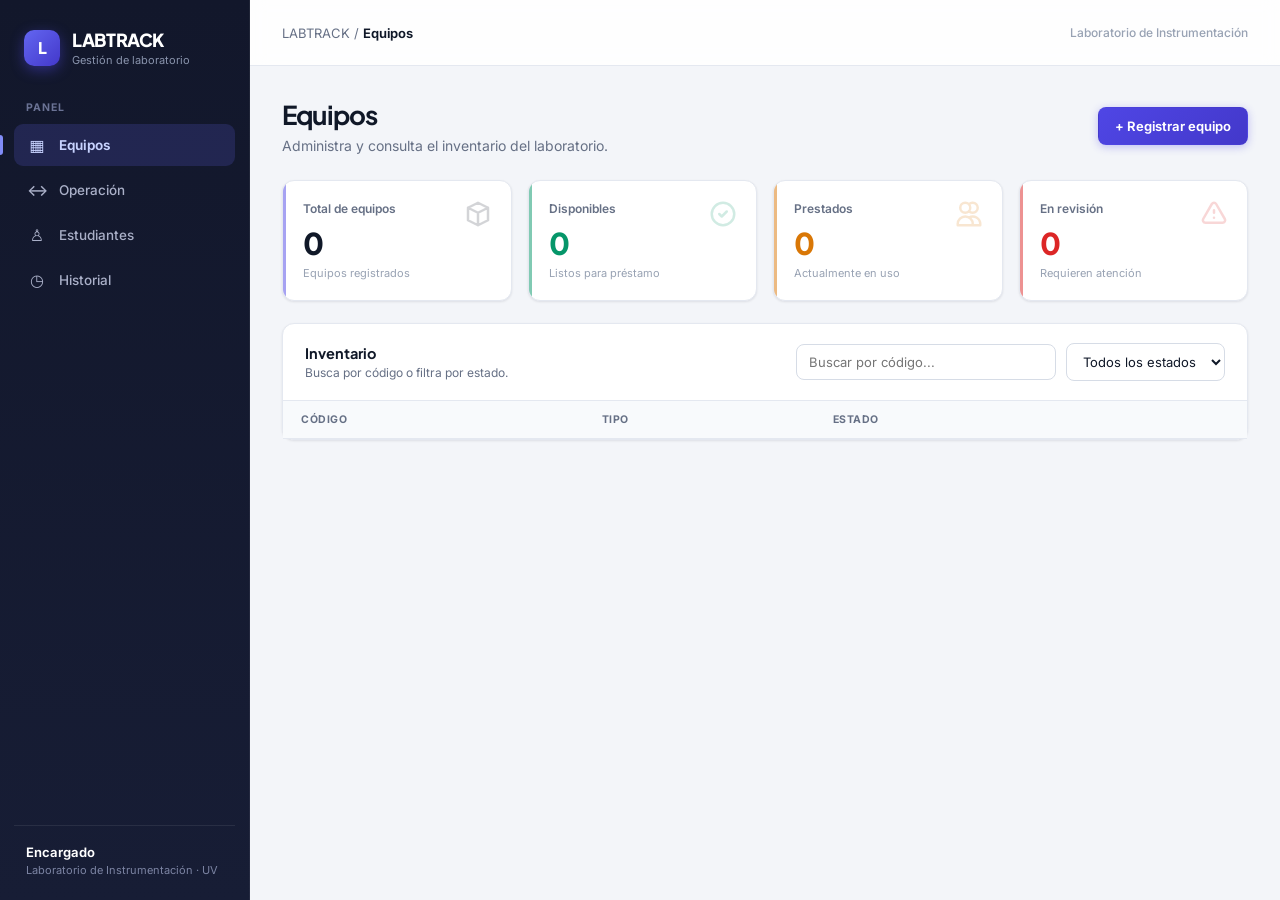
==== frontend/index.html @ 4d089dd2 "fix: completar flujo de devolucion y ajustes de interfaz-version-0.4" ====
<!DOCTYPE html>
<html lang="es">
<head>
  <meta charset="UTF-8">
  <meta name="viewport" content="width=device-width, initial-scale=1.0">
  <title>LABTRACK — Panel del encargado</title>

  
  <link rel="preconnect" href="https://fonts.googleapis.com">
  <link href="https://fonts.googleapis.com/css2?family=Plus+Jakarta+Sans:wght@500;600;700;800&family=Inter:wght@400;500;600;700&display=swap" rel="stylesheet">

  <link rel="stylesheet" href="css/styles.css">
</head>

<body>
<div class="app">

  <!-- ========================================================= -->
  <!-- SIDEBAR -->
  <!-- ========================================================= -->

  <aside class="sidebar">

    <div class="brand">
      <div class="brand-mark">L</div>

      <div class="brand-text">
        <div class="brand-name">LABTRACK</div>
        <span class="brand-subtitle">Gestión de laboratorio</span>
      </div>
    </div>

    <div class="nav-title">Panel</div>

    <nav class="nav">
      <button class="nav-button active" data-view="equipos">
        <span class="nav-icon">▦</span>
        <span class="nav-label">Equipos</span>
      </button>

      <button class="nav-button" data-view="operacion">
        <span class="nav-icon">↔</span>
        <span class="nav-label">Operación</span>
      </button>

      <button class="nav-button" data-view="estudiantes">
        <span class="nav-icon">♙</span>
        <span class="nav-label">Estudiantes</span>
      </button>

      <button class="nav-button" data-view="historial">
        <span class="nav-icon">◷</span>
        <span class="nav-label">Historial</span>
      </button>
    </nav>

    <div class="sidebar-footer">
      <div class="user-name">Encargado</div>
      <div class="user-role">Laboratorio de Instrumentación · UV</div>
    </div>

  </aside>

  <!-- ========================================================= -->
  <!-- MAIN -->
  <!-- ========================================================= -->

  <main class="main">

    <header class="topbar">
      <div class="breadcrumb">
        LABTRACK / <strong id="breadcrumb">Equipos</strong>
      </div>
      <div class="topbar-meta">
        Laboratorio de Instrumentación
      </div>
    </header>

    <div class="content">

      <!-- ===================================================== -->
      <!-- 01 EQUIPOS -->
      <!-- ===================================================== -->

      <section class="view active" id="view-equipos">

        <div class="page-header">
          <div>
            <h1>Equipos</h1>
            <p>Administra y consulta el inventario del laboratorio.</p>
          </div>
          <button class="button button-primary" onclick="openModal('equipo-modal')">
            + Registrar equipo
          </button>
        </div>

        <div class="stats">

          <div class="card stat-card">
            <svg class="stat-icon" fill="none" stroke="currentColor" viewBox="0 0 24 24" xmlns="http://www.w3.org/2000/svg"><path stroke-linecap="round" stroke-linejoin="round" stroke-width="2" d="M20 7l-8-4-8 4m16 0l-8 4m8-4v10l-8 4m0-10L4 7m8 4v10M4 7v10l8 4"></path></svg>
            <div class="stat-label">Total de equipos</div>
            <div class="stat-value">0</div>
            <div class="stat-description">Equipos registrados</div>
          </div>

          <div class="card stat-card">
            <svg class="stat-icon stat-icon-success" fill="none" stroke="currentColor" viewBox="0 0 24 24" xmlns="http://www.w3.org/2000/svg"><path stroke-linecap="round" stroke-linejoin="round" stroke-width="2" d="M9 12l2 2 4-4m6 2a9 9 0 11-18 0 9 9 0 0118 0z"></path></svg>
            <div class="stat-label">Disponibles</div>
            <div class="stat-value stat-value-success">0</div>
            <div class="stat-description">Listos para préstamo</div>
          </div>

          <div class="card stat-card">
            <svg class="stat-icon stat-icon-warning" fill="none" stroke="currentColor" viewBox="0 0 24 24" xmlns="http://www.w3.org/2000/svg"><path stroke-linecap="round" stroke-linejoin="round" stroke-width="2" d="M12 4.354a4 4 0 110 5.292M15 21H3v-1a6 6 0 0112 0v1zm0 0h6v-1a6 6 0 00-9-5.197M13 7a4 4 0 11-8 0 4 4 0 018 0z"></path></svg>
            <div class="stat-label">Prestados</div>
            <div class="stat-value stat-value-warning">0</div>
            <div class="stat-description">Actualmente en uso</div>
          </div>

          <div class="card stat-card">
            <svg class="stat-icon stat-icon-danger" fill="none" stroke="currentColor" viewBox="0 0 24 24" xmlns="http://www.w3.org/2000/svg"><path stroke-linecap="round" stroke-linejoin="round" stroke-width="2" d="M12 9v2m0 4h.01m-6.938 4h13.856c1.54 0 2.502-1.667 1.732-3L13.732 4c-.77-1.333-2.694-1.333-3.464 0L3.34 16c-.77 1.333.192 3 1.732 3z"></path></svg>
            <div class="stat-label">En revisión</div>
            <div class="stat-value stat-value-danger">0</div>
            <div class="stat-description">Requieren atención</div>
          </div>

        </div>

        <div class="card">
          <div class="card-header">
            <div>
              <h2 class="card-title">Inventario</h2>
              <p class="card-subtitle">Busca por código o filtra por estado.</p>
            </div>
            <div class="toolbar">
              <input class="input search-input" id="equipment-search" type="text" placeholder="Buscar por código..." oninput="filterEquipment()">
              <select class="select" id="equipment-status" onchange="filterEquipment()">
                <option value="">Todos los estados</option>
                <option value="Disponible">Disponible</option>
                <option value="Prestado">Prestado</option>
                <option value="En revisión">En revisión</option>
              </select>
            </div>
          </div>

          <div class="table-wrapper">
            <table>
              <thead>
                <tr>
                  <th>Código</th>
                  <th>Tipo</th>
                  <th>Estado</th>
                  <th></th>
                </tr>
              </thead>
              <tbody id="equipment-table">
                <!-- JavaScript -->
              </tbody>
            </table>
          </div>
        </div>

      </section>

      <!-- ===================================================== -->
      <!-- 02 OPERACIÓN MANUAL -->
      <!-- ===================================================== -->

      <section class="view" id="view-operacion">
        <div class="page-header">
          <div>
            <h1>Operación</h1>
            <p>Realiza préstamos y devoluciones manualmente.</p>
          </div>
        </div>

        <!-- PRÉSTAMO MANUAL -->
        <div class="card">
          <div class="card-header">
            <div>
              <h2 class="card-title">Préstamo manual</h2>
              <p class="card-subtitle">Registra un préstamo seleccionando la sesión y el equipo.</p>
            </div>
          </div>
          <div class="form-group">
            <label for="manual-prestamo-matricula">Matrícula del estudiante</label>
            <input id="manual-prestamo-matricula" class="input" type="text" placeholder="Ej. S23013959" autocomplete="off">
          </div>
          <div class="form-group">
            <label for="manual-prestamo-codigo">Código del equipo</label>
            <input id="manual-prestamo-codigo" class="input" type="text" placeholder="Ej. OSC-0307" autocomplete="off">
          </div>
          <div id="manual-prestamo-resultado" class="operacion-resultado"></div>
          <div class="modal-footer">
            <button class="button button-primary" onclick="prestarEquipoManual()">Registrar préstamo</button>
          </div>
        </div>

        <!-- DEVOLUCIÓN MANUAL -->
        <div class="card card-spaced">
          <div class="card-header">
            <div>
              <h2 class="card-title">Devolución manual</h2>
              <p class="card-subtitle">Inicia la devolución indicando el código del equipo.</p>
            </div>
          </div>
          <div class="form-group">
            <label for="manual-devolucion-codigo">Código del equipo</label>
            <input id="manual-devolucion-codigo" class="input" type="text" placeholder="Ej. OSC-0307" autocomplete="off">
          </div>
          <div id="manual-devolucion-resultado" class="operacion-resultado"></div>
          <div class="modal-footer">
            <button class="button button-primary" onclick="devolverEquipoManual()">Iniciar devolución</button>
          </div>
        </div>
      </section>

      <!-- ===================================================== -->
      <!-- 03 SESIÓN DE PRÉSTAMO -->
      <!-- ===================================================== -->

<section class="view" id="view-prestamo-rfid">

  <div class="page-header">
    <div>
      <h1>Sesión de préstamo</h1>
      <p id="rfid-flow-subtitle">Esperando identificación del estudiante.</p>
    </div>
    <div style="display: flex; gap: 10px;">
      <button class="button button-secondary" onclick="cancelarFlujoRFID()">Cancelar</button>
      <button id="btn-terminar-operacion" class="button button-primary" style="display: none;" onclick="terminarOperacion()">Terminar operación</button>
    </div>
  </div>

  <!-- BARRA DE PROGRESO DEL FLUJO -->
  <div class="rfid-progress">
    <div class="rfid-progress-step" id="rfid-step-1">
      <span class="rfid-progress-dot">1</span>
      <span class="rfid-progress-label">Identificar estudiante</span>
    </div>
    <div class="rfid-progress-line"></div>
    <div class="rfid-progress-step" id="rfid-step-2">
      <span class="rfid-progress-dot">2</span>
      <span class="rfid-progress-label">Escanear equipos</span>
    </div>
    <div class="rfid-progress-line"></div>
    <div class="rfid-progress-step" id="rfid-step-3">
      <span class="rfid-progress-dot">3</span>
      <span class="rfid-progress-label">Terminar sesión</span>
    </div>
  </div>

  <!-- ESTADO -->
  <div class="card">
    <div class="card-header">
      <div>
        <h2 class="card-title">Estado de la sesión</h2>
        <p class="card-subtitle" id="rfid-flow-status">Esperando identificación del estudiante...</p>
      </div>
      <span class="status status-available" id="rfid-flow-badge">
        <span class="status-dot"></span> Esperando estudiante
      </span>
    </div>
  </div>

  <!-- ESTUDIANTE -->
  <div class="card card-spaced rfid-student-card" id="rfid-flow-estudiante" hidden>
    <div class="card-header">
      <div>
        <h2 class="card-title">Estudiante identificado</h2>
        <p class="card-subtitle">La sesión quedó vinculada correctamente.</p>
      </div>
      <span class="rfid-check-icon">✓</span>
    </div>
    <div class="info-list">
      <div>
        <div class="info-item-label">Estudiante</div>
        <div class="info-item-value" id="rfid-flow-nombre"></div>
      </div>
      <div>
        <div class="info-item-label">Matrícula</div>
        <div class="info-item-value" id="rfid-flow-matricula"></div>
      </div>
      <div>
        <div class="info-item-label">Sesión</div>
        <div class="info-item-value" id="rfid-flow-sesion"></div>
      </div>
    </div>
  </div>

  <!-- ESPERANDO QR -->
  <div class="card card-spaced" id="rfid-flow-esperando-qr" hidden>
    <div class="operation-step">
      <div class="operation-step-icon operation-step-icon-scan">▣</div>
      <div class="operation-step-content">
        <h3>Listo para prestar equipos</h3>
        <p>Escanea el código QR del equipo para agregarlo a esta sesión. El registro se hace automáticamente.</p>
        <div class="waiting-indicator">
          <span class="waiting-dot"></span> Esperando el siguiente equipo…
        </div>
      </div>
    </div>
  </div>

  <!-- EQUIPOS ESCANEADOS -->
  <div class="card card-spaced" id="rfid-flow-equipos" hidden>
    <div class="card-header">
      <div>
        <h2 class="card-title">Equipos de esta sesión</h2>
        <p class="card-subtitle">Lo que se va a prestar en esta sesión.</p>
      </div>
    </div>
    <div id="rfid-flow-equipo-list">
      <!-- JavaScript -->
    </div>
  </div>

  <!-- RESULTADO -->
  <div id="rfid-flow-resultado" class="operacion-resultado card-spaced"></div>
</section>
      <!-- ===================================================== -->
      <!-- 04 ESTUDIANTES -->
      <!-- ===================================================== -->

      <section class="view" id="view-estudiantes">
        <div class="page-header">
          <div>
            <h1>Estudiantes</h1>
            <p>Registra estudiantes y administra su identificación.</p>
          </div>
          <button class="button button-primary" onclick="abrirModalNuevoEstudiante()">
            + Registrar estudiante
          </button>
        </div>

        <div class="card">
          <div class="card-header">
            <div>
              <h2 class="card-title">Estudiantes registrados</h2>
              <p class="card-subtitle">Busca por matrícula o nombre.</p>
            </div>
            <input class="input search-input" placeholder="Buscar estudiante..." oninput="filterStudents()" id="student-search">
          </div>
          <div class="table-wrapper">
            <table>
              <thead>
                <tr>
                  <th>Estudiante</th>
                  <th>Matrícula</th>
                  <th>Identificación</th>
                  <th>Sesión</th>
                  <th></th>
                </tr>
              </thead>
              <tbody id="student-table">
                <!-- JavaScript -->
              </tbody>
            </table>
          </div>
        </div>
      </section>

      <!-- ===================================================== -->
      <!-- 05 HISTORIAL -->
      <!-- ===================================================== -->

      <section class="view" id="view-historial">
        <div class="page-header">
          <div>
            <h1>Historial</h1>
            <p>Consulta las operaciones realizadas en el laboratorio.</p>
          </div>
        </div>

        <div class="card">
          <div class="card-header">
            <h2 class="card-title">Actividad reciente</h2>
          </div>
          <div class="card-body">
            <div class="history-list" id="history-list">
              <!-- JavaScript -->
            </div>
          </div>
        </div>
      </section>

    </div>
  </main>
</div>

<!-- ============================================================= -->
<!-- MODALES -->
<!-- ============================================================= -->

<!-- ============================================================= -->
<!-- REGISTRAR EQUIPO -->
<!-- ============================================================= -->
<div id="equipo-modal" class="modal-backdrop">
  <div class="modal">
    <div class="modal-header">
      <h2>Registrar equipo</h2>
      <button class="modal-close" onclick="closeModal('equipo-modal')">&times;</button>
    </div>
    <div class="modal-body">
      <div class="form-group">
        <label>Código del equipo</label>
        <input type="text" id="input-equipo-codigo" class="input" placeholder="Ej. OSC-0307">
      </div>
      <div class="form-group">
        <label>Tipo de equipo</label>
        <input type="text" id="input-equipo-tipo" class="input" placeholder="Escribe el tipo de equipo">
      </div>
    </div>
    <div class="modal-footer">
      <button class="button button-secondary" onclick="closeModal('equipo-modal')">Cancelar</button>
      <button class="button button-primary" onclick="guardarEquipo()">Guardar equipo</button>
    </div>
  </div>
</div>

<!-- ============================================================= -->
<!-- DETALLE DEL EQUIPO -->
<!-- ============================================================= -->
<div id="detalle-equipo-modal" class="modal-backdrop">
  <div class="modal modal-large">
    <div class="modal-header">
      <div>
        <h2>Detalles del equipo</h2>
        <p class="card-subtitle">Información del equipo y su historial actual.</p>
      </div>
      <button class="modal-close" onclick="closeModal('detalle-equipo-modal')">&times;</button>
    </div>
    <div class="modal-body">
      <div class="info-list">
        <div>
          <div class="info-item-label">Código</div>
          <div class="info-item-value" id="detalle-codigo"></div>
        </div>
        <div>
          <div class="info-item-label">Tipo</div>
          <div class="info-item-value" id="detalle-tipo"></div>
        </div>
        <div>
          <div class="info-item-label">Estado</div>
          <div class="info-item-value" id="detalle-estado"></div>
        </div>
      </div>
      <div class="detail-section">
        <h3>Código QR</h3>
        <div class="qr-container" id="detalle-qr-container">
          <p class="card-subtitle">Cargando código QR...</p>
        </div>
      </div>
      <div class="detail-section">
        <h3>Fallas registradas</h3>
        <div id="detalle-fallas">
          <p class="card-subtitle">Cargando fallas...</p>
        </div>
      </div>
      <div class="detail-section">
        <h3>Información del préstamo actual</h3>
        <div id="detalle-prestamo">
          <p class="card-subtitle">Cargando información...</p>
        </div>
      </div>
    </div>
    <div class="modal-footer">
      <button class="button button-secondary" onclick="closeModal('detalle-equipo-modal')">Cerrar</button>
    </div>
  </div>
</div>

<!-- ============================================================= -->
<!-- REGISTRAR ESTUDIANTE -->
<!-- ============================================================= -->
<div id="student-modal" class="modal-backdrop">
  <div class="modal">
    <div class="modal-header">
      <h2>Registrar estudiante</h2>
      <button class="modal-close" onclick="closeModal('student-modal')">&times;</button>
    </div>
    <div class="modal-body">
      <div class="form-group">
        <label>Nombre completo</label>
        <input type="text" id="input-estudiante-nombre" class="input" placeholder="Ej. Alberto Hernández Landa">
      </div>
      <div class="form-group">
        <label>Matrícula</label>
        <input type="text" id="input-estudiante-matricula" class="input" placeholder="Ej. S23013959">
      </div>
    </div>
    <div class="modal-footer">
      <button class="button button-secondary" onclick="closeModal('student-modal')">Cancelar</button>
      <button class="button button-primary" onclick="guardarEstudiante()">Guardar estudiante</button>
    </div>
  </div>
</div>

<!-- ============================================================= -->
<!-- DETALLE DEL ESTUDIANTE -->
<!-- ============================================================= -->
<div id="detalle-estudiante-modal" class="modal-backdrop">
  <div class="modal modal-large">
    <div class="modal-header">
      <div>
        <h2>Detalles del estudiante</h2>
        <p class="card-subtitle">Información e historial relacionado con el estudiante.</p>
      </div>
      <button class="modal-close" onclick="closeModal('detalle-estudiante-modal')">&times;</button>
    </div>
    <div class="modal-body">
      <div class="info-list">
        <div>
          <div class="info-item-label">Nombre</div>
          <div class="info-item-value" id="detalle-estudiante-nombre"></div>
        </div>
        <div>
          <div class="info-item-label">Matrícula</div>
          <div class="info-item-value" id="detalle-estudiante-matricula"></div>
        </div>
        <div>
          <div class="info-item-label">Identificación</div>
          <div class="info-item-value" id="detalle-estudiante-rfid"></div>
        </div>
        <div>
          <div class="info-item-label">Sesión</div>
          <div class="info-item-value" id="detalle-estudiante-sesion"></div>
        </div>
      </div>
      <div class="detail-section">
        <h3>Equipos asociados</h3>
        <div id="detalle-estudiante-equipos">
          <p class="card-subtitle">Cargando equipos...</p>
        </div>
      </div>
      <div class="detail-section">
        <h3>Historial</h3>
        <div id="detalle-estudiante-historial">
          <p class="card-subtitle">Cargando historial...</p>
        </div>
      </div>
    </div>
    <div class="modal-footer">
      <button class="button button-secondary" onclick="closeModal('detalle-estudiante-modal')">Cerrar</button>
      <button class="button button-danger" onclick="eliminarEstudianteDesdeDetalle()">Eliminar</button>
      <button class="button button-primary" onclick="abrirModalEditarEstudiante()">Editar</button>
    </div>
  </div>
</div>

<!-- ============================================================= -->
<!-- IDENTIFICACIÓN — REGISTRO MANUAL -->
<!-- ============================================================= -->
<div id="rfid-modal" class="modal-backdrop">
  <div class="modal">
    <div class="modal-header">
      <h2>Registrar identificación</h2>
      <button class="modal-close" onclick="closeModal('rfid-modal')">&times;</button>
    </div>
    <div class="modal-body">
      <p class="modal-help-text">
        Ingresa el identificador de la credencial del estudiante para iniciar la sesión.
      </p>
      <div class="form-group">
        <input type="text" id="input-rfid-simulado" class="input" placeholder="Ej. A1B2C3D4" autocomplete="off">
      </div>
    </div>
    <div class="modal-footer">
      <button class="button button-secondary" onclick="closeModal('rfid-modal')">Cancelar</button>
      <button class="button button-primary" onclick="procesarRFID()">Registrar identificación</button>
    </div>
  </div>
</div>

<!-- ============================================================= -->
<!-- VINCULAR CREDENCIAL (credencial no registrada) -->
<!-- ============================================================= -->
<div id="enrolar-rfid-modal" class="modal-backdrop">
  <div class="modal">
    <div class="modal-header">
      <div>
        <h2>Vincular credencial</h2>
        <p class="card-subtitle">Esta credencial no está registrada. Vincúlala a un estudiante para continuar.</p>
      </div>
      <button class="modal-close" onclick="closeModal('enrolar-rfid-modal')">&times;</button>
    </div>
    <div class="modal-body">
      <div class="form-group">
        <label>Identificador detectado</label>
        <input type="text" id="enrolar-rfid-uid" class="input" readonly>
      </div>
      <div class="form-group">
        <label>Matrícula del estudiante</label>
        <input type="text" id="input-enrolar-matricula" class="input" placeholder="Ej. S23013959" autocomplete="off">
      </div>
      <div id="enrolar-rfid-resultado" class="operacion-resultado"></div>
    </div>
    <div class="modal-footer">
      <button class="button button-secondary" onclick="closeModal('enrolar-rfid-modal')">Cancelar</button>
      <button class="button button-primary" onclick="confirmarEnrolamientoRFID()">Vincular credencial</button>
    </div>
  </div>
</div>

<!-- ============================================================= -->
<!-- DEVOLUCIÓN DE EQUIPO -->
<!-- ============================================================= -->
<div id="devolucion-modal" class="modal-backdrop">
  <div class="modal">
    <div class="modal-header">
      <h2>Recibir equipo</h2>
      <button class="modal-close" onclick="cancelarDevolucion()">&times;</button>
    </div>
    <div class="modal-body">
      <p class="modal-message">¿En qué estado se devuelve el equipo <strong id="devolucion-codigo-label"></strong>?</p>
      <input type="hidden" id="input-devolucion-codigo">

      <div class="form-group" id="grupo-devolucion-accesorios" hidden>
        <label>Accesorios a devolver</label>
        <div id="devolucion-accesorios-lista" class="accesorios-list"></div>
      </div>

      <div class="form-group">
        <label>Estado de entrega</label>
        <select class="select" id="input-devolucion-estado" onchange="toggleFallaDevolucion()">
          <option value="Disponible">Completo y funcional (Disponible)</option>
          <option value="En revisión">Presenta fallas o faltantes (En revisión)</option>
        </select>
      </div>

      <div class="form-group" id="grupo-devolucion-falla" style="display: none;">
        <label>Descripción de la falla / incidencia</label>
        <input type="text" id="input-devolucion-falla" class="input" placeholder="Ej. Perilla rota o falta cable de poder...">
      </div>

      <div id="devolucion-modal-resultado" class="operacion-resultado"></div>
    </div>
    <div class="modal-footer">
      <button class="button button-secondary" onclick="cancelarDevolucion()">Cancelar</button>
      <button class="button button-primary" onclick="confirmarDevolucion()">Confirmar recepción</button>
    </div>
  </div>
</div>

<!-- ============================================================= -->
<!-- CONFIRMACIÓN GENÉRICA (reemplaza confirm() nativo) -->
<!-- ============================================================= -->
<div id="confirm-modal" class="modal-backdrop">
  <div class="modal">
    <div class="modal-header">
      <h2 id="confirm-modal-titulo">Confirmar acción</h2>
      <button class="modal-close" onclick="responderConfirmacion(false)">&times;</button>
    </div>
    <div class="modal-body">
      <p id="confirm-modal-mensaje" class="confirm-message"></p>
    </div>
    <div class="modal-footer">
      <button
        class="button button-secondary"
        id="confirm-modal-cancelar"
        onclick="responderConfirmacion(false)"
      >
        Cancelar
      </button>
      <button
        class="button button-primary"
        id="confirm-modal-aceptar"
        onclick="responderConfirmacion(true)"
      >
        Confirmar
      </button>
    </div>
  </div>
</div>

<!-- ============================================================= -->
<!-- SELECCIÓN DE ESTUDIANTE (reemplaza prompt() con lista) -->
<!-- ============================================================= -->
<div id="seleccionar-estudiante-modal" class="modal-backdrop">
  <div class="modal">
    <div class="modal-header">
      <div>
        <h2>Selecciona el estudiante</h2>
        <p class="card-subtitle">
          Hay varias sesiones activas para este equipo.
        </p>
      </div>
      <button class="modal-close" onclick="cerrarSeleccionEstudiante()">&times;</button>
    </div>
    <div class="modal-body">
      <div id="seleccionar-estudiante-lista" class="select-list"></div>
    </div>
    <div class="modal-footer">
      <button class="button button-secondary" onclick="cerrarSeleccionEstudiante()">
        Cancelar
      </button>
    </div>
  </div>
</div>

<!-- ============================================================= -->
<!-- RESOLVER PROBLEMA MODAL -->
<!-- ============================================================= -->
<div id="resolver-problema-modal" class="modal-backdrop">
  <div class="modal">
    <div class="modal-header">
      <h2>Resolver Problema</h2>
      <button class="modal-close" onclick="closeModal('resolver-problema-modal')">&times;</button>
    </div>
    <div class="modal-body">
      <p class="modal-message">Describe cómo se resolvió la falla del equipo <strong id="resolver-codigo-label"></strong>:</p>

      <input type="hidden" id="input-resolver-codigo">
      <input type="hidden" id="input-resolver-falla-id">

      <div class="form-group">
        <input type="text" id="input-resolver-detalle" class="input" placeholder="Ej. Se reemplazó el cable de poder..." autocomplete="off">
      </div>
    </div>
    <div class="modal-footer">
      <button class="button button-secondary" onclick="closeModal('resolver-problema-modal')">Cancelar</button>
      <button class="button button-primary" onclick="confirmarResolucionProblema()">Confirmar resolución</button>
    </div>
  </div>
</div>

<!-- ============================================================= -->
<!-- ELIMINAR EQUIPO -->
<!-- ============================================================= -->
<div id="eliminar-equipo-modal" class="modal-backdrop">
  <div class="modal">
    <div class="modal-header">
      <h2>Eliminar equipo</h2>
      <button class="modal-close" onclick="closeModal('eliminar-equipo-modal')">&times;</button>
    </div>
    <div class="modal-body">
      <p class="modal-message">¿Estás seguro de que deseas eliminar el equipo <strong id="eliminar-codigo-label"></strong>? Esta acción lo dará de baja del inventario.</p>
      <input type="hidden" id="input-eliminar-codigo">
    </div>
    <div class="modal-footer">
      <button class="button button-secondary" onclick="closeModal('eliminar-equipo-modal')">Cancelar</button>
      <button class="button button-danger-solid" onclick="confirmarEliminarEquipo()">Sí, eliminar</button>
    </div>
  </div>
</div>

<!-- ============================================================= -->
<!-- SCRIPTS -->
<!-- ============================================================= -->

<script src="js/api.js"></script>
<script src="js/app.js"></script>
<script src="js/equipos.js"></script>
<script src="js/estudiantes.js"></script>
<script src="js/operacion.js"></script>
<script src="js/historial.js"></script>

</body>
</html>
---- frontend/css/styles.css ----
:root {
  --bg: #f3f5f9;
  --surface: #ffffff;
  --surface-soft: #f8fafc;
  --surface-alt: #eef1f7;
  --border: #e4e8f0;
  --border-strong: #d6dce6;
  --text: #101828;
  --muted: #667085;
  --muted-soft: #98a2b3;

  --primary: #4f46e5;
  --primary-dark: #4338ca;
  --primary-darker: #3730a3;
  --primary-soft: #eef2ff;
  --primary-ring: rgba(79, 70, 229, 0.16);

  --success: #059669;
  --success-dark: #047857;
  --success-soft: #ecfdf5;

  --warning: #d97706;
  --warning-dark: #b45309;
  --warning-soft: #fffbeb;

  --danger: #dc2626;
  --danger-dark: #b91c1c;
  --danger-soft: #fef2f2;

  --radius-sm: 8px;
  --radius: 12px;
  --radius-lg: 16px;

  --shadow-xs: 0 1px 2px rgba(16, 24, 40, 0.04);
  --shadow-sm: 0 1px 3px rgba(16, 24, 40, 0.06), 0 1px 2px rgba(16, 24, 40, 0.04);
  --shadow-md: 0 4px 12px rgba(16, 24, 40, 0.08);
  --shadow-lg: 0 12px 32px rgba(16, 24, 40, 0.14);

  --ease: cubic-bezier(0.4, 0, 0.2, 1);
  --ease-bounce: cubic-bezier(0.34, 1.56, 0.64, 1);
  --font-display: "Plus Jakarta Sans", Inter, system-ui, sans-serif;
}

* {
  box-sizing: border-box;
}

html, body {
  margin: 0;
  padding: 0;
  min-height: 100%;
}

body {
  background: var(--bg);
  color: var(--text);
  font-family: Inter, system-ui, -apple-system, BlinkMacSystemFont, "Segoe UI", sans-serif;
  -webkit-font-smoothing: antialiased;
}

button, input, select {
  font: inherit;
}

button {
  cursor: pointer;
  font-family: inherit;
}

::-webkit-scrollbar { width: 10px; height: 10px; }
::-webkit-scrollbar-track { background: transparent; }
::-webkit-scrollbar-thumb { background: #cbd2e0; border-radius: 999px; border: 2px solid var(--bg); }
::-webkit-scrollbar-thumb:hover { background: #adb6c8; }

:focus-visible {
  outline: 2px solid var(--primary);
  outline-offset: 2px;
}

/* =========================================================
   APP
   ========================================================= */

.app {
  min-height: 100vh;
  display: flex;
}

/* =========================================================
   SIDEBAR
   ========================================================= */

.sidebar {
  width: 250px;
  background: linear-gradient(180deg, #12172b 0%, #171d35 100%);
  border-right: 1px solid rgba(255, 255, 255, 0.06);
  display: flex;
  flex-direction: column;
  padding: 22px 14px;
  position: fixed;
  inset: 0 auto 0 0;
  z-index: 10;
}

.brand {
  display: flex;
  align-items: center;
  gap: 12px;
  padding: 6px 10px 30px;
}

.brand-mark {
  width: 36px;
  height: 36px;
  border-radius: 10px;
  background: linear-gradient(135deg, #6366f1, #4338ca);
  color: white;
  display: grid;
  place-items: center;
  font-weight: 800;
  font-size: 16px;
  font-family: var(--font-display);
  box-shadow: 0 4px 14px rgba(79, 70, 229, 0.45);
}

.brand-name {
  font-size: 18px;
  font-weight: 800;
  letter-spacing: -0.02em;
  font-family: var(--font-display);
  color: #fff;
}

.brand-subtitle {
  display: block;
  color: #8993ac;
  font-size: 11px;
  margin-top: 2px;
}

.nav-title {
  color: #6b7395;
  font-size: 10.5px;
  font-weight: 700;
  text-transform: uppercase;
  letter-spacing: 0.09em;
  padding: 4px 12px 10px;
}

.nav {
  display: flex;
  flex-direction: column;
  gap: 3px;
}

.nav-button {
  width: 100%;
  border: 0;
  background: transparent;
  color: #aab0c8;
  display: flex;
  align-items: center;
  gap: 12px;
  padding: 11px 13px;
  border-radius: 9px;
  text-align: left;
  font-size: 13.5px;
  font-weight: 500;
  position: relative;
  transition: background-color 0.18s var(--ease), color 0.18s var(--ease), transform 0.18s var(--ease);
}

.nav-button::before {
  content: "";
  position: absolute;
  left: -14px;
  top: 50%;
  transform: translateY(-50%);
  width: 3px;
  height: 0;
  border-radius: 0 3px 3px 0;
  background: #818cf8;
  transition: height 0.2s var(--ease);
}

.nav-button:hover {
  background: rgba(255, 255, 255, 0.06);
  color: #fff;
  transform: translateX(2px);
}

.nav-button.active {
  background: rgba(99, 102, 241, 0.18);
  color: #c7d2fe;
  font-weight: 650;
}

.nav-button.active::before {
  height: 20px;
}

.nav-icon {
  width: 20px;
  text-align: center;
  font-size: 16px;
}

.sidebar-footer {
  margin-top: auto;
  border-top: 1px solid rgba(255, 255, 255, 0.08);
  padding: 18px 12px 0;
}

.user-name {
  font-size: 13px;
  font-weight: 650;
  color: #fff;
}

.user-role {
  color: #7c84a3;
  font-size: 11px;
  margin-top: 3px;
  line-height: 1.4;
}

/* =========================================================
   MAIN
   ========================================================= */

.main {
  margin-left: 250px;
  width: calc(100% - 250px);
  min-height: 100vh;
}

.topbar {
  height: 66px;
  background: rgba(255, 255, 255, 0.85);
  backdrop-filter: blur(8px);
  border-bottom: 1px solid var(--border);
  display: flex;
  align-items: center;
  justify-content: space-between;
  padding: 0 32px;
  position: sticky;
  top: 0;
  z-index: 5;
}

.breadcrumb {
  color: var(--muted);
  font-size: 13px;
}

.breadcrumb strong {
  color: var(--text);
  font-weight: 650;
}

.topbar-meta {
  color: var(--muted-soft);
  font-size: 12px;
  font-weight: 500;
}

.content {
  max-width: 1250px;
  margin: 0 auto;
  padding: 32px;
}

.view {
  display: none;
}

.view.active {
  display: block;
  animation: viewIn 0.32s var(--ease);
}

@keyframes viewIn {
  from { opacity: 0; transform: translateY(6px); }
  to { opacity: 1; transform: translateY(0); }
}

.page-header {
  display: flex;
  justify-content: space-between;
  align-items: center;
  flex-wrap: wrap;
  gap: 20px;
  margin-bottom: 26px;
}

.page-header h1 {
  margin: 0;
  font-size: 26px;
  letter-spacing: -0.03em;
  font-family: var(--font-display);
  font-weight: 700;
}

.page-header p {
  margin: 6px 0 0;
  color: var(--muted);
  font-size: 14px;
}

/* =========================================================
   BUTTONS
   ========================================================= */

.button {
  border: 1px solid transparent;
  border-radius: var(--radius-sm);
  padding: 10px 16px;
  font-size: 13px;
  font-weight: 650;
  display: inline-flex;
  align-items: center;
  justify-content: center;
  gap: 7px;
  transition: transform 0.15s var(--ease), box-shadow 0.15s var(--ease), background-color 0.15s var(--ease), border-color 0.15s var(--ease);
  position: relative;
}

.button:active {
  transform: scale(0.97);
}

.button-primary {
  background: linear-gradient(135deg, var(--primary), var(--primary-dark));
  color: white;
  box-shadow: 0 2px 8px rgba(79, 70, 229, 0.32);
}

.button-primary:hover {
  background: linear-gradient(135deg, var(--primary-dark), var(--primary-darker));
  box-shadow: 0 6px 16px rgba(79, 70, 229, 0.4);
  transform: translateY(-1px);
}

.button-secondary {
  background: white;
  color: var(--text);
  border-color: var(--border-strong);
  box-shadow: var(--shadow-xs);
}

.button-secondary:hover {
  background: var(--surface-soft);
  border-color: var(--muted-soft);
  transform: translateY(-1px);
}

.button-danger {
  background: var(--danger-soft);
  color: var(--danger);
  border-color: #fecdca;
}

.button-danger:hover {
  background: #fde0de;
  border-color: #f6a5a1;
  transform: translateY(-1px);
}

.button-danger-solid {
  background: linear-gradient(135deg, #ef4444, var(--danger-dark));
  color: #fff;
  border: none;
  box-shadow: 0 2px 8px rgba(220, 38, 38, 0.32);
}

.button-danger-solid:hover {
  background: linear-gradient(135deg, var(--danger-dark), #991b1b);
  box-shadow: 0 6px 16px rgba(220, 38, 38, 0.4);
  transform: translateY(-1px);
}

.button-small {
  padding: 7px 12px;
  font-size: 12px;
}

.btn-icon {
  display: inline-flex;
  align-items: center;
  justify-content: center;
  width: 32px;
  height: 32px;
  padding: 0;
  border-radius: var(--radius-sm);
  background-color: var(--surface-soft);
  color: var(--muted);
  border: 1px solid var(--border);
  transition: all 0.18s var(--ease);
}

.btn-icon:hover {
  background-color: var(--primary-soft);
  color: var(--primary);
  border-color: #c7d2fe;
  transform: translateY(-1px) scale(1.03);
}

/* =========================================================
   CARDS
   ========================================================= */

.card {
  background: var(--surface);
  border: 1px solid var(--border);
  border-radius: var(--radius);
  box-shadow: var(--shadow-sm);
  transition: box-shadow 0.2s var(--ease);
}

.card-spaced {
  margin-top: 20px;
}

.card-header {
  padding: 19px 22px;
  border-bottom: 1px solid var(--border);
  display: flex;
  justify-content: space-between;
  align-items: center;
  gap: 16px;
  flex-wrap: wrap;
}

.card-header > div:first-child {
  flex: 1;
}

.card-title {
  font-size: 14.5px;
  font-weight: 700;
  margin: 0;
  font-family: var(--font-display);
}

.card-subtitle {
  color: var(--muted);
  font-size: 12px;
  margin: 3px 0 0;
}

.card-body {
  padding: 20px 22px;
}

/* =========================================================
   DASHBOARD STATS
   ========================================================= */

.stats {
  display: grid;
  grid-template-columns: repeat(4, 1fr);
  gap: 16px;
  margin-bottom: 22px;
}

.stat-card {
  padding: 20px;
  position: relative;
  overflow: hidden;
  transition: box-shadow 0.2s var(--ease), transform 0.2s var(--ease);
}

.stat-card::before {
  content: "";
  position: absolute;
  left: 0;
  top: 0;
  bottom: 0;
  width: 3px;
  background: var(--primary);
  opacity: 0.5;
}

.stat-card:hover {
  box-shadow: var(--shadow-md);
  transform: translateY(-2px);
}

.stat-icon {
  position: absolute;
  top: 18px;
  right: 18px;
  width: 30px;
  height: 30px;
  opacity: 0.18;
  color: currentColor;
}

.stat-icon-success { color: var(--success); }
.stat-icon-warning { color: var(--warning); }
.stat-icon-danger { color: var(--danger); }

.stat-card:has(.stat-icon-success)::before { background: var(--success); }
.stat-card:has(.stat-icon-warning)::before { background: var(--warning); }
.stat-card:has(.stat-icon-danger)::before { background: var(--danger); }

.stat-label {
  color: var(--muted);
  font-size: 12px;
  font-weight: 600;
}

.stat-value {
  font-size: 30px;
  font-weight: 800;
  margin-top: 8px;
  letter-spacing: -0.04em;
  font-family: var(--font-display);
}

.stat-value-success { color: var(--success); }
.stat-value-warning { color: var(--warning); }
.stat-value-danger { color: var(--danger); }

.stat-description {
  color: var(--muted-soft);
  font-size: 11px;
  margin-top: 4px;
}

/* =========================================================
   SEARCH / INPUTS
   ========================================================= */

.toolbar {
  display: flex;
  gap: 10px;
  align-items: center;
  flex-wrap: wrap;
}

.input,
.select {
  border: 1px solid var(--border-strong);
  background: white;
  border-radius: var(--radius-sm);
  padding: 9px 12px;
  color: var(--text);
  outline: none;
  font-size: 13px;
  transition: border-color 0.15s var(--ease), box-shadow 0.15s var(--ease);
}

.input:hover,
.select:hover {
  border-color: var(--muted-soft);
}

.input:focus,
.select:focus {
  border-color: var(--primary);
  box-shadow: 0 0 0 4px var(--primary-ring);
}

.search-input {
  width: 260px;
}

/* =========================================================
   TABLE
   ========================================================= */

.table-wrapper {
  overflow-x: auto;
}

table {
  width: 100%;
  border-collapse: collapse;
}

th {
  background: var(--surface-soft);
  color: var(--muted);
  font-size: 10.5px;
  font-weight: 700;
  text-transform: uppercase;
  letter-spacing: 0.05em;
  text-align: left;
  padding: 12px 18px;
  border-bottom: 1px solid var(--border);
}

td {
  padding: 14px 18px;
  font-size: 13px;
  border-bottom: 1px solid var(--border);
}

tbody tr:last-child td {
  border-bottom: 0;
}

tbody tr {
  transition: background-color 0.15s var(--ease);
}

tbody tr:hover {
  background: var(--primary-soft);
}

#equipment-table td:nth-child(1),
#equipment-table td:nth-child(2) {
  text-transform: capitalize;
}

.code {
  font-family: "SFMono-Regular", Consolas, monospace;
  font-weight: 700;
  font-size: 12px;
  color: var(--primary-darker);
  background: var(--primary-soft);
  padding: 2px 7px;
  border-radius: 5px;
}

/* =========================================================
   STATUS BADGES
   ========================================================= */

.status {
  display: inline-flex;
  align-items: center;
  gap: 6px;
  border-radius: 999px;
  padding: 5px 10px;
  font-size: 11px;
  font-weight: 700;
}

.status-dot {
  width: 6px;
  height: 6px;
  border-radius: 50%;
}

.status-available {
  background: var(--success-soft);
  color: var(--success-dark);
}

.status-available .status-dot {
  background: var(--success);
}

.status-loaned {
  background: var(--warning-soft);
  color: var(--warning-dark);
}

.status-loaned .status-dot {
  background: var(--warning);
  animation: pulseDot 1.6s ease-in-out infinite;
}

.status-review {
  background: var(--danger-soft);
  color: var(--danger-dark);
}

.status-review .status-dot {
  background: var(--danger);
}

@keyframes pulseDot {
  0%, 100% { box-shadow: 0 0 0 0 rgba(217, 119, 6, 0.4); }
  50% { box-shadow: 0 0 0 4px rgba(217, 119, 6, 0); }
}

/* =========================================================
   DETAIL & INFO LISTS
   ========================================================= */

.detail-grid {
  display: grid;
  grid-template-columns: 1fr 1.5fr;
  gap: 18px;
}

.info-list {
  display: grid;
  grid-template-columns: repeat(auto-fit, minmax(200px, 1fr));
  gap: 20px;
  margin: 0 22px 20px;
  padding: 18px 24px;
  background: var(--surface-soft);
  border: 1px solid var(--border);
  border-radius: var(--radius-sm);
}

.info-item-label {
  color: var(--muted-soft);
  font-size: 10.5px;
  font-weight: 700;
  text-transform: uppercase;
  letter-spacing: 0.06em;
  margin-bottom: 6px;
}

.info-item-value {
  font-size: 15px;
  font-weight: 650;
  color: var(--text);
}

.history-list {
  display: flex;
  flex-direction: column;
}

.history-item {
  display: grid;
  grid-template-columns: 80px 1fr auto;
  gap: 15px;
  padding: 15px 4px;
  border-bottom: 1px solid var(--border);
  align-items: center;
  transition: background-color 0.15s var(--ease);
  border-radius: 6px;
}

.history-item:hover {
  background: var(--surface-soft);
}

.history-item:last-child {
  border-bottom: 0;
}

.history-date {
  color: var(--muted-soft);
  font-size: 11px;
  font-weight: 600;
}

.history-main {
  font-size: 13px;
}

.history-secondary {
  color: var(--muted);
  font-size: 11px;
  margin-top: 2px;
}

/* =========================================================
   OPERATION FLOW & RESULTS
   ========================================================= */

.operation-grid {
  display: grid;
  grid-template-columns: 1fr 1fr;
  gap: 18px;
}

.operation-option {
  border: 1px solid var(--border);
  border-radius: var(--radius);
  padding: 24px;
  background: white;
  transition: all 0.2s var(--ease);
}

.operation-option:hover {
  border-color: #c7d2fe;
  background: #fbfbff;
  box-shadow: var(--shadow-md);
  transform: translateY(-2px);
}

.operation-icon {
  width: 44px;
  height: 44px;
  display: grid;
  place-items: center;
  border-radius: 11px;
  background: var(--primary-soft);
  color: var(--primary);
  font-size: 20px;
  margin-bottom: 14px;
}

.operacion-resultado {
  margin-top: 24px !important;
  padding: 18px 20px !important;
  border-radius: var(--radius-sm);
  background: var(--surface-soft) !important;
  border: 1px solid var(--border) !important;
  border-left: 4px solid var(--primary) !important;
  font-size: 14px;
  color: var(--text);
  box-shadow: var(--shadow-xs);
  animation: resultIn 0.25s var(--ease);
}

@keyframes resultIn {
  from { opacity: 0; transform: translateY(-4px); }
  to { opacity: 1; transform: translateY(0); }
}

.operacion-resultado:empty {
  display: none;
}

.operacion-resultado .stat-card {
  border: none !important;
  box-shadow: none !important;
  padding: 0 !important;
  background: transparent !important;
}

.sesion-activa-panel {
  display: flex;
  align-items: center;
  gap: 12px;
  padding: 14px 16px;
  margin-bottom: 18px;
  border-radius: var(--radius-sm);
  border: 1px solid var(--primary);
  background: var(--primary-soft);
}

.sesion-activa-panel p {
  margin: 0;
  font-size: 13px;
}

.sesion-activa-badge {
  flex-shrink: 0;
  padding: 4px 11px;
  border-radius: 999px;
  background: linear-gradient(135deg, var(--primary), var(--primary-dark));
  color: white;
  font-size: 10.5px;
  font-weight: 700;
  text-transform: uppercase;
  letter-spacing: 0.04em;
}

.operation-option h3 {
  margin: 0;
  font-size: 16px;
  font-family: var(--font-display);
}

.operation-option p {
  color: var(--muted);
  font-size: 12px;
  line-height: 1.5;
  margin: 6px 0 18px;
}

.operation-flow {
  margin-top: 22px;
  display: grid;
  grid-template-columns: repeat(4, 1fr);
  gap: 10px;
}

.flow-step {
  padding: 15px;
  border: 1px solid var(--border);
  border-radius: var(--radius-sm);
  background: white;
  text-align: center;
  transition: transform 0.18s var(--ease), box-shadow 0.18s var(--ease);
}

.flow-step:hover {
  transform: translateY(-2px);
  box-shadow: var(--shadow-sm);
}

.flow-number {
  color: var(--primary);
  font-size: 11px;
  font-weight: 800;
}

.flow-text {
  margin-top: 5px;
  font-size: 12px;
  font-weight: 650;
}

/* =========================================================
   STUDENTS
   ========================================================= */

.student-card {
  display: flex;
  align-items: center;
  gap: 14px;
}

.avatar {
  width: 38px;
  height: 38px;
  border-radius: 50%;
  background: linear-gradient(135deg, var(--primary-soft), #e0e7ff);
  color: var(--primary-darker);
  display: grid;
  place-items: center;
  font-size: 13px;
  font-weight: 700;
}

.student-name {
  font-size: 13px;
  font-weight: 650;
}

.student-id {
  color: var(--muted);
  font-size: 11px;
  margin-top: 2px;
  font-family: monospace;
}

.rfid-badge {
  font-size: 11px;
  padding: 4px 9px;
  border-radius: 6px;
  background: var(--success-soft);
  color: var(--success-dark);
  font-weight: 700;
}

.rfid-missing {
  background: var(--warning-soft);
  color: var(--warning-dark);
}

/* =========================================================
   MODALS
   ========================================================= */

.modal-backdrop {
  display: none;
  position: fixed;
  inset: 0;
  background: rgba(15, 20, 40, 0.5);
  backdrop-filter: blur(3px);
  z-index: 50;
  align-items: center;
  justify-content: center;
  padding: 20px;
  animation: backdropIn 0.2s var(--ease);
}

.modal-backdrop.open {
  display: flex;
}

@keyframes backdropIn {
  from { opacity: 0; }
  to { opacity: 1; }
}

.modal {
  background: white;
  width: 100%;
  max-width: 500px;
  border-radius: var(--radius-lg);
  box-shadow: var(--shadow-lg);
  animation: modalIn 0.22s var(--ease-bounce);
}

@keyframes modalIn {
  from { opacity: 0; transform: translateY(12px) scale(0.97); }
  to { opacity: 1; transform: translateY(0) scale(1); }
}

.modal-header {
  padding: 19px 22px;
  border-bottom: 1px solid var(--border);
  display: flex;
  justify-content: space-between;
}

.modal-header h2 {
  margin: 0;
  font-size: 16.5px;
  font-family: var(--font-display);
  font-weight: 700;
}

.modal-close {
  border: 0;
  background: transparent;
  color: var(--muted);
  font-size: 20px;
  border-radius: 6px;
  width: 30px;
  height: 30px;
  transition: background-color 0.15s var(--ease), color 0.15s var(--ease);
}

.modal-close:hover {
  background: var(--surface-soft);
  color: var(--danger);
}

.modal-body {
  padding: 20px 22px;
}

.modal-help-text {
  color: var(--muted);
  font-size: 13px;
  margin-bottom: 15px;
}

.modal-message {
  margin-bottom: 15px;
}

.confirm-message {
  white-space: pre-line;
  font-size: 14px;
  color: var(--text);
  margin: 0;
}

.form-group {
  margin-bottom: 16px;
}

.form-group label {
  display: block;
  color: #475569;
  font-size: 12px;
  font-weight: 650;
  margin-bottom: 6px;
}

.form-group .input,
.form-group .select {
  width: 100%;
}

.modal-footer {
  padding: 16px 22px;
  border-top: 1px solid var(--border);
  display: flex;
  justify-content: flex-end;
  gap: 8px;
}

.modal-large {
  max-width: 640px;
  max-height: 90vh;
  display: flex;
  flex-direction: column;
}

.modal-large .modal-body {
  overflow-y: auto;
  flex: 1;
}

/* =========================================================
   DETAIL — SECCIONES DENTRO DEL MODAL
   ========================================================= */

.detail-section {
  margin-top: 22px;
  padding-top: 18px;
  border-top: 1px solid var(--border);
}

.detail-section h3 {
  margin: 0 0 12px;
  font-size: 11.5px;
  font-weight: 700;
  text-transform: uppercase;
  letter-spacing: 0.05em;
  color: var(--muted);
}

/* =========================================================
   PASO DE OPERACIÓN / FLUJO DE SESIÓN
   ========================================================= */

.operation-step {
  display: flex;
  gap: 24px;
  align-items: center;
  padding: 24px;
}

.operation-step-icon {
  width: 54px;
  height: 54px;
  flex-shrink: 0;
  display: grid;
  place-items: center;
  border-radius: 15px;
  background: linear-gradient(135deg, var(--primary-soft), #e0e7ff);
  color: var(--primary);
  font-size: 24px;
  box-shadow: 0 0 0 4px var(--surface), 0 0 0 6px var(--primary-soft);
}

.operation-step-content h3 {
  margin: 0 0 6px;
  font-size: 16px;
  font-weight: 700;
  color: var(--text);
  font-family: var(--font-display);
}

.operation-step-content p {
  margin: 0 0 16px;
  color: var(--muted);
  font-size: 13px;
  line-height: 1.6;
}

.waiting-indicator {
  display: inline-flex;
  align-items: center;
  gap: 8px;
  font-size: 12px;
  font-weight: 650;
  color: var(--primary);
}

.waiting-dot {
  width: 7px;
  height: 7px;
  border-radius: 50%;
  background: var(--primary);
  animation: waiting-pulse 1.2s ease-in-out infinite;
}

@keyframes waiting-pulse {
  0%, 100% { opacity: 0.35; transform: scale(0.85); }
  50% { opacity: 1; transform: scale(1); }
}

/* =========================================================
   AJUSTES ESPECÍFICOS DE LA VISTA DE SESIÓN
   ========================================================= */

#view-prestamo-rfid .card {
  margin-top: 16px !important;
}

#view-prestamo-rfid .page-header {
  align-items: center;
  padding-bottom: 16px;
  border-bottom: 1px solid var(--border);
  margin-bottom: 24px;
}

/* =========================================================
   SELECCIÓN DE ESTUDIANTE
   ========================================================= */

.select-list {
  display: grid;
  gap: 8px;
}

.student-option {
  display: flex;
  justify-content: space-between;
  align-items: center;
  width: 100%;
  padding: 12px 14px;
  border: 1px solid var(--border);
  border-radius: var(--radius-sm);
  background: white;
  text-align: left;
  font-size: 13px;
  transition: all 0.15s var(--ease);
}

.student-option:hover {
  border-color: var(--primary);
  background: var(--primary-soft);
  transform: translateX(2px);
}

.student-option .code {
  color: var(--muted);
  background: transparent;
  padding: 0;
}

/* =========================================================
   ACCESORIOS EN DEVOLUCIÓN
   ========================================================= */

.accesorios-list {
  display: grid;
  gap: 10px;
}

.accesorio-row {
  display: flex;
  align-items: center;
  justify-content: space-between;
  gap: 12px;
  padding: 10px 12px;
  border: 1px solid var(--border);
  border-radius: var(--radius-sm);
  background: white;
}

.accesorio-row .accesorio-nombre {
  font-size: 13px;
  font-weight: 650;
}

.accesorio-row .accesorio-meta {
  font-size: 11px;
  color: var(--muted);
}

.accesorio-row input[type="number"] {
  width: 70px;
  text-align: center;
}

/* =========================================================
   LISTA DE EQUIPOS DE LA SESIÓN
   ========================================================= */

.equipo-operacion-row {
  display: grid;
  grid-template-columns: 1fr 1fr auto;
  align-items: center;
  gap: 12px;
  padding: 12px 14px;
  border: 1px solid var(--border);
  border-radius: var(--radius-sm);
  background: white;
  margin-bottom: 10px;
  transition: box-shadow 0.15s var(--ease);
}

.equipo-operacion-row:hover {
  box-shadow: var(--shadow-xs);
}

.equipo-operacion-row:last-child {
  margin-bottom: 0;
}

/* =========================================================
   RESPONSIVE
   ========================================================= */

@media (max-width: 1000px) {
  .stats {
    grid-template-columns: repeat(2, 1fr);
  }

  .detail-grid,
  .operation-grid {
    grid-template-columns: 1fr;
  }

  .operation-flow {
    grid-template-columns: repeat(2, 1fr);
  }
}

@media (max-width: 760px) {
  .sidebar {
    width: 72px;
    padding: 16px 8px;
  }

  .brand {
    justify-content: center;
    padding: 4px 0 24px;
  }

  .brand-text,
  .nav-title,
  .nav-label,
  .sidebar-footer {
    display: none;
  }

  .nav-button {
    justify-content: center;
    padding: 12px;
  }

  .nav-button::before {
    left: -8px;
  }

  .nav-icon {
    width: auto;
  }

  .main {
    margin-left: 72px;
    width: calc(100% - 72px);
  }

  .content {
    padding: 22px 16px;
  }

  .topbar {
    padding: 0 18px;
  }

  .stats {
    grid-template-columns: 1fr;
  }

  .page-header {
    flex-direction: column;
    align-items: flex-start;
  }

  .search-input {
    width: 100%;
  }
}

/* =========================================================
   BARRA DE PROGRESO — SESIÓN DE PRÉSTAMO
   ========================================================= */

.rfid-progress {
  display: flex;
  align-items: center;
  margin-bottom: 22px;
  padding: 4px 6px;
}

.rfid-progress-step {
  display: flex;
  align-items: center;
  gap: 10px;
  flex-shrink: 0;
}

.rfid-progress-dot {
  width: 28px;
  height: 28px;
  border-radius: 50%;
  display: grid;
  place-items: center;
  background: var(--surface-soft);
  border: 2px solid var(--border-strong);
  color: var(--muted-soft);
  font-size: 12px;
  font-weight: 700;
  transition: all 0.25s var(--ease);
}

.rfid-progress-label {
  font-size: 12.5px;
  font-weight: 600;
  color: var(--muted-soft);
  white-space: nowrap;
  transition: color 0.25s var(--ease);
}

.rfid-progress-line {
  flex: 1;
  height: 2px;
  background: var(--border-strong);
  margin: 0 12px;
  border-radius: 2px;
  transition: background-color 0.25s var(--ease);
}

.rfid-progress-step.done .rfid-progress-dot {
  background: var(--success);
  border-color: var(--success);
  color: white;
}

.rfid-progress-step.done .rfid-progress-label {
  color: var(--success-dark);
}

.rfid-progress-step.active .rfid-progress-dot {
  background: var(--primary);
  border-color: var(--primary);
  color: white;
  box-shadow: 0 0 0 5px var(--primary-ring);
}

.rfid-progress-step.active .rfid-progress-label {
  color: var(--primary-darker);
}

/* =========================================================
   TARJETA DE ESTUDIANTE IDENTIFICADO
   ========================================================= */

.rfid-student-card {
  border-color: #bbf7d0 !important;
  background: linear-gradient(180deg, #f0fdf4 0%, #ffffff 60%);
  animation: resultIn 0.3s var(--ease);
}

.rfid-check-icon {
  width: 30px;
  height: 30px;
  flex-shrink: 0;
  border-radius: 50%;
  background: var(--success);
  color: white;
  display: grid;
  place-items: center;
  font-size: 14px;
  font-weight: 800;
  box-shadow: 0 0 0 5px var(--success-soft);
}

/* =========================================================
   ICONO DE ESCANEO ANIMADO
   ========================================================= */

.operation-step-icon-scan {
  animation: scanPulse 1.8s ease-in-out infinite;
}

@keyframes scanPulse {
  0%, 100% { box-shadow: 0 0 0 4px var(--surface), 0 0 0 6px var(--primary-soft); }
  50% { box-shadow: 0 0 0 4px var(--surface), 0 0 0 10px var(--primary-ring); }
}
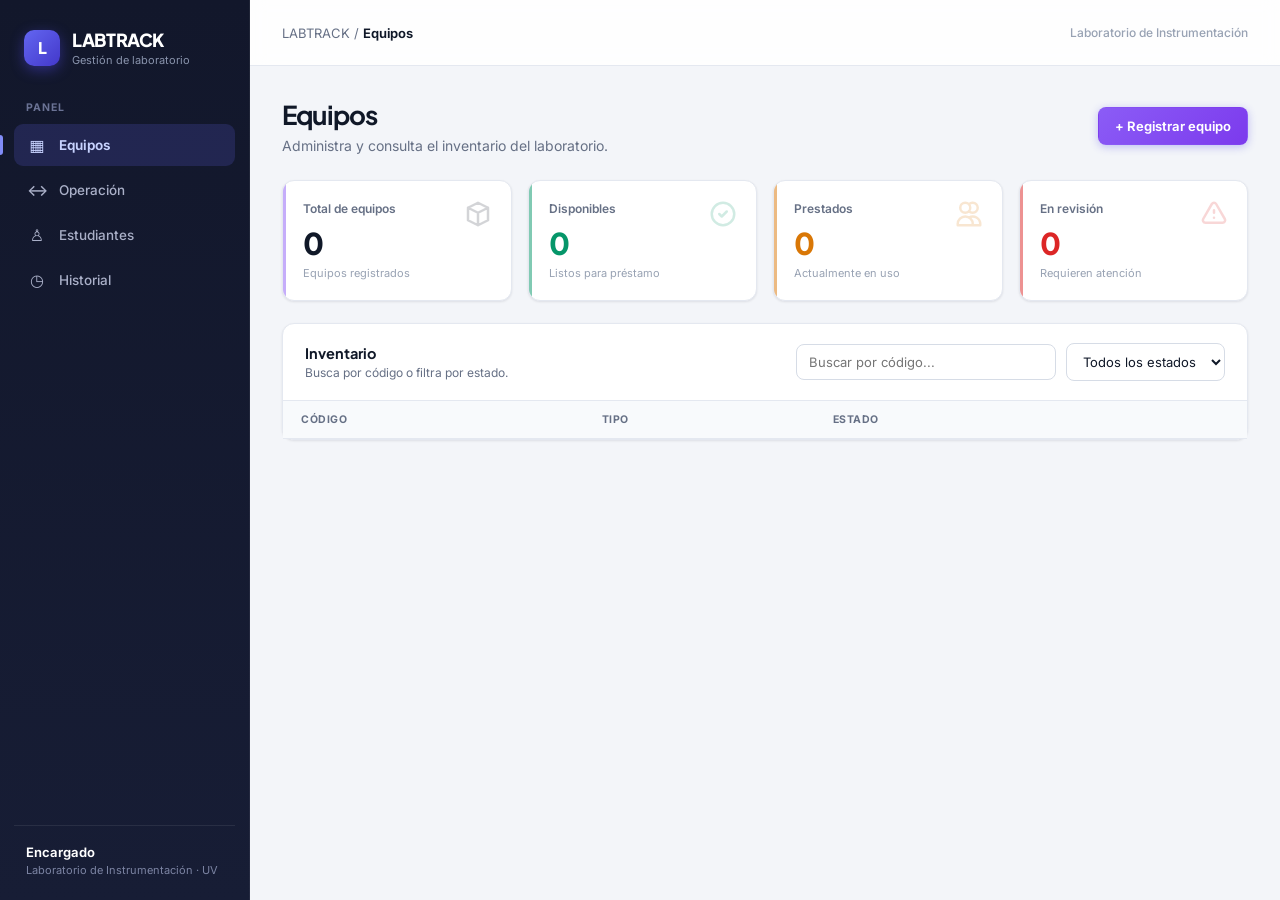
==== commit 722ff816: "fix: cierre de sesiones, préstamo manual y mejoras visuales" ====
--- a/frontend/index.html
+++ b/frontend/index.html
@@ -166,55 +166,72 @@
       <!-- 02 OPERACIÓN MANUAL -->
       <!-- ===================================================== -->
 
-      <section class="view" id="view-operacion">
-        <div class="page-header">
-          <div>
-            <h1>Operación</h1>
-            <p>Realiza préstamos y devoluciones manualmente.</p>
-          </div>
-        </div>
-
-        <!-- PRÉSTAMO MANUAL -->
-        <div class="card">
-          <div class="card-header">
-            <div>
-              <h2 class="card-title">Préstamo manual</h2>
-              <p class="card-subtitle">Registra un préstamo seleccionando la sesión y el equipo.</p>
-            </div>
-          </div>
-          <div class="form-group">
-            <label for="manual-prestamo-matricula">Matrícula del estudiante</label>
-            <input id="manual-prestamo-matricula" class="input" type="text" placeholder="Ej. S23013959" autocomplete="off">
-          </div>
-          <div class="form-group">
-            <label for="manual-prestamo-codigo">Código del equipo</label>
-            <input id="manual-prestamo-codigo" class="input" type="text" placeholder="Ej. OSC-0307" autocomplete="off">
-          </div>
-          <div id="manual-prestamo-resultado" class="operacion-resultado"></div>
-          <div class="modal-footer">
-            <button class="button button-primary" onclick="prestarEquipoManual()">Registrar préstamo</button>
-          </div>
-        </div>
-
-        <!-- DEVOLUCIÓN MANUAL -->
-        <div class="card card-spaced">
-          <div class="card-header">
-            <div>
-              <h2 class="card-title">Devolución manual</h2>
-              <p class="card-subtitle">Inicia la devolución indicando el código del equipo.</p>
-            </div>
-          </div>
-          <div class="form-group">
-            <label for="manual-devolucion-codigo">Código del equipo</label>
-            <input id="manual-devolucion-codigo" class="input" type="text" placeholder="Ej. OSC-0307" autocomplete="off">
-          </div>
-          <div id="manual-devolucion-resultado" class="operacion-resultado"></div>
-          <div class="modal-footer">
-            <button class="button button-primary" onclick="devolverEquipoManual()">Iniciar devolución</button>
-          </div>
-        </div>
-      </section>
-
+<section class="view" id="view-operacion">
+  <div class="page-header">
+    <div>
+      <h1>Operación</h1>
+      <p>Realiza préstamos y devoluciones manualmente.</p>
+    </div>
+  </div>
+
+  <div class="operacion-grid-manual">
+
+    <!-- PRÉSTAMO MANUAL -->
+    <div class="card operacion-card-manual">
+      <div class="operacion-card-header">
+        <div class="operacion-card-icon operacion-card-icon-prestamo">↦</div>
+        <div>
+          <h2 class="card-title">Préstamo manual</h2>
+          <p class="card-subtitle">Registra un préstamo con matrícula y código de equipo.</p>
+        </div>
+      </div>
+
+      <div class="operacion-card-body">
+        <div class="form-group">
+          <label for="manual-prestamo-matricula">Matrícula del estudiante</label>
+          <input id="manual-prestamo-matricula" class="input" type="text" placeholder="Ej. S23013959" autocomplete="off">
+        </div>
+        <div class="form-group" style="margin-bottom: 0;">
+          <label for="manual-prestamo-codigo">Código del equipo</label>
+          <input id="manual-prestamo-codigo" class="input" type="text" placeholder="Ej. OSC-0307" autocomplete="off">
+        </div>
+        <div id="manual-prestamo-resultado" class="operacion-resultado"></div>
+      </div>
+
+      <div class="modal-footer operacion-card-footer">
+        <button class="button button-primary" onclick="prestarEquipoManual()">
+          Registrar préstamo
+        </button>
+      </div>
+    </div>
+
+    <!-- DEVOLUCIÓN MANUAL -->
+    <div class="card operacion-card-manual">
+      <div class="operacion-card-header">
+        <div class="operacion-card-icon operacion-card-icon-devolucion">↤</div>
+        <div>
+          <h2 class="card-title">Devolución manual</h2>
+          <p class="card-subtitle">Inicia la devolución indicando el código del equipo.</p>
+        </div>
+      </div>
+
+      <div class="operacion-card-body">
+        <div class="form-group" style="margin-bottom: 0;">
+          <label for="manual-devolucion-codigo">Código del equipo</label>
+          <input id="manual-devolucion-codigo" class="input" type="text" placeholder="Ej. OSC-0307" autocomplete="off">
+        </div>
+        <div id="manual-devolucion-resultado" class="operacion-resultado"></div>
+      </div>
+
+      <div class="modal-footer operacion-card-footer">
+        <button class="button button-primary" onclick="devolverEquipoManual()">
+          Iniciar devolución
+        </button>
+      </div>
+    </div>
+
+  </div>
+</section>
       <!-- ===================================================== -->
       <!-- 03 SESIÓN DE PRÉSTAMO -->
       <!-- ===================================================== -->
--- a/frontend/css/styles.css
+++ b/frontend/css/styles.css
@@ -9,11 +9,11 @@
   --muted: #667085;
   --muted-soft: #98a2b3;
 
-  --primary: #4f46e5;
-  --primary-dark: #4338ca;
-  --primary-darker: #3730a3;
-  --primary-soft: #eef2ff;
-  --primary-ring: rgba(79, 70, 229, 0.16);
+  --primary: #8b5cf6;       /* Morado vibrante para botones principales */
+  --primary-dark: #7c3aed;  /* Morado oscuro para el hover */
+  --primary-darker: #5b21b6;/* Tono profundo similar al icono NFC de la app */
+  --primary-soft: #ede9fe;  /* Tono muy claro para fondos de items seleccionados */
+  --primary-ring: rgba(139, 92, 246, 0.16);
 
   --success: #059669;
   --success-dark: #047857;
@@ -1441,4 +1441,139 @@
 @keyframes scanPulse {
   0%, 100% { box-shadow: 0 0 0 4px var(--surface), 0 0 0 6px var(--primary-soft); }
   50% { box-shadow: 0 0 0 4px var(--surface), 0 0 0 10px var(--primary-ring); }
+}
+
+/* =========================================================
+   TOAST NOTIFICATIONS (Inferior Derecha)
+   ========================================================= */
+#toast-container {
+  position: fixed;
+  bottom: 24px;
+  right: 24px;
+  z-index: 9999;
+  display: flex;
+  flex-direction: column;
+  gap: 12px;
+  pointer-events: none; /* Permite hacer clic "a través" si no hay alertas */
+}
+
+.ui-alert-container {
+  pointer-events: auto; /* Reactiva los clics para la alerta */
+  /* Entra desde la derecha y se desvanece al final de sus 4 segundos */
+  animation: slideInRight 0.35s var(--ease-bounce) forwards, fadeOut 0.3s ease 3.7s forwards;
+}
+
+@keyframes slideInRight {
+  from { transform: translateX(120%); opacity: 0; }
+  to { transform: translateX(0); opacity: 1; }
+}
+
+@keyframes fadeOut {
+  from { opacity: 1; }
+  to { opacity: 0; }
+}
+
+.ui-alert {
+  padding: 16px 20px;
+  font-size: 14px;
+  color: var(--text);
+  background: var(--surface);
+  border: 1px solid var(--border);
+  border-radius: var(--radius-sm);
+  box-shadow: var(--shadow-lg); /* Sombra más fuerte porque está flotando */
+  border-left-width: 4px;
+  border-left-style: solid;
+  min-width: 300px;
+  max-width: 400px;
+}
+
+.ui-alert-success { border-left-color: var(--success); }
+.ui-alert-danger { border-left-color: var(--danger); }
+.ui-alert-warning { border-left-color: var(--warning); }
+
+/* =========================================================
+   OPERACIÓN — PRÉSTAMO / DEVOLUCIÓN MANUAL
+   ========================================================= */
+
+.operacion-grid-manual {
+  display: grid;
+  grid-template-columns: 1fr 1fr;
+  gap: 20px;
+  align-items: start;
+}
+
+.operacion-card-manual {
+  display: flex;
+  flex-direction: column;
+  overflow: hidden;
+  transition: box-shadow 0.2s var(--ease), transform 0.2s var(--ease);
+}
+
+.operacion-card-manual:hover {
+  box-shadow: var(--shadow-md);
+  transform: translateY(-2px);
+}
+
+.operacion-card-header {
+  display: flex;
+  align-items: flex-start;
+  gap: 16px;
+  padding: 22px 22px 20px;
+  border-bottom: 1px solid var(--border);
+  background: linear-gradient(180deg, var(--surface-soft), var(--surface));
+}
+
+.operacion-card-icon {
+  width: 44px;
+  height: 44px;
+  flex-shrink: 0;
+  border-radius: 12px;
+  display: grid;
+  place-items: center;
+  font-size: 20px;
+  font-weight: 700;
+  box-shadow: 0 0 0 4px var(--surface);
+}
+
+.operacion-card-icon-prestamo {
+  background: linear-gradient(135deg, var(--primary-soft), #e0e7ff);
+  color: var(--primary);
+}
+
+.operacion-card-icon-devolucion {
+  background: linear-gradient(135deg, var(--success-soft), #d1fae5);
+  color: var(--success-dark);
+}
+
+.operacion-card-header .card-title {
+  font-size: 15px;
+}
+
+.operacion-card-header .card-subtitle {
+  margin-top: 4px;
+  line-height: 1.5;
+}
+
+.operacion-card-body {
+  padding: 22px;
+  flex: 1;
+}
+
+.operacion-card-footer {
+  background: var(--surface-soft);
+  border-top: 1px solid var(--border);
+}
+
+.operacion-card-footer .button {
+  width: 100%;
+}
+
+/* =========================================================
+   RESPONSIVE
+   ========================================================= */
+
+@media (max-width: 1000px) {
+  .operacion-grid-manual {
+    grid-template-columns: 1fr;
+  }
 }
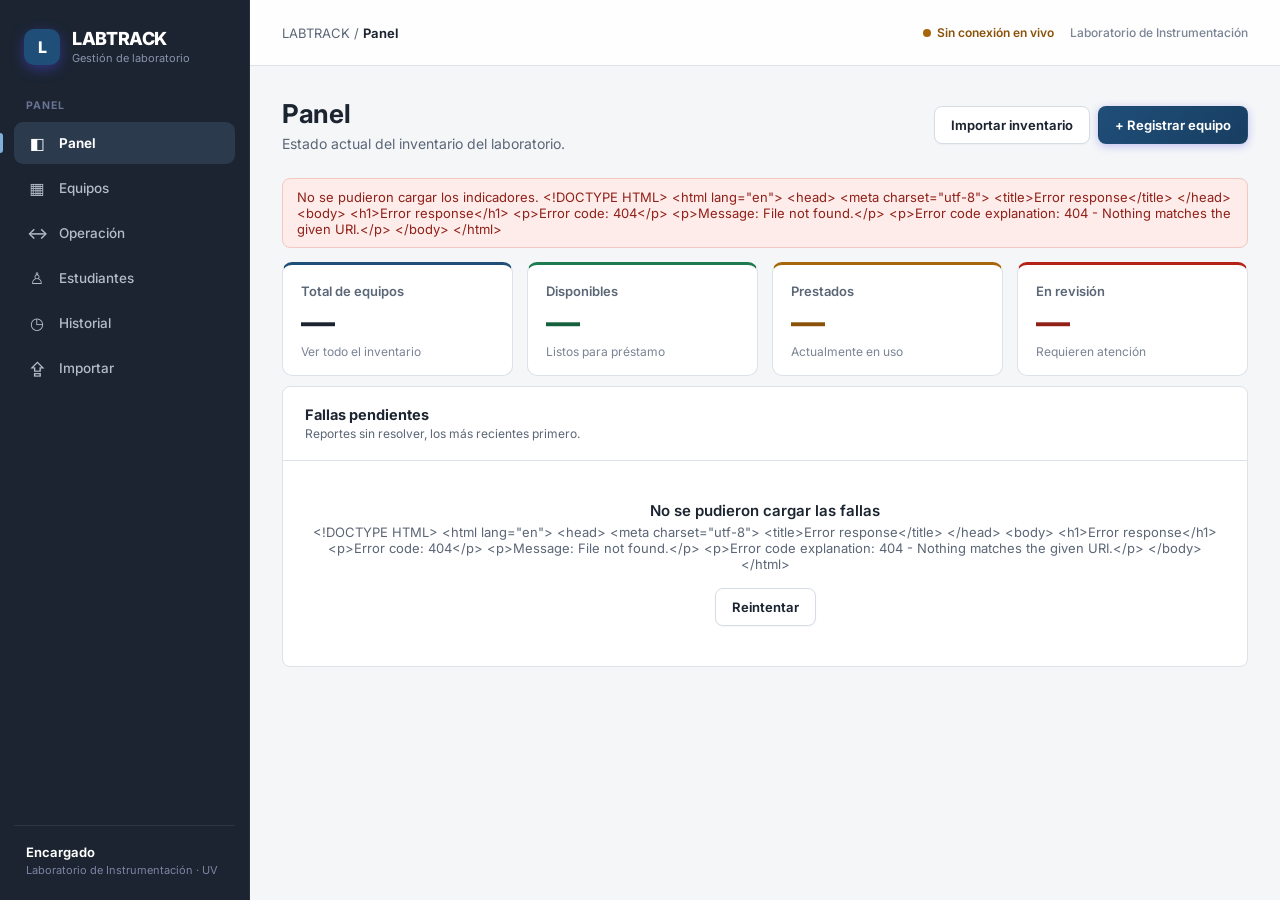
==== commit 0be200a9: "feat: panel con indicadores, inventario y WebSocket" ====
--- a/frontend/index.html
+++ b/frontend/index.html
@@ -3,13 +3,14 @@
 <head>
   <meta charset="UTF-8">
   <meta name="viewport" content="width=device-width, initial-scale=1.0">
-  <title>LABTRACK — Panel del encargado</title>
+  <title>LABTRACK — Panel del laboratorio</title>
 
   
   <link rel="preconnect" href="https://fonts.googleapis.com">
   <link href="https://fonts.googleapis.com/css2?family=Plus+Jakarta+Sans:wght@500;600;700;800&family=Inter:wght@400;500;600;700&display=swap" rel="stylesheet">
 
   <link rel="stylesheet" href="css/styles.css">
+  <link rel="stylesheet" href="css/panel.css">
 </head>
 
 <body>
@@ -32,25 +33,35 @@
 
     <div class="nav-title">Panel</div>
 
-    <nav class="nav">
-      <button class="nav-button active" data-view="equipos">
-        <span class="nav-icon">▦</span>
+    <nav class="nav" aria-label="Navegación principal">
+      <button class="nav-button active" data-view="panel">
+        <span class="nav-icon" aria-hidden="true">◧</span>
+        <span class="nav-label">Panel</span>
+      </button>
+
+      <button class="nav-button" data-view="equipos">
+        <span class="nav-icon" aria-hidden="true">▦</span>
         <span class="nav-label">Equipos</span>
       </button>
 
       <button class="nav-button" data-view="operacion">
-        <span class="nav-icon">↔</span>
+        <span class="nav-icon" aria-hidden="true">↔</span>
         <span class="nav-label">Operación</span>
       </button>
 
       <button class="nav-button" data-view="estudiantes">
-        <span class="nav-icon">♙</span>
+        <span class="nav-icon" aria-hidden="true">♙</span>
         <span class="nav-label">Estudiantes</span>
       </button>
 
       <button class="nav-button" data-view="historial">
-        <span class="nav-icon">◷</span>
+        <span class="nav-icon" aria-hidden="true">◷</span>
         <span class="nav-label">Historial</span>
+      </button>
+
+      <button class="nav-button" data-view="importar">
+        <span class="nav-icon" aria-hidden="true">⇪</span>
+        <span class="nav-label">Importar</span>
       </button>
     </nav>
 
@@ -69,10 +80,13 @@
 
     <header class="topbar">
       <div class="breadcrumb">
-        LABTRACK / <strong id="breadcrumb">Equipos</strong>
+        LABTRACK / <strong id="breadcrumb">Panel</strong>
       </div>
       <div class="topbar-meta">
-        Laboratorio de Instrumentación
+        <span id="rt-status" class="rt" data-estado="conectando" role="status" aria-live="polite">
+          <span class="rt-dot" aria-hidden="true"></span><span class="rt-text">Conectando…</span>
+        </span>
+        <span class="topbar-lab">Laboratorio de Instrumentación</span>
       </div>
     </header>
 
@@ -82,82 +96,134 @@
       <!-- 01 EQUIPOS -->
       <!-- ===================================================== -->
 
-      <section class="view active" id="view-equipos">
+      <section class="view active" id="view-panel">
+
+        <div class="page-header">
+          <div>
+            <h1>Panel</h1>
+            <p>Estado actual del inventario del laboratorio.</p>
+          </div>
+          <div class="header-actions">
+            <button class="button button-secondary" onclick="location.hash='#/importar'">Importar inventario</button>
+            <button class="button button-primary" onclick="abrirRegistroEquipo()">+ Registrar equipo</button>
+          </div>
+        </div>
+
+        <div id="panel-error" class="banner banner-danger" role="alert" hidden></div>
+
+        <div class="kpis" aria-label="Indicadores del inventario">
+          <a class="kpi" href="#/equipos" data-kpi="total">
+            <span class="kpi-label">Total de equipos</span>
+            <span class="kpi-value" data-valor>—</span>
+            <span class="kpi-hint">Ver todo el inventario</span>
+          </a>
+          <a class="kpi kpi-success" href="#/equipos?estado=Disponible" data-kpi="disponibles">
+            <span class="kpi-label">Disponibles</span>
+            <span class="kpi-value" data-valor>—</span>
+            <span class="kpi-hint">Listos para préstamo</span>
+          </a>
+          <a class="kpi kpi-warning" href="#/equipos?estado=Prestado" data-kpi="prestados">
+            <span class="kpi-label">Prestados</span>
+            <span class="kpi-value" data-valor>—</span>
+            <span class="kpi-hint">Actualmente en uso</span>
+          </a>
+          <a class="kpi kpi-danger" href="#/equipos?estado=En%20revisi%C3%B3n" data-kpi="en_revision">
+            <span class="kpi-label">En revisión</span>
+            <span class="kpi-value" data-valor>—</span>
+            <span class="kpi-hint">Requieren atención</span>
+          </a>
+        </div>
+        <p class="kpi-note" id="panel-nota" hidden></p>
+
+        <div class="card">
+          <div class="card-header">
+            <div>
+              <h2 class="card-title">Fallas pendientes</h2>
+              <p class="card-subtitle" id="panel-fallas-sub">Reportes sin resolver, los más recientes primero.</p>
+            </div>
+          </div>
+          <div id="panel-fallas"></div>
+        </div>
+
+      </section>
+
+      <!-- ===================================================== -->
+      <!-- 01 EQUIPOS -->
+      <!-- ===================================================== -->
+
+      <section class="view" id="view-equipos">
 
         <div class="page-header">
           <div>
             <h1>Equipos</h1>
-            <p>Administra y consulta el inventario del laboratorio.</p>
-          </div>
-          <button class="button button-primary" onclick="openModal('equipo-modal')">
-            + Registrar equipo
-          </button>
-        </div>
-
-        <div class="stats">
-
-          <div class="card stat-card">
-            <svg class="stat-icon" fill="none" stroke="currentColor" viewBox="0 0 24 24" xmlns="http://www.w3.org/2000/svg"><path stroke-linecap="round" stroke-linejoin="round" stroke-width="2" d="M20 7l-8-4-8 4m16 0l-8 4m8-4v10l-8 4m0-10L4 7m8 4v10M4 7v10l8 4"></path></svg>
-            <div class="stat-label">Total de equipos</div>
-            <div class="stat-value">0</div>
-            <div class="stat-description">Equipos registrados</div>
-          </div>
-
-          <div class="card stat-card">
-            <svg class="stat-icon stat-icon-success" fill="none" stroke="currentColor" viewBox="0 0 24 24" xmlns="http://www.w3.org/2000/svg"><path stroke-linecap="round" stroke-linejoin="round" stroke-width="2" d="M9 12l2 2 4-4m6 2a9 9 0 11-18 0 9 9 0 0118 0z"></path></svg>
-            <div class="stat-label">Disponibles</div>
-            <div class="stat-value stat-value-success">0</div>
-            <div class="stat-description">Listos para préstamo</div>
-          </div>
-
-          <div class="card stat-card">
-            <svg class="stat-icon stat-icon-warning" fill="none" stroke="currentColor" viewBox="0 0 24 24" xmlns="http://www.w3.org/2000/svg"><path stroke-linecap="round" stroke-linejoin="round" stroke-width="2" d="M12 4.354a4 4 0 110 5.292M15 21H3v-1a6 6 0 0112 0v1zm0 0h6v-1a6 6 0 00-9-5.197M13 7a4 4 0 11-8 0 4 4 0 018 0z"></path></svg>
-            <div class="stat-label">Prestados</div>
-            <div class="stat-value stat-value-warning">0</div>
-            <div class="stat-description">Actualmente en uso</div>
-          </div>
-
-          <div class="card stat-card">
-            <svg class="stat-icon stat-icon-danger" fill="none" stroke="currentColor" viewBox="0 0 24 24" xmlns="http://www.w3.org/2000/svg"><path stroke-linecap="round" stroke-linejoin="round" stroke-width="2" d="M12 9v2m0 4h.01m-6.938 4h13.856c1.54 0 2.502-1.667 1.732-3L13.732 4c-.77-1.333-2.694-1.333-3.464 0L3.34 16c-.77 1.333.192 3 1.732 3z"></path></svg>
-            <div class="stat-label">En revisión</div>
-            <div class="stat-value stat-value-danger">0</div>
-            <div class="stat-description">Requieren atención</div>
-          </div>
-
+            <p>Consulta y administra el inventario del laboratorio.</p>
+          </div>
+          <div class="header-actions">
+            <button class="button button-secondary" onclick="location.hash='#/importar'">Importar</button>
+            <button class="button button-primary" onclick="abrirRegistroEquipo()">+ Registrar equipo</button>
+          </div>
         </div>
 
         <div class="card">
-          <div class="card-header">
-            <div>
-              <h2 class="card-title">Inventario</h2>
-              <p class="card-subtitle">Busca por código o filtra por estado.</p>
+          <div class="filters" role="search">
+            <div class="filter filter-grow">
+              <label for="inv-busqueda">Buscar</label>
+              <input class="input" id="inv-busqueda" type="search" autocomplete="off"
+                     placeholder="Código, inventario, marca, modelo o tipo">
             </div>
-            <div class="toolbar">
-              <input class="input search-input" id="equipment-search" type="text" placeholder="Buscar por código..." oninput="filterEquipment()">
-              <select class="select" id="equipment-status" onchange="filterEquipment()">
-                <option value="">Todos los estados</option>
+            <div class="filter">
+              <label for="inv-estado">Estado</label>
+              <select class="select" id="inv-estado">
+                <option value="">Todos</option>
                 <option value="Disponible">Disponible</option>
                 <option value="Prestado">Prestado</option>
                 <option value="En revisión">En revisión</option>
+                <option value="Baja">Baja</option>
               </select>
             </div>
+            <div class="filter">
+              <label for="inv-tipo">Tipo</label>
+              <select class="select" id="inv-tipo">
+                <option value="">Todos</option>
+              </select>
+            </div>
+            <button class="button button-secondary" id="inv-limpiar" type="button" hidden>Limpiar filtros</button>
+          </div>
+
+          <div class="table-meta">
+            <span id="inv-resumen" aria-live="polite">Cargando…</span>
+            <label class="page-size">Filas
+              <select class="select select-sm" id="inv-por-pagina">
+                <option>25</option>
+                <option>50</option>
+                <option>100</option>
+              </select>
+            </label>
           </div>
 
           <div class="table-wrapper">
-            <table>
+            <table class="table-inv">
               <thead>
                 <tr>
-                  <th>Código</th>
-                  <th>Tipo</th>
-                  <th>Estado</th>
-                  <th></th>
+                  <th aria-sort="none"><button class="th-sort" data-campo="codigo" type="button">Código lab</button></th>
+                  <th aria-sort="none"><button class="th-sort" data-campo="tipo" type="button">Tipo</button></th>
+                  <th aria-sort="none"><button class="th-sort" data-campo="numero_inventario" type="button">N.º de inventario</button></th>
+                  <th aria-sort="none"><button class="th-sort" data-campo="marca" type="button">Marca / modelo</button></th>
+                  <th aria-sort="none"><button class="th-sort" data-campo="estado" type="button">Estado</button></th>
+                  <th><span class="sr-only">Acciones</span></th>
                 </tr>
               </thead>
-              <tbody id="equipment-table">
-                <!-- JavaScript -->
-              </tbody>
+              <tbody id="equipment-table"></tbody>
             </table>
           </div>
+
+          <div id="inv-estado-vista" class="state-box" hidden></div>
+
+          <nav class="pager" id="inv-paginacion" aria-label="Paginación" hidden>
+            <button class="button button-secondary button-small" id="inv-anterior" type="button">Anterior</button>
+            <span id="inv-pagina"></span>
+            <button class="button button-secondary button-small" id="inv-siguiente" type="button">Siguiente</button>
+          </nav>
         </div>
 
       </section>
@@ -401,6 +467,71 @@
         </div>
       </section>
 
+      <!-- ===================================================== -->
+      <!-- 06 IMPORTAR -->
+      <!-- ===================================================== -->
+
+      <section class="view" id="view-importar">
+        <div class="page-header">
+          <div>
+            <h1>Importar</h1>
+            <p>Carga inventario o estudiantes desde un archivo Excel (.xlsx) o CSV.</p>
+          </div>
+        </div>
+
+        <div class="import-grid">
+
+          <div class="card import-card" data-importacion="equipos">
+            <div class="card-header">
+              <div>
+                <h2 class="card-title">Equipos</h2>
+                <p class="card-subtitle">Una fila por equipo. Si el código ya existe, se actualiza.</p>
+              </div>
+              <a class="button button-secondary button-small" href="plantillas/plantilla_equipos.xlsx" download>Plantilla</a>
+            </div>
+            <div class="import-body">
+              <p class="import-cols"><strong>Columnas:</strong> Código lab <span class="req">(obligatoria)</span>, Equipo (tipo), Marca, Modelo, N° inventario, Estado, Observaciones, Fecha.
+              Las observaciones se registran como fallas pendientes.</p>
+              <div class="form-group">
+                <label for="imp-archivo-equipos">Archivo</label>
+                <input class="input" type="file" id="imp-archivo-equipos" accept=".xlsx,.csv">
+              </div>
+              <div class="import-actions">
+                <button class="button button-secondary" type="button" data-accion="validar" disabled>Validar archivo</button>
+                <button class="button button-primary" type="button" data-accion="importar" disabled>Importar</button>
+              </div>
+              <div class="import-resultado" aria-live="polite"></div>
+            </div>
+          </div>
+
+          <div class="card import-card" data-importacion="estudiantes">
+            <div class="card-header">
+              <div>
+                <h2 class="card-title">Estudiantes</h2>
+                <p class="card-subtitle">Si la matrícula ya existe, se actualiza el nombre.</p>
+              </div>
+              <a class="button button-secondary button-small" href="plantillas/plantilla_estudiantes.xlsx" download>Plantilla</a>
+            </div>
+            <div class="import-body">
+              <p class="import-cols"><strong>Columnas:</strong> Matrícula <span class="req">(obligatoria)</span>, Nombre <span class="req">(obligatoria)</span>.
+              La tarjeta RFID de quien ya está registrado no se modifica.</p>
+              <div class="form-group">
+                <label for="imp-archivo-estudiantes">Archivo</label>
+                <input class="input" type="file" id="imp-archivo-estudiantes" accept=".xlsx,.csv">
+              </div>
+              <div class="import-actions">
+                <button class="button button-secondary" type="button" data-accion="validar" disabled>Validar archivo</button>
+                <button class="button button-primary" type="button" data-accion="importar" disabled>Importar</button>
+              </div>
+              <div class="import-resultado" aria-live="polite"></div>
+            </div>
+          </div>
+
+        </div>
+
+        <p class="kpi-note">Todo o nada: si una fila tiene error no se guarda nada y se indica qué fila corregir. «Validar» revisa el archivo sin guardar.</p>
+      </section>
+
     </div>
   </main>
 </div>
@@ -413,24 +544,71 @@
 <!-- REGISTRAR EQUIPO -->
 <!-- ============================================================= -->
 <div id="equipo-modal" class="modal-backdrop">
-  <div class="modal">
-    <div class="modal-header">
-      <h2>Registrar equipo</h2>
-      <button class="modal-close" onclick="closeModal('equipo-modal')">&times;</button>
-    </div>
-    <div class="modal-body">
-      <div class="form-group">
-        <label>Código del equipo</label>
-        <input type="text" id="input-equipo-codigo" class="input" placeholder="Ej. OSC-0307">
-      </div>
-      <div class="form-group">
-        <label>Tipo de equipo</label>
-        <input type="text" id="input-equipo-tipo" class="input" placeholder="Escribe el tipo de equipo">
-      </div>
-    </div>
-    <div class="modal-footer">
-      <button class="button button-secondary" onclick="closeModal('equipo-modal')">Cancelar</button>
-      <button class="button button-primary" onclick="guardarEquipo()">Guardar equipo</button>
+  <div class="modal modal-large" role="dialog" aria-modal="true" aria-labelledby="equipo-modal-titulo">
+    <div class="modal-header">
+      <div>
+        <h2 id="equipo-modal-titulo">Registrar equipo</h2>
+        <p class="card-subtitle">Los campos con <span class="req">*</span> son obligatorios.</p>
+      </div>
+      <button class="modal-close" type="button" aria-label="Cerrar" onclick="closeModal('equipo-modal')">&times;</button>
+    </div>
+
+    <form id="equipo-form" novalidate>
+      <div class="modal-body">
+        <div id="equipo-form-error" class="banner banner-danger" role="alert" hidden></div>
+
+        <div class="form-row">
+          <div class="form-group">
+            <label for="input-equipo-codigo">Código del laboratorio <span class="req">*</span></label>
+            <input type="text" id="input-equipo-codigo" class="input" maxlength="50" autocomplete="off"
+                   placeholder="Ej. 18 u OSC-0330" aria-describedby="ayuda-codigo err-codigo" required>
+            <p class="field-help" id="ayuda-codigo">Número corto con el que se identifica en el lab. Es el valor del QR.</p>
+            <p class="field-error" id="err-codigo" hidden></p>
+          </div>
+          <div class="form-group">
+            <label for="input-equipo-tipo">Tipo de equipo <span class="req">*</span></label>
+            <input type="text" id="input-equipo-tipo" class="input" maxlength="100" autocomplete="off"
+                   list="lista-tipos" placeholder="Ej. Fuente de alimentación" aria-describedby="err-tipo" required>
+            <datalist id="lista-tipos"></datalist>
+            <p class="field-error" id="err-tipo" hidden></p>
+          </div>
+        </div>
+
+        <div class="form-group">
+          <label for="input-equipo-inventario">Número oficial de inventario (rectoría)</label>
+          <input type="text" id="input-equipo-inventario" class="input" maxlength="50" autocomplete="off"
+                 placeholder="Ej. N00122321" aria-describedby="ayuda-inv err-inventario">
+          <p class="field-help" id="ayuda-inv">Identificador institucional. Es distinto del código del laboratorio y no puede repetirse.</p>
+          <p class="field-error" id="err-inventario" hidden></p>
+        </div>
+
+        <div class="form-row">
+          <div class="form-group">
+            <label for="input-equipo-marca">Marca</label>
+            <input type="text" id="input-equipo-marca" class="input" maxlength="100" autocomplete="off" placeholder="Ej. BK Precision">
+          </div>
+          <div class="form-group">
+            <label for="input-equipo-modelo">Modelo</label>
+            <input type="text" id="input-equipo-modelo" class="input" maxlength="100" autocomplete="off" placeholder="Ej. 1672">
+          </div>
+        </div>
+      </div>
+      <div class="modal-footer">
+        <button class="button button-secondary" type="button" onclick="closeModal('equipo-modal')">Cancelar</button>
+        <button class="button button-primary" type="submit" id="equipo-guardar">Guardar equipo</button>
+      </div>
+    </form>
+
+    <div id="equipo-exito" hidden>
+      <div class="modal-body">
+        <div class="banner banner-success" role="status" id="equipo-exito-texto"></div>
+        <div class="qr-container" id="equipo-exito-qr"></div>
+        <p class="field-help" style="text-align:center">Imprime este QR y pégalo en el equipo.</p>
+      </div>
+      <div class="modal-footer">
+        <button class="button button-secondary" type="button" onclick="closeModal('equipo-modal')">Cerrar</button>
+        <button class="button button-primary" type="button" onclick="prepararRegistroEquipo()">Registrar otro</button>
+      </div>
     </div>
   </div>
 </div>
@@ -450,12 +628,20 @@
     <div class="modal-body">
       <div class="info-list">
         <div>
-          <div class="info-item-label">Código</div>
+          <div class="info-item-label">Código del laboratorio</div>
           <div class="info-item-value" id="detalle-codigo"></div>
         </div>
         <div>
           <div class="info-item-label">Tipo</div>
           <div class="info-item-value" id="detalle-tipo"></div>
+        </div>
+        <div>
+          <div class="info-item-label">N.º de inventario</div>
+          <div class="info-item-value" id="detalle-inventario"></div>
+        </div>
+        <div>
+          <div class="info-item-label">Marca y modelo</div>
+          <div class="info-item-value" id="detalle-marca-modelo"></div>
         </div>
         <div>
           <div class="info-item-label">Estado</div>
@@ -767,10 +953,13 @@
 
 <script src="js/api.js"></script>
 <script src="js/app.js"></script>
+<script src="js/realtime.js"></script>
 <script src="js/equipos.js"></script>
 <script src="js/estudiantes.js"></script>
 <script src="js/operacion.js"></script>
 <script src="js/historial.js"></script>
+<script src="js/panel.js"></script>
+<script src="js/importar.js"></script>
 
 </body>
 </html>
--- a/frontend/css/styles.css
+++ b/frontend/css/styles.css
@@ -9,11 +9,11 @@
   --muted: #667085;
   --muted-soft: #98a2b3;
 
-  --primary: #8b5cf6;       /* Morado vibrante para botones principales */
-  --primary-dark: #7c3aed;  /* Morado oscuro para el hover */
-  --primary-darker: #5b21b6;/* Tono profundo similar al icono NFC de la app */
-  --primary-soft: #ede9fe;  /* Tono muy claro para fondos de items seleccionados */
-  --primary-ring: rgba(139, 92, 246, 0.16);
+  --primary: #4f46e5;
+  --primary-dark: #4338ca;
+  --primary-darker: #3730a3;
+  --primary-soft: #eef2ff;
+  --primary-ring: rgba(79, 70, 229, 0.16);
 
   --success: #059669;
   --success-dark: #047857;
@@ -1444,136 +1444,203 @@
 }
 
 /* =========================================================
-   TOAST NOTIFICATIONS (Inferior Derecha)
-   ========================================================= */
-#toast-container {
-  position: fixed;
-  bottom: 24px;
-  right: 24px;
-  z-index: 9999;
-  display: flex;
-  flex-direction: column;
-  gap: 12px;
-  pointer-events: none; /* Permite hacer clic "a través" si no hay alertas */
-}
-
-.ui-alert-container {
-  pointer-events: auto; /* Reactiva los clics para la alerta */
-  /* Entra desde la derecha y se desvanece al final de sus 4 segundos */
-  animation: slideInRight 0.35s var(--ease-bounce) forwards, fadeOut 0.3s ease 3.7s forwards;
-}
-
-@keyframes slideInRight {
-  from { transform: translateX(120%); opacity: 0; }
-  to { transform: translateX(0); opacity: 1; }
-}
-
-@keyframes fadeOut {
-  from { opacity: 1; }
-  to { opacity: 0; }
-}
-
-.ui-alert {
-  padding: 16px 20px;
+   CLASES EXTRAÍDAS DE EQUIPOS Y DETALLES (JS LIMPÍSIMO)
+   ========================================================= */
+
+.qr-image {
+  width: 220px;
+  height: 220px;
+  object-fit: contain;
+}
+
+.detalle-item {
+  margin-bottom: 8px;
+  padding: 10px;
+  background: var(--surface-soft);
+  border-radius: 6px;
+  border: 1px solid var(--border);
+}
+
+.detalle-titulo {
   font-size: 14px;
   color: var(--text);
-  background: var(--surface);
+}
+
+.detalle-subtitulo {
+  font-size: 12px;
+  color: var(--muted);
+  margin-top: 4px;
+}
+
+.button-danger-left {
+  margin-right: auto;
+  background-color: var(--danger);
+  color: white;
+  border: none;
+}
+
+.button-danger-left:hover {
+  background-color: var(--danger-dark);
+  transform: translateY(-1px);
+}
+
+.mt-1 { margin-top: 4px; }
+
+/* ========================================= */
+/* CLASES EXTRAÍDAS DE OPERACION.JS */
+/* ========================================= */
+.border-left-danger {
+  border-left: 4px solid var(--danger) !important;
+}
+
+.border-left-success {
+  border-left: 4px solid var(--success) !important;
+}
+
+.text-main {
+  color: var(--text) !important;
+}
+
+/* ========================================= */
+/* CLASES EXTRAÍDAS DE HISTORIAL.JS */
+/* ========================================= */
+
+.text-danger {
+  color: var(--danger) !important;
+}
+
+.history-date-col {
+  min-width: 60px;
+  text-align: center;
+  color: var(--muted);
+  font-size: 13px;
+  font-weight: 600;
+}
+
+.history-time {
+  font-weight: 400;
+  font-size: 11px;
+}
+
+.history-title {
+  color: var(--text);
+  font-weight: 500;
+  font-size: 15px;
+}
+
+.history-subtitle {
+  color: var(--muted);
+  font-size: 13px;
+  margin-top: 4px;
+}
+
+.history-detail-pill {
+  font-size: 12px;
+  color: var(--text);
+  margin-top: 6px;
+  padding: 4px 8px;
+  background-color: var(--surface-soft);
+  border-radius: 4px;
+  display: inline-block;
   border: 1px solid var(--border);
-  border-radius: var(--radius-sm);
-  box-shadow: var(--shadow-lg); /* Sombra más fuerte porque está flotando */
-  border-left-width: 4px;
-  border-left-style: solid;
-  min-width: 300px;
-  max-width: 400px;
-}
-
-.ui-alert-success { border-left-color: var(--success); }
-.ui-alert-danger { border-left-color: var(--danger); }
-.ui-alert-warning { border-left-color: var(--warning); }
-
-/* =========================================================
-   OPERACIÓN — PRÉSTAMO / DEVOLUCIÓN MANUAL
-   ========================================================= */
-
-.operacion-grid-manual {
-  display: grid;
-  grid-template-columns: 1fr 1fr;
-  gap: 20px;
-  align-items: start;
-}
-
-.operacion-card-manual {
-  display: flex;
-  flex-direction: column;
-  overflow: hidden;
-  transition: box-shadow 0.2s var(--ease), transform 0.2s var(--ease);
-}
-
-.operacion-card-manual:hover {
-  box-shadow: var(--shadow-md);
-  transform: translateY(-2px);
-}
-
-.operacion-card-header {
+}
+
+.history-badge {
+  padding: 4px 8px;
+  border-radius: 99px;
+  font-size: 12px;
+  font-weight: 600;
+}
+
+.badge-success {
+  background-color: var(--success-soft);
+  color: var(--success-dark);
+}
+
+.badge-warning {
+  background-color: var(--warning-soft);
+  color: var(--warning-dark);
+}
+
+.badge-danger {
+  background-color: var(--danger-soft);
+  color: var(--danger-dark);
+}
+
+/* ========================================= */
+/* CLASES EXTRAÍDAS DE ESTUDIANTES.JS */
+/* ========================================= */
+
+.badge-gray {
+  background-color: var(--surface-soft);
+  color: var(--muted);
+}
+
+.bg-gray-dot {
+  background-color: var(--muted);
+}
+
+.history-item-nested {
   display: flex;
   align-items: flex-start;
   gap: 16px;
-  padding: 22px 22px 20px;
+  padding: 12px 0;
   border-bottom: 1px solid var(--border);
-  background: linear-gradient(180deg, var(--surface-soft), var(--surface));
-}
-
-.operacion-card-icon {
-  width: 44px;
-  height: 44px;
-  flex-shrink: 0;
-  border-radius: 12px;
-  display: grid;
-  place-items: center;
-  font-size: 20px;
-  font-weight: 700;
-  box-shadow: 0 0 0 4px var(--surface);
-}
-
-.operacion-card-icon-prestamo {
-  background: linear-gradient(135deg, var(--primary-soft), #e0e7ff);
+  margin-left: 12px;
+}
+
+.history-item-nested-main {
+  color: var(--text);
+  font-weight: 500;
+  font-size: 14px;
+}
+
+.history-item-nested-sub {
+  color: var(--muted);
+  font-size: 12px;
+  margin-top: 4px;
+}
+
+.history-item-badge {
+  padding: 4px 8px;
+  border-radius: 99px;
+  font-size: 11px;
+  font-weight: 600;
+}
+
+.history-empty {
+  font-size: 13px;
+  color: var(--muted);
+  padding: 12px;
+}
+
+.session-container {
+  margin-bottom: 24px;
+}
+
+.session-header {
+  display: flex;
+  align-items: center;
+  gap: 16px;
+  padding-bottom: 12px;
+  border-bottom: 2px solid var(--border);
+}
+
+.session-title {
+  font-weight: 600;
+  font-size: 15px;
+  color: var(--text);
+}
+
+.session-status {
+  font-size: 12px;
+  font-weight: 500;
+}
+
+.status-active {
   color: var(--primary);
 }
 
-.operacion-card-icon-devolucion {
-  background: linear-gradient(135deg, var(--success-soft), #d1fae5);
-  color: var(--success-dark);
-}
-
-.operacion-card-header .card-title {
-  font-size: 15px;
-}
-
-.operacion-card-header .card-subtitle {
-  margin-top: 4px;
-  line-height: 1.5;
-}
-
-.operacion-card-body {
-  padding: 22px;
-  flex: 1;
-}
-
-.operacion-card-footer {
-  background: var(--surface-soft);
-  border-top: 1px solid var(--border);
-}
-
-.operacion-card-footer .button {
-  width: 100%;
-}
-
-/* =========================================================
-   RESPONSIVE
-   ========================================================= */
-
-@media (max-width: 1000px) {
-  .operacion-grid-manual {
-    grid-template-columns: 1fr;
-  }
+.status-closed {
+  color: var(--muted);
 }
--- a/frontend/css/panel.css
+++ b/frontend/css/panel.css
@@ -0,0 +1,279 @@
+/* =========================================================
+   PANEL — capa de estilo sobria sobre styles.css
+   Se carga después de styles.css: redefine la paleta y agrega los
+   componentes del panel, inventario e importación.
+   ========================================================= */
+
+:root {
+  --primary: #1f4e79;
+  --primary-dark: #183e61;
+  --primary-darker: #183e61;
+  --primary-soft: #e9f0f7;
+  --primary-ring: rgba(31, 78, 121, 0.22);
+
+  --text: #1b2430;
+  --muted: #5b6676;
+  --muted-soft: #7a8494;
+  --bg: #f4f6f8;
+  --border: #dde2e9;
+
+  --success: #1e7a4f;
+  --success-dark: #15613d;
+  --success-soft: #e7f4ed;
+  --warning: #a8660b;
+  --warning-dark: #8a5209;
+  --warning-soft: #fcf3e3;
+  --danger: #b42318;
+  --danger-dark: #912018;
+  --danger-soft: #fdecea;
+
+  --radius: 8px;
+  --radius-lg: 10px;
+  --ease-bounce: cubic-bezier(0.4, 0, 0.2, 1);
+  --font-display: Inter, system-ui, -apple-system, "Segoe UI", sans-serif;
+}
+
+.sr-only {
+  position: absolute;
+  width: 1px;
+  height: 1px;
+  margin: -1px;
+  padding: 0;
+  overflow: hidden;
+  clip: rect(0, 0, 0, 0);
+  white-space: nowrap;
+  border: 0;
+}
+
+/* --- Estructura: barra lateral lisa, sin degradados ni desplazamientos --- */
+.sidebar { background: #1b2430; }
+.brand-mark { background: var(--primary); }
+.nav-button { color: #b4bcc9; }
+.nav-button:hover { transform: none; background: rgba(255, 255, 255, 0.07); }
+.nav-button::before { background: #7fb0dc; }
+.nav-button.active { background: rgba(127, 176, 220, 0.16); color: #fff; }
+.nav-button:focus-visible { outline-color: #9cc4e8; outline-offset: -2px; }
+.card { box-shadow: none; border-color: var(--border); }
+.page-header h1 { letter-spacing: -0.01em; }
+
+.header-actions { display: flex; gap: 8px; flex-wrap: wrap; }
+
+.topbar-meta { display: flex; align-items: center; gap: 16px; }
+.rt {
+  display: inline-flex;
+  align-items: center;
+  gap: 6px;
+  font-size: 12px;
+  font-weight: 600;
+  color: var(--muted);
+}
+.rt-dot { width: 8px; height: 8px; border-radius: 50%; background: var(--muted-soft); }
+.rt[data-estado="vivo"] { color: var(--success-dark); }
+.rt[data-estado="vivo"] .rt-dot { background: var(--success); }
+.rt[data-estado="conectando"] .rt-dot { background: var(--warning); }
+.rt[data-estado="caido"] { color: var(--warning-dark); }
+.rt[data-estado="caido"] .rt-dot { background: var(--warning); }
+
+/* --- Estados semánticos (el color nunca va solo: siempre hay texto) --- */
+.status-loaned .status-dot { animation: none; }
+.status-neutral { background: #eceff3; color: #4a5565; }
+.status-neutral .status-dot { background: #7a8494; }
+
+/* --- Indicadores del panel --- */
+.kpis {
+  display: grid;
+  grid-template-columns: repeat(4, minmax(0, 1fr));
+  gap: 14px;
+  margin-bottom: 10px;
+}
+
+.kpi {
+  display: flex;
+  flex-direction: column;
+  gap: 4px;
+  padding: 18px 18px 16px;
+  background: var(--surface);
+  border: 1px solid var(--border);
+  border-top: 3px solid var(--primary);
+  border-radius: var(--radius-lg);
+  color: inherit;
+  text-decoration: none;
+  transition: border-color 0.15s, background-color 0.15s;
+}
+.kpi-success { border-top-color: var(--success); }
+.kpi-warning { border-top-color: var(--warning); }
+.kpi-danger { border-top-color: var(--danger); }
+
+.kpi:hover { background: var(--surface-soft); border-color: var(--border-strong); }
+.kpi:hover { border-top-color: inherit; }
+.kpi:focus-visible { outline: 3px solid var(--primary-ring); outline-offset: 2px; border-color: var(--primary); }
+
+.kpi-label { font-size: 13px; font-weight: 600; color: var(--muted); }
+.kpi-value { font-size: 34px; font-weight: 700; line-height: 1.1; font-variant-numeric: tabular-nums; }
+.kpi-success .kpi-value { color: var(--success-dark); }
+.kpi-warning .kpi-value { color: var(--warning-dark); }
+.kpi-danger .kpi-value { color: var(--danger-dark); }
+
+/* Pista de que se puede pulsar: el texto cambia a subrayado y aparece la flecha */
+.kpi-hint { font-size: 12px; color: var(--muted-soft); }
+.kpi-hint::after { content: " →"; opacity: 0; transition: opacity 0.15s; }
+.kpi:hover .kpi-hint, .kpi:focus-visible .kpi-hint { color: var(--primary); text-decoration: underline; }
+.kpi:hover .kpi-hint::after, .kpi:focus-visible .kpi-hint::after { opacity: 1; }
+
+.kpi-note { margin: 0 0 18px; font-size: 12.5px; color: var(--muted); }
+.kpi-note a { color: var(--primary); }
+.table-foot { padding: 12px 18px; margin: 0; }
+
+/* --- Avisos --- */
+.banner {
+  padding: 10px 14px;
+  border-radius: var(--radius);
+  font-size: 13px;
+  border: 1px solid transparent;
+  margin-bottom: 14px;
+}
+.banner[hidden] { display: none; }
+.banner-danger { background: var(--danger-soft); color: var(--danger-dark); border-color: #f4c7c2; }
+.banner-success { background: var(--success-soft); color: var(--success-dark); border-color: #bfe0cf; }
+
+/* --- Filtros y tabla --- */
+.filters {
+  display: flex;
+  gap: 12px;
+  align-items: flex-end;
+  flex-wrap: wrap;
+  padding: 16px 18px;
+  border-bottom: 1px solid var(--border);
+}
+.filter { display: flex; flex-direction: column; gap: 4px; min-width: 150px; }
+.filter-grow { flex: 1 1 260px; }
+.filter label, .page-size { font-size: 12px; font-weight: 600; color: var(--muted); }
+.filter .input, .filter .select { width: 100%; }
+
+.table-meta {
+  display: flex;
+  justify-content: space-between;
+  align-items: center;
+  gap: 12px;
+  padding: 10px 18px;
+  font-size: 12.5px;
+  color: var(--muted);
+  border-bottom: 1px solid var(--border);
+}
+.page-size { display: inline-flex; align-items: center; gap: 8px; }
+.select-sm { padding: 4px 8px; }
+
+.table-inv th { padding: 0; }
+.table-inv th:not(:has(button)) { padding: 12px 18px; }
+.th-sort {
+  width: 100%;
+  background: none;
+  border: 0;
+  padding: 12px 18px;
+  text-align: left;
+  font: inherit;
+  letter-spacing: inherit;
+  text-transform: inherit;
+  color: inherit;
+  display: inline-flex;
+  align-items: center;
+  gap: 6px;
+}
+.th-sort::after { content: "↕"; opacity: 0.35; font-size: 11px; }
+th[aria-sort="ascending"] .th-sort::after { content: "↑"; opacity: 1; }
+th[aria-sort="descending"] .th-sort::after { content: "↓"; opacity: 1; }
+th[aria-sort="ascending"], th[aria-sort="descending"] { color: var(--primary); }
+.th-sort:hover { color: var(--primary); }
+.th-sort:focus-visible { outline-offset: -3px; }
+
+tbody tr:hover { background: var(--surface-soft); }
+.code { color: var(--primary-dark); background: var(--primary-soft); }
+#equipment-table td:nth-child(1),
+#equipment-table td:nth-child(2) { text-transform: none; }
+.td-actions { text-align: right; white-space: nowrap; }
+.muted-dash { color: var(--muted-soft); }
+
+.skeleton {
+  display: block;
+  height: 12px;
+  border-radius: 4px;
+  background: var(--surface-alt);
+}
+.skeleton-row td { padding: 16px 18px; }
+
+.state-box { padding: 40px 20px; text-align: center; }
+.state-box[hidden] { display: none; }
+.state-title { margin: 0 0 4px; font-size: 15px; font-weight: 600; }
+.state-text { margin: 0 0 16px; font-size: 13px; color: var(--muted); }
+.state-actions { display: flex; gap: 8px; justify-content: center; flex-wrap: wrap; }
+
+.pager {
+  display: flex;
+  justify-content: flex-end;
+  align-items: center;
+  gap: 12px;
+  padding: 12px 18px;
+  border-top: 1px solid var(--border);
+  font-size: 12.5px;
+  color: var(--muted);
+}
+.pager[hidden] { display: none; }
+
+/* --- Formularios --- */
+.req { color: var(--danger); font-weight: 700; }
+.form-row { display: grid; grid-template-columns: 1fr 1fr; gap: 14px; }
+.field-help { margin: 6px 0 0; font-size: 12px; color: var(--muted); }
+.field-error { margin: 6px 0 0; font-size: 12px; color: var(--danger-dark); font-weight: 600; }
+.field-error[hidden] { display: none; }
+.input[aria-invalid="true"] { border-color: var(--danger); box-shadow: 0 0 0 3px rgba(180, 35, 24, 0.12); }
+#equipo-exito .qr-container { display: flex; justify-content: center; margin: 12px 0 4px; }
+
+/* --- Importación --- */
+.import-grid { display: grid; grid-template-columns: repeat(2, minmax(0, 1fr)); gap: 16px; margin-bottom: 14px; }
+.import-body { padding: 4px 20px 20px; }
+.import-cols { margin: 0 0 14px; font-size: 12.5px; color: var(--muted); line-height: 1.5; }
+.import-actions { display: flex; gap: 8px; margin-bottom: 4px; }
+.import-resultado:not(:empty) { margin-top: 14px; padding: 12px 14px; border-radius: var(--radius); border: 1px solid var(--border); background: var(--surface-soft); font-size: 13px; }
+.import-resultado.import-ok { background: var(--success-soft); border-color: #bfe0cf; color: var(--success-dark); }
+.import-resultado.import-error { background: var(--danger-soft); border-color: #f4c7c2; color: var(--danger-dark); }
+.import-estado { margin: 0 0 8px; }
+.import-resultado .table-wrapper { background: var(--surface); border-radius: 6px; max-height: 280px; overflow: auto; color: var(--text); }
+.import-resultado .table-inv th { background: var(--surface-soft); padding: 8px 12px; }
+.import-resultado td { padding: 8px 12px; }
+
+button:disabled, .button:disabled { opacity: 0.5; cursor: not-allowed; }
+
+/* --- Adaptación --- */
+@media (max-width: 1000px) {
+  .kpis { grid-template-columns: repeat(2, minmax(0, 1fr)); }
+  .import-grid { grid-template-columns: 1fr; }
+}
+
+@media (max-width: 760px) {
+  .topbar-lab { display: none; }
+  .form-row { grid-template-columns: 1fr; }
+  .kpi-value { font-size: 28px; }
+
+  /* Las tablas pasan a tarjetas: cada fila se lee de arriba a abajo */
+  .table-inv thead { display: none; }
+  .table-inv, .table-inv tbody, .table-inv tr, .table-inv td { display: block; width: 100%; }
+  .table-inv tr { padding: 12px 16px; border-bottom: 1px solid var(--border); }
+  .table-inv td { padding: 4px 0; border: 0; display: flex; justify-content: space-between; gap: 12px; text-align: right; }
+  .table-inv td::before { content: attr(data-label); color: var(--muted); font-size: 12px; font-weight: 600; text-align: left; }
+  .table-inv td.td-actions { justify-content: flex-end; padding-top: 8px; }
+  .table-inv td.td-actions::before { content: none; }
+  .skeleton-row td::before { content: none; }
+  .table-meta { flex-direction: column; align-items: flex-start; }
+  .pager { justify-content: space-between; }
+}
+
+@media (max-width: 480px) {
+  .kpis { grid-template-columns: 1fr; }
+}
+
+@media (prefers-reduced-motion: reduce) {
+  * { transition: none !important; animation: none !important; }
+}
+
+/* Los elementos con atributo hidden nunca deben mostrarse, aunque su clase defina display */
+[hidden] { display: none !important; }
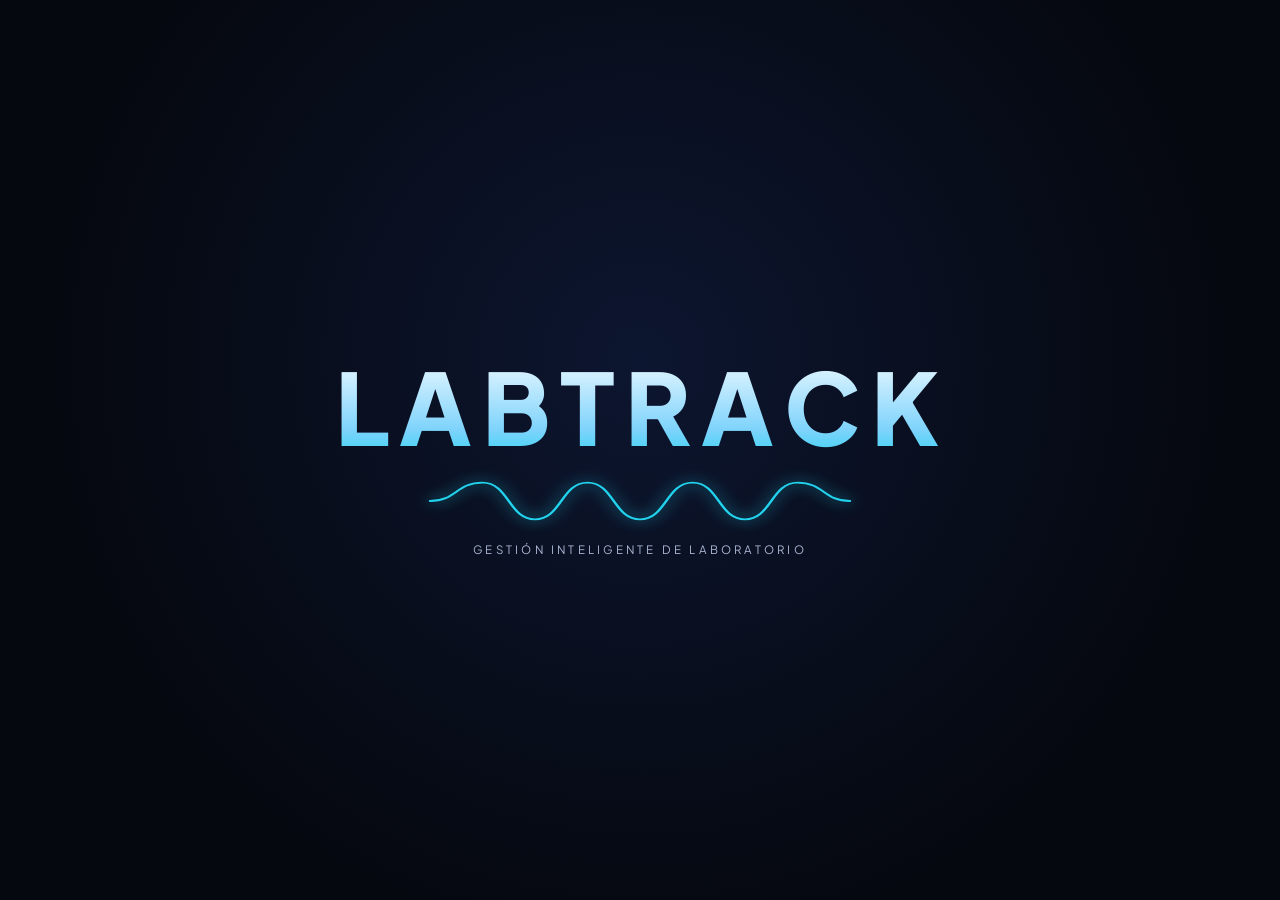
==== commit 0058e6f8: "Mejora de interfaz" ====
--- a/frontend/index.html
+++ b/frontend/index.html
@@ -3,538 +3,404 @@
 <head>
   <meta charset="UTF-8">
   <meta name="viewport" content="width=device-width, initial-scale=1.0">
+  <meta name="theme-color" content="#070b14">
   <title>LABTRACK — Panel del laboratorio</title>
 
-  
   <link rel="preconnect" href="https://fonts.googleapis.com">
-  <link href="https://fonts.googleapis.com/css2?family=Plus+Jakarta+Sans:wght@500;600;700;800&family=Inter:wght@400;500;600;700&display=swap" rel="stylesheet">
+  <link rel="preconnect" href="https://fonts.gstatic.com" crossorigin>
+  <link href="https://fonts.googleapis.com/css2?family=Plus+Jakarta+Sans:wght@400;500;600;700;800&family=JetBrains+Mono:wght@500;700&display=swap" rel="stylesheet">
 
   <link rel="stylesheet" href="css/styles.css">
-  <link rel="stylesheet" href="css/panel.css">
 </head>
 
-<body>
-<div class="app">
-
-  <!-- ========================================================= -->
-  <!-- SIDEBAR -->
-  <!-- ========================================================= -->
-
-  <aside class="sidebar">
-
-    <div class="brand">
-      <div class="brand-mark">L</div>
-
-      <div class="brand-text">
-        <div class="brand-name">LABTRACK</div>
-        <span class="brand-subtitle">Gestión de laboratorio</span>
-      </div>
-    </div>
-
-    <div class="nav-title">Panel</div>
-
-    <nav class="nav" aria-label="Navegación principal">
-      <button class="nav-button active" data-view="panel">
-        <span class="nav-icon" aria-hidden="true">◧</span>
-        <span class="nav-label">Panel</span>
-      </button>
-
-      <button class="nav-button" data-view="equipos">
-        <span class="nav-icon" aria-hidden="true">▦</span>
-        <span class="nav-label">Equipos</span>
-      </button>
-
-      <button class="nav-button" data-view="operacion">
-        <span class="nav-icon" aria-hidden="true">↔</span>
-        <span class="nav-label">Operación</span>
-      </button>
-
-      <button class="nav-button" data-view="estudiantes">
-        <span class="nav-icon" aria-hidden="true">♙</span>
-        <span class="nav-label">Estudiantes</span>
-      </button>
-
-      <button class="nav-button" data-view="historial">
-        <span class="nav-icon" aria-hidden="true">◷</span>
-        <span class="nav-label">Historial</span>
-      </button>
-
-      <button class="nav-button" data-view="importar">
-        <span class="nav-icon" aria-hidden="true">⇪</span>
-        <span class="nav-label">Importar</span>
-      </button>
-    </nav>
-
-    <div class="sidebar-footer">
-      <div class="user-name">Encargado</div>
-      <div class="user-role">Laboratorio de Instrumentación · UV</div>
-    </div>
-
-  </aside>
-
-  <!-- ========================================================= -->
-  <!-- MAIN -->
-  <!-- ========================================================= -->
-
-  <main class="main">
-
-    <header class="topbar">
-      <div class="breadcrumb">
-        LABTRACK / <strong id="breadcrumb">Panel</strong>
-      </div>
-      <div class="topbar-meta">
-        <span id="rt-status" class="rt" data-estado="conectando" role="status" aria-live="polite">
-          <span class="rt-dot" aria-hidden="true"></span><span class="rt-text">Conectando…</span>
-        </span>
-        <span class="topbar-lab">Laboratorio de Instrumentación</span>
-      </div>
-    </header>
-
-    <div class="content">
-
-      <!-- ===================================================== -->
-      <!-- 01 EQUIPOS -->
-      <!-- ===================================================== -->
-
-      <section class="view active" id="view-panel">
-
-        <div class="page-header">
-          <div>
-            <h1>Panel</h1>
-            <p>Estado actual del inventario del laboratorio.</p>
-          </div>
-          <div class="header-actions">
-            <button class="button button-secondary" onclick="location.hash='#/importar'">Importar inventario</button>
-            <button class="button button-primary" onclick="abrirRegistroEquipo()">+ Registrar equipo</button>
-          </div>
-        </div>
-
-        <div id="panel-error" class="banner banner-danger" role="alert" hidden></div>
-
-        <div class="kpis" aria-label="Indicadores del inventario">
-          <a class="kpi" href="#/equipos" data-kpi="total">
-            <span class="kpi-label">Total de equipos</span>
-            <span class="kpi-value" data-valor>—</span>
-            <span class="kpi-hint">Ver todo el inventario</span>
-          </a>
-          <a class="kpi kpi-success" href="#/equipos?estado=Disponible" data-kpi="disponibles">
-            <span class="kpi-label">Disponibles</span>
-            <span class="kpi-value" data-valor>—</span>
-            <span class="kpi-hint">Listos para préstamo</span>
-          </a>
-          <a class="kpi kpi-warning" href="#/equipos?estado=Prestado" data-kpi="prestados">
-            <span class="kpi-label">Prestados</span>
-            <span class="kpi-value" data-valor>—</span>
-            <span class="kpi-hint">Actualmente en uso</span>
-          </a>
-          <a class="kpi kpi-danger" href="#/equipos?estado=En%20revisi%C3%B3n" data-kpi="en_revision">
-            <span class="kpi-label">En revisión</span>
-            <span class="kpi-value" data-valor>—</span>
-            <span class="kpi-hint">Requieren atención</span>
-          </a>
-        </div>
-        <p class="kpi-note" id="panel-nota" hidden></p>
-
-        <div class="card">
+<body class="intro">
+
+<!-- ========================================================= -->
+<!-- INTRO ANIMADA -->
+<!-- ========================================================= -->
+<div id="splash" aria-hidden="true">
+  <div class="splash-inner">
+    <div class="splash-word" aria-label="LABTRACK">
+      <span style="--i:0">L</span><span style="--i:1">A</span><span style="--i:2">B</span><span style="--i:3">T</span><span style="--i:4">R</span><span style="--i:5">A</span><span style="--i:6">C</span><span style="--i:7">K</span>
+    </div>
+    <svg class="splash-wave" viewBox="0 0 400 60" preserveAspectRatio="none">
+      <path d="M0 30 C 25 30, 25 6, 50 6 S 75 54, 100 54 S 125 6, 150 6 S 175 54, 200 54 S 225 6, 250 6 S 275 54, 300 54 S 325 6, 350 6 S 375 30, 400 30" />
+    </svg>
+    <p class="splash-tag">Gestión inteligente de laboratorio</p>
+  </div>
+</div>
+
+<div class="bg-fx" aria-hidden="true"><i></i><i></i><i></i></div>
+
+<!-- ========================================================= -->
+<!-- BARRA SUPERIOR + MENÚ HAMBURGUESA -->
+<!-- ========================================================= -->
+<header class="topbar">
+  <button class="burger" id="burger" type="button" aria-label="Abrir menú" aria-expanded="false" aria-controls="drawer">
+    <span></span><span></span><span></span>
+  </button>
+
+  <div class="brand-inline">
+    <div class="brand-mark">L</div>
+    <div class="brand-name">LABTRACK</div>
+  </div>
+
+  <div class="breadcrumb">/ <strong id="breadcrumb">Panel</strong></div>
+
+  <div class="topbar-meta">
+    <span id="rt-status" class="rt" data-estado="conectando" role="status" aria-live="polite">
+      <span class="rt-dot" aria-hidden="true"></span><span class="rt-text">Conectando…</span>
+    </span>
+  </div>
+</header>
+
+<div class="drawer-overlay" id="drawer-overlay"></div>
+
+<aside class="drawer" id="drawer" aria-label="Navegación principal">
+  <div class="drawer-head">
+    <div class="brand-mark">L</div>
+    <div>
+      <div class="brand-name">LABTRACK</div>
+      <span class="brand-subtitle">Gestión de laboratorio</span>
+    </div>
+  </div>
+
+  <nav class="nav">
+    <button class="nav-button active" data-view="panel" style="--i:0">
+      <svg viewBox="0 0 24 24" class="nav-icon"><rect x="3" y="3" width="7" height="9" rx="2"/><rect x="14" y="3" width="7" height="5" rx="2"/><rect x="14" y="12" width="7" height="9" rx="2"/><rect x="3" y="16" width="7" height="5" rx="2"/></svg>
+      <span class="nav-label">Panel</span>
+    </button>
+    <button class="nav-button" data-view="equipos" style="--i:1">
+      <svg viewBox="0 0 24 24" class="nav-icon"><path d="M12 3 3 7.5 12 12l9-4.5L12 3Z"/><path d="M3 7.5v9L12 21l9-4.5v-9"/><path d="M12 12v9"/></svg>
+      <span class="nav-label">Equipos</span>
+    </button>
+    <button class="nav-button" data-view="operacion" style="--i:2">
+      <svg viewBox="0 0 24 24" class="nav-icon"><path d="M7 7h12l-3-3"/><path d="M17 17H5l3 3"/></svg>
+      <span class="nav-label">Operación</span>
+    </button>
+    <button class="nav-button" data-view="estudiantes" style="--i:3">
+      <svg viewBox="0 0 24 24" class="nav-icon"><circle cx="12" cy="8" r="4"/><path d="M4 21c0-4.4 3.6-7 8-7s8 2.6 8 7"/></svg>
+      <span class="nav-label">Estudiantes</span>
+    </button>
+    <button class="nav-button" data-view="historial" style="--i:4">
+      <svg viewBox="0 0 24 24" class="nav-icon"><circle cx="12" cy="12" r="9"/><path d="M12 7v5l3 2"/></svg>
+      <span class="nav-label">Historial</span>
+    </button>
+    <button class="nav-button" data-view="importar" style="--i:5">
+      <svg viewBox="0 0 24 24" class="nav-icon"><path d="M12 15V3"/><path d="m7 8 5-5 5 5"/><path d="M4 15v4a2 2 0 0 0 2 2h12a2 2 0 0 0 2-2v-4"/></svg>
+      <span class="nav-label">Importar</span>
+    </button>
+  </nav>
+
+  <div class="drawer-foot">
+    <div class="user-name">Encargado</div>
+    <div class="user-role">Laboratorio de Instrumentación · UV</div>
+  </div>
+</aside>
+
+<!-- ========================================================= -->
+<!-- CONTENIDO -->
+<!-- ========================================================= -->
+<main class="main">
+  <div class="content">
+
+    <!-- ===================================================== -->
+    <!-- PANEL PRINCIPAL -->
+    <!-- ===================================================== -->
+    <section class="view active" id="view-panel">
+
+      <div class="hero">
+        <div>
+          <p class="eyebrow">Laboratorio de Instrumentación</p>
+          <h1>Panel del <span class="grad">laboratorio</span></h1>
+          <p class="hero-sub">Todo tu inventario de un vistazo. Toca una categoría para ver sus equipos.</p>
+        </div>
+        <div class="header-actions">
+          <button class="button button-primary" onclick="abrirRegistroEquipo()">
+            <svg viewBox="0 0 24 24" class="btn-ico"><path d="M12 5v14M5 12h14"/></svg> Registrar equipo
+          </button>
+        </div>
+      </div>
+
+      <div id="panel-error" class="banner banner-danger" role="alert" hidden></div>
+
+      <div class="kpis" aria-label="Indicadores del inventario">
+        <a class="kpi" href="#/equipos" data-kpi="total" style="--i:0">
+          <span class="kpi-ico"><svg viewBox="0 0 24 24"><path d="M12 3 3 7.5 12 12l9-4.5L12 3Z"/><path d="M3 7.5v9L12 21l9-4.5v-9"/><path d="M12 12v9"/></svg></span>
+          <span class="kpi-value" data-valor>—</span>
+          <span class="kpi-label">Total de equipos</span>
+        </a>
+        <a class="kpi kpi-success" href="#/equipos?estado=Disponible" data-kpi="disponibles" style="--i:1">
+          <span class="kpi-ico"><svg viewBox="0 0 24 24"><circle cx="12" cy="12" r="9"/><path d="m8 12.5 2.8 2.8L16 9.5"/></svg></span>
+          <span class="kpi-value" data-valor>—</span>
+          <span class="kpi-label">Disponibles</span>
+        </a>
+        <a class="kpi kpi-warning" href="#/equipos?estado=Prestado" data-kpi="prestados" style="--i:2">
+          <span class="kpi-ico"><svg viewBox="0 0 24 24"><path d="M5 12h14"/><path d="m13 6 6 6-6 6"/></svg></span>
+          <span class="kpi-value" data-valor>—</span>
+          <span class="kpi-label">Prestados</span>
+        </a>
+        <a class="kpi kpi-danger" href="#/equipos?estado=En%20revisi%C3%B3n" data-kpi="en_revision" style="--i:3">
+          <span class="kpi-ico"><svg viewBox="0 0 24 24"><path d="M14.7 6.3a4 4 0 0 0-5.4 5.4L3 18l3 3 6.3-6.3a4 4 0 0 0 5.4-5.4l-2.6 2.6-2.4-.6-.6-2.4 2.6-2.6Z"/></svg></span>
+          <span class="kpi-value" data-valor>—</span>
+          <span class="kpi-label">En revisión</span>
+        </a>
+      </div>
+      <p class="kpi-note" id="panel-nota" hidden></p>
+
+      <div class="section-title">
+        <h2>Categorías de equipo</h2>
+        <a href="#/equipos" class="link-more">Ver todos →</a>
+      </div>
+      <div class="cat-grid" id="panel-categorias"></div>
+
+    </section>
+
+    <!-- ===================================================== -->
+    <!-- EQUIPOS -->
+    <!-- ===================================================== -->
+    <section class="view" id="view-equipos">
+
+      <div class="page-header">
+        <div>
+          <a class="back-link" id="equipos-volver" href="#/panel" hidden>← Panel</a>
+          <h1 id="equipos-titulo">Equipos</h1>
+          <p id="inv-resumen" aria-live="polite">Cargando…</p>
+        </div>
+        <div class="header-actions">
+          <button class="button button-primary" onclick="abrirRegistroEquipo()">
+            <svg viewBox="0 0 24 24" class="btn-ico"><path d="M12 5v14M5 12h14"/></svg> Registrar equipo
+          </button>
+        </div>
+      </div>
+
+      <div class="toolbar" role="search">
+        <div class="search-box">
+          <svg viewBox="0 0 24 24"><circle cx="11" cy="11" r="7"/><path d="m20 20-3.5-3.5"/></svg>
+          <input class="input" id="inv-busqueda" type="search" autocomplete="off" placeholder="Buscar por código, marca, modelo o tipo…">
+        </div>
+        <div class="chips" id="inv-chips" role="group" aria-label="Filtrar por estado">
+          <button type="button" class="chip" data-estado="">Todos</button>
+          <button type="button" class="chip" data-estado="Disponible">Disponibles</button>
+          <button type="button" class="chip" data-estado="Prestado">Prestados</button>
+          <button type="button" class="chip" data-estado="En revisión">En revisión</button>
+          <button type="button" class="chip" data-estado="Baja">Baja</button>
+        </div>
+        <!-- Los selects se conservan (ocultos) porque equipos.js los lee -->
+        <select class="select" id="inv-estado" hidden>
+          <option value="">Todos</option><option value="Disponible">Disponible</option>
+          <option value="Prestado">Prestado</option><option value="En revisión">En revisión</option>
+          <option value="Baja">Baja</option>
+        </select>
+        <select class="select select-pill" id="inv-tipo" aria-label="Tipo de equipo"><option value="">Todos los tipos</option></select>
+        <button class="button button-secondary button-small" id="inv-limpiar" type="button" hidden>Limpiar</button>
+      </div>
+
+      <div class="equipos-grid" id="equipment-table"></div>
+
+      <div id="inv-estado-vista" class="state-box" hidden></div>
+
+      <nav class="pager" id="inv-paginacion" aria-label="Paginación" hidden>
+        <button class="button button-secondary button-small" id="inv-anterior" type="button">← Anterior</button>
+        <span id="inv-pagina"></span>
+        <button class="button button-secondary button-small" id="inv-siguiente" type="button">Siguiente →</button>
+        <label class="page-size">Por página
+          <select class="select select-sm" id="inv-por-pagina"><option>25</option><option>50</option><option>100</option></select>
+        </label>
+      </nav>
+    </section>
+
+    <!-- ===================================================== -->
+    <!-- OPERACIÓN -->
+    <!-- ===================================================== -->
+    <section class="view" id="view-operacion">
+
+      <div class="op-hero">
+        <div class="pulse">
+          <span></span><span></span><span></span>
+          <div class="pulse-core">
+            <svg viewBox="0 0 24 24"><rect x="3" y="5" width="18" height="14" rx="3"/><circle cx="9" cy="11" r="2"/><path d="M6.5 16c.4-1.6 1.5-2.4 2.5-2.4s2.1.8 2.5 2.4M14 10h4M14 13h3"/></svg>
+          </div>
+        </div>
+        <h1>Acerca la credencial del estudiante</h1>
+        <p>Al detectarla se abre el panel del estudiante. Después escanea el QR de cada equipo para agregarlo.</p>
+        <div class="op-wait"><span class="waiting-dot"></span> Esperando credencial…</div>
+      </div>
+
+      <div class="manual">
+        <div class="seg" role="tablist" aria-label="Operación manual">
+          <button type="button" class="seg-btn active" data-tab="prestamo" role="tab">Préstamo manual</button>
+          <button type="button" class="seg-btn" data-tab="devolucion" role="tab">Devolución manual</button>
+        </div>
+
+        <div class="manual-panel active" data-panel="prestamo">
+          <div class="form-row">
+            <div class="form-group">
+              <label for="manual-prestamo-matricula">Matrícula del estudiante</label>
+              <input id="manual-prestamo-matricula" class="input" type="text" placeholder="Ej. S23013959" autocomplete="off">
+            </div>
+            <div class="form-group">
+              <label for="manual-prestamo-codigo">Código del equipo</label>
+              <input id="manual-prestamo-codigo" class="input" type="text" placeholder="Ej. OSC-0307" autocomplete="off">
+            </div>
+          </div>
+          <div id="manual-prestamo-resultado" class="operacion-resultado"></div>
+          <button class="button button-primary" onclick="prestarEquipoManual()">Registrar préstamo</button>
+        </div>
+
+        <div class="manual-panel" data-panel="devolucion">
+          <div class="form-group">
+            <label for="manual-devolucion-codigo">Código del equipo</label>
+            <input id="manual-devolucion-codigo" class="input" type="text" placeholder="Ej. OSC-0307" autocomplete="off">
+          </div>
+          <div id="manual-devolucion-resultado" class="operacion-resultado"></div>
+          <button class="button button-primary" onclick="devolverEquipoManual()">Iniciar devolución</button>
+        </div>
+      </div>
+    </section>
+
+    <!-- ===================================================== -->
+    <!-- SESIÓN DE PRÉSTAMO (panel del estudiante) -->
+    <!-- ===================================================== -->
+    <section class="view" id="view-prestamo-rfid">
+
+      <div class="session-student card" id="rfid-flow-estudiante" hidden>
+        <div class="avatar avatar-xl" id="rfid-flow-avatar">··</div>
+        <div class="session-student-info">
+          <span class="status status-available" id="rfid-flow-badge"><span class="status-dot"></span> Esperando estudiante</span>
+          <h1 id="rfid-flow-nombre"></h1>
+          <p><span class="code" id="rfid-flow-matricula"></span> · <span id="rfid-flow-sesion"></span></p>
+        </div>
+        <button class="button button-secondary" onclick="cancelarFlujoRFID()">Cancelar</button>
+      </div>
+
+      <p class="session-status" id="rfid-flow-subtitle">Esperando identificación del estudiante.</p>
+      <p class="session-status" id="rfid-flow-status" hidden></p>
+
+      <div class="scan-card" id="rfid-flow-esperando-qr" hidden>
+        <div class="scan-art">
+          <svg viewBox="0 0 64 64"><path d="M8 20V12a4 4 0 0 1 4-4h8M44 8h8a4 4 0 0 1 4 4v8M56 44v8a4 4 0 0 1-4 4h-8M20 56h-8a4 4 0 0 1-4-4v-8"/><rect x="20" y="20" width="9" height="9" rx="1.5"/><rect x="35" y="20" width="9" height="9" rx="1.5"/><rect x="20" y="35" width="9" height="9" rx="1.5"/><path d="M35 35h4v4h-4zM41 41h3v3h-3z"/></svg>
+          <i class="laser"></i>
+        </div>
+        <div>
+          <h3>Listo para agregar equipos</h3>
+          <p>Escanea el QR de cada equipo. Se irán sumando abajo y los prestas todos juntos al final.</p>
+        </div>
+      </div>
+
+      <div id="rfid-flow-equipos" hidden>
+        <div class="section-title">
+          <h2>Equipos agregados</h2>
+          <span class="count-pill" id="rfid-flow-conteo">0</span>
+        </div>
+        <div id="rfid-flow-equipo-list" class="tray"></div>
+      </div>
+
+      <div id="rfid-flow-resultado" class="operacion-resultado"></div>
+
+      <div class="action-bar">
+        <button id="btn-terminar-operacion" class="button button-primary button-lg" style="display:none" onclick="terminarOperacion()">Terminar operación</button>
+      </div>
+    </section>
+
+    <!-- ===================================================== -->
+    <!-- ESTUDIANTES -->
+    <!-- ===================================================== -->
+    <section class="view" id="view-estudiantes">
+      <div class="page-header">
+        <div>
+          <h1>Estudiantes</h1>
+          <p>Registra estudiantes y administra su identificación.</p>
+        </div>
+        <div class="header-actions">
+          <button class="button button-primary" onclick="abrirModalNuevoEstudiante()">
+            <svg viewBox="0 0 24 24" class="btn-ico"><path d="M12 5v14M5 12h14"/></svg> Registrar estudiante
+          </button>
+        </div>
+      </div>
+      <div class="toolbar">
+        <div class="search-box">
+          <svg viewBox="0 0 24 24"><circle cx="11" cy="11" r="7"/><path d="m20 20-3.5-3.5"/></svg>
+          <input class="input" placeholder="Buscar por nombre o matrícula…" oninput="filterStudents()" id="student-search">
+        </div>
+      </div>
+      <div class="students-grid" id="student-table"></div>
+    </section>
+
+    <!-- ===================================================== -->
+    <!-- HISTORIAL -->
+    <!-- ===================================================== -->
+    <section class="view" id="view-historial">
+      <div class="page-header">
+        <div>
+          <h1>Historial</h1>
+          <p>Línea de tiempo de las operaciones del laboratorio.</p>
+        </div>
+      </div>
+      <div class="timeline" id="history-list"></div>
+    </section>
+
+    <!-- ===================================================== -->
+    <!-- IMPORTAR -->
+    <!-- ===================================================== -->
+    <section class="view" id="view-importar">
+      <div class="page-header">
+        <div>
+          <h1>Importar</h1>
+          <p>Carga inventario o estudiantes desde un archivo Excel (.xlsx) o CSV.</p>
+        </div>
+      </div>
+
+      <div class="import-grid">
+        <div class="card import-card" data-importacion="equipos">
           <div class="card-header">
             <div>
-              <h2 class="card-title">Fallas pendientes</h2>
-              <p class="card-subtitle" id="panel-fallas-sub">Reportes sin resolver, los más recientes primero.</p>
+              <h2 class="card-title">Equipos</h2>
+              <p class="card-subtitle">Una fila por equipo. Si el código ya existe, se actualiza.</p>
             </div>
-          </div>
-          <div id="panel-fallas"></div>
-        </div>
-
-      </section>
-
-      <!-- ===================================================== -->
-      <!-- 01 EQUIPOS -->
-      <!-- ===================================================== -->
-
-      <section class="view" id="view-equipos">
-
-        <div class="page-header">
-          <div>
-            <h1>Equipos</h1>
-            <p>Consulta y administra el inventario del laboratorio.</p>
-          </div>
-          <div class="header-actions">
-            <button class="button button-secondary" onclick="location.hash='#/importar'">Importar</button>
-            <button class="button button-primary" onclick="abrirRegistroEquipo()">+ Registrar equipo</button>
-          </div>
-        </div>
-
-        <div class="card">
-          <div class="filters" role="search">
-            <div class="filter filter-grow">
-              <label for="inv-busqueda">Buscar</label>
-              <input class="input" id="inv-busqueda" type="search" autocomplete="off"
-                     placeholder="Código, inventario, marca, modelo o tipo">
+            <a class="button button-secondary button-small" href="plantillas/plantilla_equipos.xlsx" download>Plantilla</a>
+          </div>
+          <div class="import-body">
+            <p class="import-cols"><strong>Columnas:</strong> Código lab <span class="req">(obligatoria)</span>, Equipo (tipo), Marca, Modelo, N° inventario, Estado, Observaciones, Fecha. Las observaciones se registran como fallas pendientes.</p>
+            <div class="form-group">
+              <label for="imp-archivo-equipos">Archivo</label>
+              <input class="input" type="file" id="imp-archivo-equipos" accept=".xlsx,.csv">
             </div>
-            <div class="filter">
-              <label for="inv-estado">Estado</label>
-              <select class="select" id="inv-estado">
-                <option value="">Todos</option>
-                <option value="Disponible">Disponible</option>
-                <option value="Prestado">Prestado</option>
-                <option value="En revisión">En revisión</option>
-                <option value="Baja">Baja</option>
-              </select>
+            <div class="import-actions">
+              <button class="button button-secondary" type="button" data-accion="validar" disabled>Validar archivo</button>
+              <button class="button button-primary" type="button" data-accion="importar" disabled>Importar</button>
             </div>
-            <div class="filter">
-              <label for="inv-tipo">Tipo</label>
-              <select class="select" id="inv-tipo">
-                <option value="">Todos</option>
-              </select>
-            </div>
-            <button class="button button-secondary" id="inv-limpiar" type="button" hidden>Limpiar filtros</button>
-          </div>
-
-          <div class="table-meta">
-            <span id="inv-resumen" aria-live="polite">Cargando…</span>
-            <label class="page-size">Filas
-              <select class="select select-sm" id="inv-por-pagina">
-                <option>25</option>
-                <option>50</option>
-                <option>100</option>
-              </select>
-            </label>
-          </div>
-
-          <div class="table-wrapper">
-            <table class="table-inv">
-              <thead>
-                <tr>
-                  <th aria-sort="none"><button class="th-sort" data-campo="codigo" type="button">Código lab</button></th>
-                  <th aria-sort="none"><button class="th-sort" data-campo="tipo" type="button">Tipo</button></th>
-                  <th aria-sort="none"><button class="th-sort" data-campo="numero_inventario" type="button">N.º de inventario</button></th>
-                  <th aria-sort="none"><button class="th-sort" data-campo="marca" type="button">Marca / modelo</button></th>
-                  <th aria-sort="none"><button class="th-sort" data-campo="estado" type="button">Estado</button></th>
-                  <th><span class="sr-only">Acciones</span></th>
-                </tr>
-              </thead>
-              <tbody id="equipment-table"></tbody>
-            </table>
-          </div>
-
-          <div id="inv-estado-vista" class="state-box" hidden></div>
-
-          <nav class="pager" id="inv-paginacion" aria-label="Paginación" hidden>
-            <button class="button button-secondary button-small" id="inv-anterior" type="button">Anterior</button>
-            <span id="inv-pagina"></span>
-            <button class="button button-secondary button-small" id="inv-siguiente" type="button">Siguiente</button>
-          </nav>
-        </div>
-
-      </section>
-
-      <!-- ===================================================== -->
-      <!-- 02 OPERACIÓN MANUAL -->
-      <!-- ===================================================== -->
-
-<section class="view" id="view-operacion">
-  <div class="page-header">
-    <div>
-      <h1>Operación</h1>
-      <p>Realiza préstamos y devoluciones manualmente.</p>
-    </div>
-  </div>
-
-  <div class="operacion-grid-manual">
-
-    <!-- PRÉSTAMO MANUAL -->
-    <div class="card operacion-card-manual">
-      <div class="operacion-card-header">
-        <div class="operacion-card-icon operacion-card-icon-prestamo">↦</div>
-        <div>
-          <h2 class="card-title">Préstamo manual</h2>
-          <p class="card-subtitle">Registra un préstamo con matrícula y código de equipo.</p>
-        </div>
-      </div>
-
-      <div class="operacion-card-body">
-        <div class="form-group">
-          <label for="manual-prestamo-matricula">Matrícula del estudiante</label>
-          <input id="manual-prestamo-matricula" class="input" type="text" placeholder="Ej. S23013959" autocomplete="off">
-        </div>
-        <div class="form-group" style="margin-bottom: 0;">
-          <label for="manual-prestamo-codigo">Código del equipo</label>
-          <input id="manual-prestamo-codigo" class="input" type="text" placeholder="Ej. OSC-0307" autocomplete="off">
-        </div>
-        <div id="manual-prestamo-resultado" class="operacion-resultado"></div>
-      </div>
-
-      <div class="modal-footer operacion-card-footer">
-        <button class="button button-primary" onclick="prestarEquipoManual()">
-          Registrar préstamo
-        </button>
-      </div>
-    </div>
-
-    <!-- DEVOLUCIÓN MANUAL -->
-    <div class="card operacion-card-manual">
-      <div class="operacion-card-header">
-        <div class="operacion-card-icon operacion-card-icon-devolucion">↤</div>
-        <div>
-          <h2 class="card-title">Devolución manual</h2>
-          <p class="card-subtitle">Inicia la devolución indicando el código del equipo.</p>
-        </div>
-      </div>
-
-      <div class="operacion-card-body">
-        <div class="form-group" style="margin-bottom: 0;">
-          <label for="manual-devolucion-codigo">Código del equipo</label>
-          <input id="manual-devolucion-codigo" class="input" type="text" placeholder="Ej. OSC-0307" autocomplete="off">
-        </div>
-        <div id="manual-devolucion-resultado" class="operacion-resultado"></div>
-      </div>
-
-      <div class="modal-footer operacion-card-footer">
-        <button class="button button-primary" onclick="devolverEquipoManual()">
-          Iniciar devolución
-        </button>
-      </div>
-    </div>
-
-  </div>
-</section>
-      <!-- ===================================================== -->
-      <!-- 03 SESIÓN DE PRÉSTAMO -->
-      <!-- ===================================================== -->
-
-<section class="view" id="view-prestamo-rfid">
-
-  <div class="page-header">
-    <div>
-      <h1>Sesión de préstamo</h1>
-      <p id="rfid-flow-subtitle">Esperando identificación del estudiante.</p>
-    </div>
-    <div style="display: flex; gap: 10px;">
-      <button class="button button-secondary" onclick="cancelarFlujoRFID()">Cancelar</button>
-      <button id="btn-terminar-operacion" class="button button-primary" style="display: none;" onclick="terminarOperacion()">Terminar operación</button>
-    </div>
-  </div>
-
-  <!-- BARRA DE PROGRESO DEL FLUJO -->
-  <div class="rfid-progress">
-    <div class="rfid-progress-step" id="rfid-step-1">
-      <span class="rfid-progress-dot">1</span>
-      <span class="rfid-progress-label">Identificar estudiante</span>
-    </div>
-    <div class="rfid-progress-line"></div>
-    <div class="rfid-progress-step" id="rfid-step-2">
-      <span class="rfid-progress-dot">2</span>
-      <span class="rfid-progress-label">Escanear equipos</span>
-    </div>
-    <div class="rfid-progress-line"></div>
-    <div class="rfid-progress-step" id="rfid-step-3">
-      <span class="rfid-progress-dot">3</span>
-      <span class="rfid-progress-label">Terminar sesión</span>
-    </div>
-  </div>
-
-  <!-- ESTADO -->
-  <div class="card">
-    <div class="card-header">
-      <div>
-        <h2 class="card-title">Estado de la sesión</h2>
-        <p class="card-subtitle" id="rfid-flow-status">Esperando identificación del estudiante...</p>
-      </div>
-      <span class="status status-available" id="rfid-flow-badge">
-        <span class="status-dot"></span> Esperando estudiante
-      </span>
-    </div>
-  </div>
-
-  <!-- ESTUDIANTE -->
-  <div class="card card-spaced rfid-student-card" id="rfid-flow-estudiante" hidden>
-    <div class="card-header">
-      <div>
-        <h2 class="card-title">Estudiante identificado</h2>
-        <p class="card-subtitle">La sesión quedó vinculada correctamente.</p>
-      </div>
-      <span class="rfid-check-icon">✓</span>
-    </div>
-    <div class="info-list">
-      <div>
-        <div class="info-item-label">Estudiante</div>
-        <div class="info-item-value" id="rfid-flow-nombre"></div>
-      </div>
-      <div>
-        <div class="info-item-label">Matrícula</div>
-        <div class="info-item-value" id="rfid-flow-matricula"></div>
-      </div>
-      <div>
-        <div class="info-item-label">Sesión</div>
-        <div class="info-item-value" id="rfid-flow-sesion"></div>
-      </div>
-    </div>
-  </div>
-
-  <!-- ESPERANDO QR -->
-  <div class="card card-spaced" id="rfid-flow-esperando-qr" hidden>
-    <div class="operation-step">
-      <div class="operation-step-icon operation-step-icon-scan">▣</div>
-      <div class="operation-step-content">
-        <h3>Listo para prestar equipos</h3>
-        <p>Escanea el código QR del equipo para agregarlo a esta sesión. El registro se hace automáticamente.</p>
-        <div class="waiting-indicator">
-          <span class="waiting-dot"></span> Esperando el siguiente equipo…
-        </div>
-      </div>
-    </div>
-  </div>
-
-  <!-- EQUIPOS ESCANEADOS -->
-  <div class="card card-spaced" id="rfid-flow-equipos" hidden>
-    <div class="card-header">
-      <div>
-        <h2 class="card-title">Equipos de esta sesión</h2>
-        <p class="card-subtitle">Lo que se va a prestar en esta sesión.</p>
-      </div>
-    </div>
-    <div id="rfid-flow-equipo-list">
-      <!-- JavaScript -->
-    </div>
-  </div>
-
-  <!-- RESULTADO -->
-  <div id="rfid-flow-resultado" class="operacion-resultado card-spaced"></div>
-</section>
-      <!-- ===================================================== -->
-      <!-- 04 ESTUDIANTES -->
-      <!-- ===================================================== -->
-
-      <section class="view" id="view-estudiantes">
-        <div class="page-header">
-          <div>
-            <h1>Estudiantes</h1>
-            <p>Registra estudiantes y administra su identificación.</p>
-          </div>
-          <button class="button button-primary" onclick="abrirModalNuevoEstudiante()">
-            + Registrar estudiante
-          </button>
-        </div>
-
-        <div class="card">
+            <div class="import-resultado" aria-live="polite"></div>
+          </div>
+        </div>
+
+        <div class="card import-card" data-importacion="estudiantes">
           <div class="card-header">
             <div>
-              <h2 class="card-title">Estudiantes registrados</h2>
-              <p class="card-subtitle">Busca por matrícula o nombre.</p>
+              <h2 class="card-title">Estudiantes</h2>
+              <p class="card-subtitle">Si la matrícula ya existe, se actualiza el nombre.</p>
             </div>
-            <input class="input search-input" placeholder="Buscar estudiante..." oninput="filterStudents()" id="student-search">
-          </div>
-          <div class="table-wrapper">
-            <table>
-              <thead>
-                <tr>
-                  <th>Estudiante</th>
-                  <th>Matrícula</th>
-                  <th>Identificación</th>
-                  <th>Sesión</th>
-                  <th></th>
-                </tr>
-              </thead>
-              <tbody id="student-table">
-                <!-- JavaScript -->
-              </tbody>
-            </table>
-          </div>
-        </div>
-      </section>
-
-      <!-- ===================================================== -->
-      <!-- 05 HISTORIAL -->
-      <!-- ===================================================== -->
-
-      <section class="view" id="view-historial">
-        <div class="page-header">
-          <div>
-            <h1>Historial</h1>
-            <p>Consulta las operaciones realizadas en el laboratorio.</p>
-          </div>
-        </div>
-
-        <div class="card">
-          <div class="card-header">
-            <h2 class="card-title">Actividad reciente</h2>
-          </div>
-          <div class="card-body">
-            <div class="history-list" id="history-list">
-              <!-- JavaScript -->
+            <a class="button button-secondary button-small" href="plantillas/plantilla_estudiantes.xlsx" download>Plantilla</a>
+          </div>
+          <div class="import-body">
+            <p class="import-cols"><strong>Columnas:</strong> Matrícula <span class="req">(obligatoria)</span>, Nombre <span class="req">(obligatoria)</span>. La tarjeta RFID de quien ya está registrado no se modifica.</p>
+            <div class="form-group">
+              <label for="imp-archivo-estudiantes">Archivo</label>
+              <input class="input" type="file" id="imp-archivo-estudiantes" accept=".xlsx,.csv">
             </div>
-          </div>
-        </div>
-      </section>
-
-      <!-- ===================================================== -->
-      <!-- 06 IMPORTAR -->
-      <!-- ===================================================== -->
-
-      <section class="view" id="view-importar">
-        <div class="page-header">
-          <div>
-            <h1>Importar</h1>
-            <p>Carga inventario o estudiantes desde un archivo Excel (.xlsx) o CSV.</p>
-          </div>
-        </div>
-
-        <div class="import-grid">
-
-          <div class="card import-card" data-importacion="equipos">
-            <div class="card-header">
-              <div>
-                <h2 class="card-title">Equipos</h2>
-                <p class="card-subtitle">Una fila por equipo. Si el código ya existe, se actualiza.</p>
-              </div>
-              <a class="button button-secondary button-small" href="plantillas/plantilla_equipos.xlsx" download>Plantilla</a>
+            <div class="import-actions">
+              <button class="button button-secondary" type="button" data-accion="validar" disabled>Validar archivo</button>
+              <button class="button button-primary" type="button" data-accion="importar" disabled>Importar</button>
             </div>
-            <div class="import-body">
-              <p class="import-cols"><strong>Columnas:</strong> Código lab <span class="req">(obligatoria)</span>, Equipo (tipo), Marca, Modelo, N° inventario, Estado, Observaciones, Fecha.
-              Las observaciones se registran como fallas pendientes.</p>
-              <div class="form-group">
-                <label for="imp-archivo-equipos">Archivo</label>
-                <input class="input" type="file" id="imp-archivo-equipos" accept=".xlsx,.csv">
-              </div>
-              <div class="import-actions">
-                <button class="button button-secondary" type="button" data-accion="validar" disabled>Validar archivo</button>
-                <button class="button button-primary" type="button" data-accion="importar" disabled>Importar</button>
-              </div>
-              <div class="import-resultado" aria-live="polite"></div>
-            </div>
-          </div>
-
-          <div class="card import-card" data-importacion="estudiantes">
-            <div class="card-header">
-              <div>
-                <h2 class="card-title">Estudiantes</h2>
-                <p class="card-subtitle">Si la matrícula ya existe, se actualiza el nombre.</p>
-              </div>
-              <a class="button button-secondary button-small" href="plantillas/plantilla_estudiantes.xlsx" download>Plantilla</a>
-            </div>
-            <div class="import-body">
-              <p class="import-cols"><strong>Columnas:</strong> Matrícula <span class="req">(obligatoria)</span>, Nombre <span class="req">(obligatoria)</span>.
-              La tarjeta RFID de quien ya está registrado no se modifica.</p>
-              <div class="form-group">
-                <label for="imp-archivo-estudiantes">Archivo</label>
-                <input class="input" type="file" id="imp-archivo-estudiantes" accept=".xlsx,.csv">
-              </div>
-              <div class="import-actions">
-                <button class="button button-secondary" type="button" data-accion="validar" disabled>Validar archivo</button>
-                <button class="button button-primary" type="button" data-accion="importar" disabled>Importar</button>
-              </div>
-              <div class="import-resultado" aria-live="polite"></div>
-            </div>
-          </div>
-
-        </div>
-
-        <p class="kpi-note">Todo o nada: si una fila tiene error no se guarda nada y se indica qué fila corregir. «Validar» revisa el archivo sin guardar.</p>
-      </section>
-
-    </div>
-  </main>
-</div>
+            <div class="import-resultado" aria-live="polite"></div>
+          </div>
+        </div>
+      </div>
+      <p class="kpi-note">Todo o nada: si una fila tiene error no se guarda nada y se indica qué fila corregir. «Validar» revisa el archivo sin guardar.</p>
+    </section>
+
+  </div>
+</main>
 
 <!-- ============================================================= -->
 <!-- MODALES -->
@@ -626,6 +492,7 @@
       <button class="modal-close" onclick="closeModal('detalle-equipo-modal')">&times;</button>
     </div>
     <div class="modal-body">
+      <div class="detalle-hero" id="detalle-ilustracion"></div>
       <div class="info-list">
         <div>
           <div class="info-item-label">Código del laboratorio</div>
@@ -947,12 +814,14 @@
   </div>
 </div>
 
+
 <!-- ============================================================= -->
 <!-- SCRIPTS -->
 <!-- ============================================================= -->
 
 <script src="js/api.js"></script>
 <script src="js/app.js"></script>
+<script src="js/ui.js"></script>
 <script src="js/realtime.js"></script>
 <script src="js/equipos.js"></script>
 <script src="js/estudiantes.js"></script>
@@ -961,5 +830,7 @@
 <script src="js/panel.js"></script>
 <script src="js/importar.js"></script>
 
+<div id="toast-container" aria-live="polite"></div>
+
 </body>
 </html>
--- a/frontend/css/styles.css
+++ b/frontend/css/styles.css
@@ -1,1646 +1,465 @@
+/* ==========================================================
+   LABTRACK — interfaz renovada
+   Tema oscuro · cristal · animaciones. Solo presentación.
+   ========================================================== */
+
 :root {
-  --bg: #f3f5f9;
-  --surface: #ffffff;
-  --surface-soft: #f8fafc;
-  --surface-alt: #eef1f7;
-  --border: #e4e8f0;
-  --border-strong: #d6dce6;
-  --text: #101828;
-  --muted: #667085;
-  --muted-soft: #98a2b3;
-
-  --primary: #4f46e5;
-  --primary-dark: #4338ca;
-  --primary-darker: #3730a3;
-  --primary-soft: #eef2ff;
-  --primary-ring: rgba(79, 70, 229, 0.16);
-
-  --success: #059669;
-  --success-dark: #047857;
-  --success-soft: #ecfdf5;
-
-  --warning: #d97706;
-  --warning-dark: #b45309;
-  --warning-soft: #fffbeb;
-
-  --danger: #dc2626;
-  --danger-dark: #b91c1c;
-  --danger-soft: #fef2f2;
-
-  --radius-sm: 8px;
-  --radius: 12px;
-  --radius-lg: 16px;
-
-  --shadow-xs: 0 1px 2px rgba(16, 24, 40, 0.04);
-  --shadow-sm: 0 1px 3px rgba(16, 24, 40, 0.06), 0 1px 2px rgba(16, 24, 40, 0.04);
-  --shadow-md: 0 4px 12px rgba(16, 24, 40, 0.08);
-  --shadow-lg: 0 12px 32px rgba(16, 24, 40, 0.14);
-
-  --ease: cubic-bezier(0.4, 0, 0.2, 1);
-  --ease-bounce: cubic-bezier(0.34, 1.56, 0.64, 1);
-  --font-display: "Plus Jakarta Sans", Inter, system-ui, sans-serif;
-}
-
-* {
-  box-sizing: border-box;
-}
-
-html, body {
-  margin: 0;
-  padding: 0;
-  min-height: 100%;
-}
-
+  --bg: #060a12;
+  --surface: #0e1629;
+  --surface-2: #17223d;
+  --border: rgba(255, 255, 255, .13);
+  --text: #f1f5ff;
+  --muted: #a9b5d2;
+  --accent: #22d3ee;
+  --accent-2: #6366f1;
+  --success: #34d399;
+  --warning: #fbbf24;
+  --danger: #f87171;
+  --radius: 18px;
+  --ease: cubic-bezier(.2, .75, .2, 1);
+
+  /* nombres heredados que usa el JS en estilos en línea */
+  --primary: var(--accent);
+  --border-color: var(--border);
+  --bg-secondary: rgba(255, 255, 255, .06);
+  --success-light: rgba(52, 211, 153, .15);
+  --warning-light: rgba(251, 191, 36, .15);
+  --warning-soft: rgba(251, 191, 36, .15);
+  --danger-light: rgba(248, 113, 113, .15);
+}
+
+* { box-sizing: border-box; margin: 0; }
+[hidden] { display: none !important; }
+html { scroll-behavior: smooth; }
 body {
+  font-family: "Plus Jakarta Sans", system-ui, sans-serif;
   background: var(--bg);
   color: var(--text);
-  font-family: Inter, system-ui, -apple-system, BlinkMacSystemFont, "Segoe UI", sans-serif;
+  min-height: 100vh;
   -webkit-font-smoothing: antialiased;
-}
-
-button, input, select {
-  font: inherit;
-}
-
-button {
-  cursor: pointer;
-  font-family: inherit;
-}
-
-::-webkit-scrollbar { width: 10px; height: 10px; }
-::-webkit-scrollbar-track { background: transparent; }
-::-webkit-scrollbar-thumb { background: #cbd2e0; border-radius: 999px; border: 2px solid var(--bg); }
-::-webkit-scrollbar-thumb:hover { background: #adb6c8; }
-
-:focus-visible {
-  outline: 2px solid var(--primary);
-  outline-offset: 2px;
-}
-
-/* =========================================================
-   APP
-   ========================================================= */
-
-.app {
-  min-height: 100vh;
-  display: flex;
-}
-
-/* =========================================================
-   SIDEBAR
-   ========================================================= */
-
-.sidebar {
-  width: 250px;
-  background: linear-gradient(180deg, #12172b 0%, #171d35 100%);
-  border-right: 1px solid rgba(255, 255, 255, 0.06);
-  display: flex;
-  flex-direction: column;
-  padding: 22px 14px;
-  position: fixed;
-  inset: 0 auto 0 0;
-  z-index: 10;
-}
-
-.brand {
-  display: flex;
-  align-items: center;
-  gap: 12px;
-  padding: 6px 10px 30px;
-}
-
+  overflow-x: hidden;
+}
+body.intro, body.drawer-open { overflow: hidden; }
+a { color: inherit; text-decoration: none; }
+button { font: inherit; color: inherit; cursor: pointer; }
+svg { fill: none; stroke: currentColor; stroke-width: 1.8; stroke-linecap: round; stroke-linejoin: round; }
+.sr-only { position: absolute; width: 1px; height: 1px; overflow: hidden; clip: rect(0 0 0 0); }
+.code, .kpi-value, .tray-code, .eq-code { font-family: "JetBrains Mono", ui-monospace, monospace; }
+.muted-dash { color: var(--muted); }
+
+/* ---------- Fondo ---------- */
+/* Fondo sobrio: un solo resplandor suave arriba. Las tarjetas son sólidas
+   para que cada equipo se distinga con claridad. */
+.bg-fx { position: fixed; inset: 0; z-index: -1; overflow: hidden;
+  background: radial-gradient(1000px 520px at 50% -12%, rgba(34, 211, 238, .11), transparent 70%), var(--bg); }
+.bg-fx i { display: none; }
+.bg-fx::before { content: ""; position: absolute; inset: 0; opacity: 0; transition: opacity .9s ease;
+  background: radial-gradient(1000px 520px at 50% -12%, rgba(248, 113, 113, .2), transparent 70%); }
+body.net-down .bg-fx::before { opacity: 1; }   /* si falla la conexión, el fondo vira a rojizo */
+
+/* ---------- Intro ---------- */
+#splash {
+  position: fixed; inset: 0; z-index: 200; display: grid; place-items: center;
+  background: radial-gradient(circle at 50% 40%, #0d1630, #05080f 70%);
+  transition: opacity .8s var(--ease), transform .9s var(--ease), filter .8s, visibility 0s .9s;
+}
+#splash.out { opacity: 0; transform: scale(1.12); filter: blur(10px); visibility: hidden; pointer-events: none; }
+.splash-inner { text-align: center; }
+.splash-word { display: flex; justify-content: center; gap: .04em; font-weight: 800; font-size: clamp(2.6rem, 11vw, 6.2rem); letter-spacing: .06em; }
+.splash-word span {
+  opacity: 0; transform: translateY(24px) scale(.7); filter: blur(10px);
+  background: linear-gradient(180deg, #fff, #7dd3fc 70%, #22d3ee);
+  -webkit-background-clip: text; background-clip: text; color: transparent;
+  animation: letterIn .7s var(--ease) forwards; animation-delay: calc(.25s + var(--i) * .12s);
+}
+@keyframes letterIn { to { opacity: 1; transform: none; filter: none; } }
+.splash-wave { width: min(420px, 70vw); height: 46px; margin-top: 10px; overflow: visible; }
+.splash-wave path {
+  stroke: var(--accent); stroke-width: 2.4; stroke-dasharray: 900; stroke-dashoffset: 900;
+  filter: drop-shadow(0 0 8px var(--accent));
+  animation: draw 1.6s ease-out 1.1s forwards;
+}
+@keyframes draw { to { stroke-dashoffset: 0; } }
+.splash-tag { margin-top: 14px; color: var(--muted); letter-spacing: .28em; text-transform: uppercase; font-size: .72rem; opacity: 0; animation: fadeIn .8s ease 2.1s forwards; }
+@keyframes fadeIn { to { opacity: 1; } }
+
+/* entrada de la app tras la intro */
+.topbar, .main { transition: opacity .8s var(--ease) .15s, transform .8s var(--ease) .15s; }
+body.intro .topbar { opacity: 0; transform: translateY(-16px); }
+body.intro .main { opacity: 0; transform: translateY(24px) scale(.985); }
+
+/* ---------- Barra superior ---------- */
+.topbar {
+  position: fixed; top: 0; left: 0; right: 0; z-index: 60; height: 64px;
+  display: flex; align-items: center; gap: 14px; padding: 0 20px;
+  background: rgba(6, 10, 18, .92); backdrop-filter: blur(14px);
+  border-bottom: 1px solid var(--border);
+}
+.brand-inline { display: flex; align-items: center; gap: 10px; }
 .brand-mark {
-  width: 36px;
-  height: 36px;
-  border-radius: 10px;
-  background: linear-gradient(135deg, #6366f1, #4338ca);
-  color: white;
-  display: grid;
-  place-items: center;
-  font-weight: 800;
-  font-size: 16px;
-  font-family: var(--font-display);
-  box-shadow: 0 4px 14px rgba(79, 70, 229, 0.45);
-}
-
-.brand-name {
-  font-size: 18px;
-  font-weight: 800;
-  letter-spacing: -0.02em;
-  font-family: var(--font-display);
-  color: #fff;
-}
-
-.brand-subtitle {
-  display: block;
-  color: #8993ac;
-  font-size: 11px;
-  margin-top: 2px;
-}
-
-.nav-title {
-  color: #6b7395;
-  font-size: 10.5px;
-  font-weight: 700;
-  text-transform: uppercase;
-  letter-spacing: 0.09em;
-  padding: 4px 12px 10px;
-}
-
-.nav {
-  display: flex;
-  flex-direction: column;
-  gap: 3px;
-}
-
+  width: 34px; height: 34px; border-radius: 10px; display: grid; place-items: center; font-weight: 800;
+  background: linear-gradient(135deg, var(--accent), var(--accent-2)); color: #04101c;
+  box-shadow: 0 0 22px rgba(34, 211, 238, .45);
+}
+.brand-name { font-weight: 800; letter-spacing: .14em; font-size: .95rem; }
+.brand-subtitle { color: var(--muted); font-size: .72rem; }
+.breadcrumb { color: var(--muted); font-size: .9rem; }
+.breadcrumb strong { color: var(--text); font-weight: 600; }
+.topbar-meta { margin-left: auto; }
+
+.rt { display: inline-flex; align-items: center; gap: 8px; font-size: .78rem; color: var(--muted); padding: 6px 12px; border-radius: 99px; background: var(--surface); border: 1px solid var(--border); }
+.rt-dot { width: 8px; height: 8px; border-radius: 50%; background: var(--warning); }
+.rt[data-estado="vivo"] .rt-dot { background: var(--success); box-shadow: 0 0 0 0 rgba(52, 211, 153, .6); animation: ping 2s infinite; }
+.rt[data-estado="caido"] .rt-dot { background: var(--danger); }
+@keyframes ping { 70% { box-shadow: 0 0 0 8px rgba(52, 211, 153, 0); } 100% { box-shadow: 0 0 0 0 rgba(52, 211, 153, 0); } }
+
+/* ---------- Hamburguesa ---------- */
+.burger { width: 42px; height: 42px; border-radius: 12px; border: 1px solid var(--border); background: var(--surface); display: grid; place-content: center; gap: 5px; transition: background .2s, transform .2s; }
+.burger:hover { background: var(--surface-2); transform: scale(1.05); }
+.burger span { display: block; width: 20px; height: 2px; border-radius: 2px; background: var(--text); transition: transform .35s var(--ease), opacity .2s; }
+body.drawer-open .burger span:nth-child(1) { transform: translateY(7px) rotate(45deg); }
+body.drawer-open .burger span:nth-child(2) { opacity: 0; transform: scaleX(0); }
+body.drawer-open .burger span:nth-child(3) { transform: translateY(-7px) rotate(-45deg); }
+
+.drawer-overlay { position: fixed; inset: 0; z-index: 70; background: rgba(2, 5, 12, .6); backdrop-filter: blur(4px); opacity: 0; visibility: hidden; transition: opacity .35s, visibility .35s; }
+body.drawer-open .drawer-overlay { opacity: 1; visibility: visible; }
+.drawer {
+  position: fixed; top: 0; bottom: 0; left: 0; z-index: 80; width: min(310px, 86vw); padding: 22px 16px;
+  display: flex; flex-direction: column; gap: 18px;
+  background: linear-gradient(180deg, rgba(14, 22, 42, .97), rgba(8, 12, 22, .98));
+  border-right: 1px solid var(--border); transform: translateX(-102%); transition: transform .5s var(--ease);
+}
+body.drawer-open .drawer { transform: none; box-shadow: 30px 0 80px rgba(0, 0, 0, .5); }
+.drawer-head { display: flex; align-items: center; gap: 12px; padding: 6px 8px 16px; border-bottom: 1px solid var(--border); }
+.nav { display: flex; flex-direction: column; gap: 6px; }
 .nav-button {
-  width: 100%;
-  border: 0;
-  background: transparent;
-  color: #aab0c8;
-  display: flex;
-  align-items: center;
-  gap: 12px;
-  padding: 11px 13px;
-  border-radius: 9px;
-  text-align: left;
-  font-size: 13.5px;
-  font-weight: 500;
-  position: relative;
-  transition: background-color 0.18s var(--ease), color 0.18s var(--ease), transform 0.18s var(--ease);
-}
-
-.nav-button::before {
-  content: "";
-  position: absolute;
-  left: -14px;
-  top: 50%;
-  transform: translateY(-50%);
-  width: 3px;
-  height: 0;
-  border-radius: 0 3px 3px 0;
-  background: #818cf8;
-  transition: height 0.2s var(--ease);
-}
-
-.nav-button:hover {
-  background: rgba(255, 255, 255, 0.06);
-  color: #fff;
-  transform: translateX(2px);
-}
-
-.nav-button.active {
-  background: rgba(99, 102, 241, 0.18);
-  color: #c7d2fe;
-  font-weight: 650;
-}
-
-.nav-button.active::before {
-  height: 20px;
-}
-
-.nav-icon {
-  width: 20px;
-  text-align: center;
-  font-size: 16px;
-}
-
-.sidebar-footer {
-  margin-top: auto;
-  border-top: 1px solid rgba(255, 255, 255, 0.08);
-  padding: 18px 12px 0;
-}
-
-.user-name {
-  font-size: 13px;
-  font-weight: 650;
-  color: #fff;
-}
-
-.user-role {
-  color: #7c84a3;
-  font-size: 11px;
-  margin-top: 3px;
-  line-height: 1.4;
-}
-
-/* =========================================================
-   MAIN
-   ========================================================= */
-
-.main {
-  margin-left: 250px;
-  width: calc(100% - 250px);
-  min-height: 100vh;
-}
-
-.topbar {
-  height: 66px;
-  background: rgba(255, 255, 255, 0.85);
-  backdrop-filter: blur(8px);
-  border-bottom: 1px solid var(--border);
-  display: flex;
-  align-items: center;
-  justify-content: space-between;
-  padding: 0 32px;
-  position: sticky;
-  top: 0;
-  z-index: 5;
-}
-
-.breadcrumb {
-  color: var(--muted);
-  font-size: 13px;
-}
-
-.breadcrumb strong {
-  color: var(--text);
-  font-weight: 650;
-}
-
-.topbar-meta {
-  color: var(--muted-soft);
-  font-size: 12px;
-  font-weight: 500;
-}
-
-.content {
-  max-width: 1250px;
-  margin: 0 auto;
-  padding: 32px;
-}
-
-.view {
-  display: none;
-}
-
-.view.active {
-  display: block;
-  animation: viewIn 0.32s var(--ease);
-}
-
-@keyframes viewIn {
-  from { opacity: 0; transform: translateY(6px); }
-  to { opacity: 1; transform: translateY(0); }
-}
-
-.page-header {
-  display: flex;
-  justify-content: space-between;
-  align-items: center;
-  flex-wrap: wrap;
-  gap: 20px;
-  margin-bottom: 26px;
-}
-
-.page-header h1 {
-  margin: 0;
-  font-size: 26px;
-  letter-spacing: -0.03em;
-  font-family: var(--font-display);
-  font-weight: 700;
-}
-
-.page-header p {
-  margin: 6px 0 0;
-  color: var(--muted);
-  font-size: 14px;
-}
-
-/* =========================================================
-   BUTTONS
-   ========================================================= */
-
-.button {
-  border: 1px solid transparent;
-  border-radius: var(--radius-sm);
-  padding: 10px 16px;
-  font-size: 13px;
-  font-weight: 650;
-  display: inline-flex;
-  align-items: center;
-  justify-content: center;
-  gap: 7px;
-  transition: transform 0.15s var(--ease), box-shadow 0.15s var(--ease), background-color 0.15s var(--ease), border-color 0.15s var(--ease);
-  position: relative;
-}
-
-.button:active {
-  transform: scale(0.97);
-}
-
-.button-primary {
-  background: linear-gradient(135deg, var(--primary), var(--primary-dark));
-  color: white;
-  box-shadow: 0 2px 8px rgba(79, 70, 229, 0.32);
-}
-
-.button-primary:hover {
-  background: linear-gradient(135deg, var(--primary-dark), var(--primary-darker));
-  box-shadow: 0 6px 16px rgba(79, 70, 229, 0.4);
-  transform: translateY(-1px);
-}
-
-.button-secondary {
-  background: white;
-  color: var(--text);
-  border-color: var(--border-strong);
-  box-shadow: var(--shadow-xs);
-}
-
-.button-secondary:hover {
-  background: var(--surface-soft);
-  border-color: var(--muted-soft);
-  transform: translateY(-1px);
-}
-
-.button-danger {
-  background: var(--danger-soft);
-  color: var(--danger);
-  border-color: #fecdca;
-}
-
-.button-danger:hover {
-  background: #fde0de;
-  border-color: #f6a5a1;
-  transform: translateY(-1px);
-}
-
-.button-danger-solid {
-  background: linear-gradient(135deg, #ef4444, var(--danger-dark));
-  color: #fff;
-  border: none;
-  box-shadow: 0 2px 8px rgba(220, 38, 38, 0.32);
-}
-
-.button-danger-solid:hover {
-  background: linear-gradient(135deg, var(--danger-dark), #991b1b);
-  box-shadow: 0 6px 16px rgba(220, 38, 38, 0.4);
-  transform: translateY(-1px);
-}
-
-.button-small {
-  padding: 7px 12px;
-  font-size: 12px;
-}
-
-.btn-icon {
-  display: inline-flex;
-  align-items: center;
-  justify-content: center;
-  width: 32px;
-  height: 32px;
-  padding: 0;
-  border-radius: var(--radius-sm);
-  background-color: var(--surface-soft);
-  color: var(--muted);
-  border: 1px solid var(--border);
-  transition: all 0.18s var(--ease);
-}
-
-.btn-icon:hover {
-  background-color: var(--primary-soft);
-  color: var(--primary);
-  border-color: #c7d2fe;
-  transform: translateY(-1px) scale(1.03);
-}
-
-/* =========================================================
-   CARDS
-   ========================================================= */
-
-.card {
-  background: var(--surface);
-  border: 1px solid var(--border);
-  border-radius: var(--radius);
-  box-shadow: var(--shadow-sm);
-  transition: box-shadow 0.2s var(--ease);
-}
-
-.card-spaced {
-  margin-top: 20px;
-}
-
-.card-header {
-  padding: 19px 22px;
-  border-bottom: 1px solid var(--border);
-  display: flex;
-  justify-content: space-between;
-  align-items: center;
-  gap: 16px;
-  flex-wrap: wrap;
-}
-
-.card-header > div:first-child {
-  flex: 1;
-}
-
-.card-title {
-  font-size: 14.5px;
-  font-weight: 700;
-  margin: 0;
-  font-family: var(--font-display);
-}
-
-.card-subtitle {
-  color: var(--muted);
-  font-size: 12px;
-  margin: 3px 0 0;
-}
-
-.card-body {
-  padding: 20px 22px;
-}
-
-/* =========================================================
-   DASHBOARD STATS
-   ========================================================= */
-
-.stats {
-  display: grid;
-  grid-template-columns: repeat(4, 1fr);
-  gap: 16px;
-  margin-bottom: 22px;
-}
-
-.stat-card {
-  padding: 20px;
-  position: relative;
-  overflow: hidden;
-  transition: box-shadow 0.2s var(--ease), transform 0.2s var(--ease);
-}
-
-.stat-card::before {
-  content: "";
-  position: absolute;
-  left: 0;
-  top: 0;
-  bottom: 0;
-  width: 3px;
-  background: var(--primary);
-  opacity: 0.5;
-}
-
-.stat-card:hover {
-  box-shadow: var(--shadow-md);
-  transform: translateY(-2px);
-}
-
-.stat-icon {
-  position: absolute;
-  top: 18px;
-  right: 18px;
-  width: 30px;
-  height: 30px;
-  opacity: 0.18;
-  color: currentColor;
-}
-
-.stat-icon-success { color: var(--success); }
-.stat-icon-warning { color: var(--warning); }
-.stat-icon-danger { color: var(--danger); }
-
-.stat-card:has(.stat-icon-success)::before { background: var(--success); }
-.stat-card:has(.stat-icon-warning)::before { background: var(--warning); }
-.stat-card:has(.stat-icon-danger)::before { background: var(--danger); }
-
-.stat-label {
-  color: var(--muted);
-  font-size: 12px;
-  font-weight: 600;
-}
-
-.stat-value {
-  font-size: 30px;
-  font-weight: 800;
-  margin-top: 8px;
-  letter-spacing: -0.04em;
-  font-family: var(--font-display);
-}
-
-.stat-value-success { color: var(--success); }
-.stat-value-warning { color: var(--warning); }
-.stat-value-danger { color: var(--danger); }
-
-.stat-description {
-  color: var(--muted-soft);
-  font-size: 11px;
-  margin-top: 4px;
-}
-
-/* =========================================================
-   SEARCH / INPUTS
-   ========================================================= */
-
-.toolbar {
-  display: flex;
-  gap: 10px;
-  align-items: center;
-  flex-wrap: wrap;
-}
-
-.input,
-.select {
-  border: 1px solid var(--border-strong);
-  background: white;
-  border-radius: var(--radius-sm);
-  padding: 9px 12px;
-  color: var(--text);
-  outline: none;
-  font-size: 13px;
-  transition: border-color 0.15s var(--ease), box-shadow 0.15s var(--ease);
-}
-
-.input:hover,
-.select:hover {
-  border-color: var(--muted-soft);
-}
-
-.input:focus,
-.select:focus {
-  border-color: var(--primary);
-  box-shadow: 0 0 0 4px var(--primary-ring);
-}
-
-.search-input {
-  width: 260px;
-}
-
-/* =========================================================
-   TABLE
-   ========================================================= */
-
-.table-wrapper {
-  overflow-x: auto;
-}
-
-table {
-  width: 100%;
-  border-collapse: collapse;
-}
-
-th {
-  background: var(--surface-soft);
-  color: var(--muted);
-  font-size: 10.5px;
-  font-weight: 700;
-  text-transform: uppercase;
-  letter-spacing: 0.05em;
-  text-align: left;
-  padding: 12px 18px;
-  border-bottom: 1px solid var(--border);
-}
-
-td {
-  padding: 14px 18px;
-  font-size: 13px;
-  border-bottom: 1px solid var(--border);
-}
-
-tbody tr:last-child td {
-  border-bottom: 0;
-}
-
-tbody tr {
-  transition: background-color 0.15s var(--ease);
-}
-
-tbody tr:hover {
-  background: var(--primary-soft);
-}
-
-#equipment-table td:nth-child(1),
-#equipment-table td:nth-child(2) {
-  text-transform: capitalize;
-}
-
-.code {
-  font-family: "SFMono-Regular", Consolas, monospace;
-  font-weight: 700;
-  font-size: 12px;
-  color: var(--primary-darker);
-  background: var(--primary-soft);
-  padding: 2px 7px;
-  border-radius: 5px;
-}
-
-/* =========================================================
-   STATUS BADGES
-   ========================================================= */
-
-.status {
-  display: inline-flex;
-  align-items: center;
-  gap: 6px;
-  border-radius: 999px;
-  padding: 5px 10px;
-  font-size: 11px;
-  font-weight: 700;
-}
-
-.status-dot {
-  width: 6px;
-  height: 6px;
-  border-radius: 50%;
-}
-
-.status-available {
-  background: var(--success-soft);
-  color: var(--success-dark);
-}
-
-.status-available .status-dot {
-  background: var(--success);
-}
-
-.status-loaned {
-  background: var(--warning-soft);
-  color: var(--warning-dark);
-}
-
-.status-loaned .status-dot {
-  background: var(--warning);
-  animation: pulseDot 1.6s ease-in-out infinite;
-}
-
-.status-review {
-  background: var(--danger-soft);
-  color: var(--danger-dark);
-}
-
-.status-review .status-dot {
-  background: var(--danger);
-}
-
-@keyframes pulseDot {
-  0%, 100% { box-shadow: 0 0 0 0 rgba(217, 119, 6, 0.4); }
-  50% { box-shadow: 0 0 0 4px rgba(217, 119, 6, 0); }
-}
-
-/* =========================================================
-   DETAIL & INFO LISTS
-   ========================================================= */
-
-.detail-grid {
-  display: grid;
-  grid-template-columns: 1fr 1.5fr;
-  gap: 18px;
-}
-
-.info-list {
-  display: grid;
-  grid-template-columns: repeat(auto-fit, minmax(200px, 1fr));
-  gap: 20px;
-  margin: 0 22px 20px;
-  padding: 18px 24px;
-  background: var(--surface-soft);
-  border: 1px solid var(--border);
-  border-radius: var(--radius-sm);
-}
-
-.info-item-label {
-  color: var(--muted-soft);
-  font-size: 10.5px;
-  font-weight: 700;
-  text-transform: uppercase;
-  letter-spacing: 0.06em;
-  margin-bottom: 6px;
-}
-
-.info-item-value {
-  font-size: 15px;
-  font-weight: 650;
-  color: var(--text);
-}
-
-.history-list {
-  display: flex;
-  flex-direction: column;
-}
-
-.history-item {
-  display: grid;
-  grid-template-columns: 80px 1fr auto;
-  gap: 15px;
-  padding: 15px 4px;
-  border-bottom: 1px solid var(--border);
-  align-items: center;
-  transition: background-color 0.15s var(--ease);
-  border-radius: 6px;
-}
-
-.history-item:hover {
-  background: var(--surface-soft);
-}
-
-.history-item:last-child {
-  border-bottom: 0;
-}
-
-.history-date {
-  color: var(--muted-soft);
-  font-size: 11px;
-  font-weight: 600;
-}
-
-.history-main {
-  font-size: 13px;
-}
-
-.history-secondary {
-  color: var(--muted);
-  font-size: 11px;
-  margin-top: 2px;
-}
-
-/* =========================================================
-   OPERATION FLOW & RESULTS
-   ========================================================= */
-
-.operation-grid {
-  display: grid;
-  grid-template-columns: 1fr 1fr;
-  gap: 18px;
-}
-
-.operation-option {
-  border: 1px solid var(--border);
-  border-radius: var(--radius);
-  padding: 24px;
-  background: white;
-  transition: all 0.2s var(--ease);
-}
-
-.operation-option:hover {
-  border-color: #c7d2fe;
-  background: #fbfbff;
-  box-shadow: var(--shadow-md);
-  transform: translateY(-2px);
-}
-
-.operation-icon {
-  width: 44px;
-  height: 44px;
-  display: grid;
-  place-items: center;
-  border-radius: 11px;
-  background: var(--primary-soft);
-  color: var(--primary);
-  font-size: 20px;
-  margin-bottom: 14px;
-}
-
-.operacion-resultado {
-  margin-top: 24px !important;
-  padding: 18px 20px !important;
-  border-radius: var(--radius-sm);
-  background: var(--surface-soft) !important;
-  border: 1px solid var(--border) !important;
-  border-left: 4px solid var(--primary) !important;
-  font-size: 14px;
-  color: var(--text);
-  box-shadow: var(--shadow-xs);
-  animation: resultIn 0.25s var(--ease);
-}
-
-@keyframes resultIn {
-  from { opacity: 0; transform: translateY(-4px); }
-  to { opacity: 1; transform: translateY(0); }
-}
-
-.operacion-resultado:empty {
-  display: none;
-}
-
-.operacion-resultado .stat-card {
-  border: none !important;
-  box-shadow: none !important;
-  padding: 0 !important;
-  background: transparent !important;
-}
-
-.sesion-activa-panel {
-  display: flex;
-  align-items: center;
-  gap: 12px;
-  padding: 14px 16px;
-  margin-bottom: 18px;
-  border-radius: var(--radius-sm);
-  border: 1px solid var(--primary);
-  background: var(--primary-soft);
-}
-
-.sesion-activa-panel p {
-  margin: 0;
-  font-size: 13px;
-}
-
-.sesion-activa-badge {
-  flex-shrink: 0;
-  padding: 4px 11px;
-  border-radius: 999px;
-  background: linear-gradient(135deg, var(--primary), var(--primary-dark));
-  color: white;
-  font-size: 10.5px;
-  font-weight: 700;
-  text-transform: uppercase;
-  letter-spacing: 0.04em;
-}
-
-.operation-option h3 {
-  margin: 0;
-  font-size: 16px;
-  font-family: var(--font-display);
-}
-
-.operation-option p {
-  color: var(--muted);
-  font-size: 12px;
-  line-height: 1.5;
-  margin: 6px 0 18px;
-}
-
-.operation-flow {
-  margin-top: 22px;
-  display: grid;
-  grid-template-columns: repeat(4, 1fr);
-  gap: 10px;
-}
-
-.flow-step {
-  padding: 15px;
-  border: 1px solid var(--border);
-  border-radius: var(--radius-sm);
-  background: white;
-  text-align: center;
-  transition: transform 0.18s var(--ease), box-shadow 0.18s var(--ease);
-}
-
-.flow-step:hover {
-  transform: translateY(-2px);
-  box-shadow: var(--shadow-sm);
-}
-
-.flow-number {
-  color: var(--primary);
-  font-size: 11px;
-  font-weight: 800;
-}
-
-.flow-text {
-  margin-top: 5px;
-  font-size: 12px;
-  font-weight: 650;
-}
-
-/* =========================================================
-   STUDENTS
-   ========================================================= */
-
-.student-card {
-  display: flex;
-  align-items: center;
-  gap: 14px;
-}
-
-.avatar {
-  width: 38px;
-  height: 38px;
-  border-radius: 50%;
-  background: linear-gradient(135deg, var(--primary-soft), #e0e7ff);
-  color: var(--primary-darker);
-  display: grid;
-  place-items: center;
-  font-size: 13px;
-  font-weight: 700;
-}
-
-.student-name {
-  font-size: 13px;
-  font-weight: 650;
-}
-
-.student-id {
-  color: var(--muted);
-  font-size: 11px;
-  margin-top: 2px;
-  font-family: monospace;
-}
-
-.rfid-badge {
-  font-size: 11px;
-  padding: 4px 9px;
-  border-radius: 6px;
-  background: var(--success-soft);
-  color: var(--success-dark);
-  font-weight: 700;
-}
-
-.rfid-missing {
-  background: var(--warning-soft);
-  color: var(--warning-dark);
-}
-
-/* =========================================================
-   MODALS
-   ========================================================= */
-
-.modal-backdrop {
-  display: none;
-  position: fixed;
-  inset: 0;
-  background: rgba(15, 20, 40, 0.5);
-  backdrop-filter: blur(3px);
-  z-index: 50;
-  align-items: center;
-  justify-content: center;
-  padding: 20px;
-  animation: backdropIn 0.2s var(--ease);
-}
-
-.modal-backdrop.open {
-  display: flex;
-}
-
-@keyframes backdropIn {
-  from { opacity: 0; }
-  to { opacity: 1; }
-}
-
-.modal {
-  background: white;
-  width: 100%;
-  max-width: 500px;
-  border-radius: var(--radius-lg);
-  box-shadow: var(--shadow-lg);
-  animation: modalIn 0.22s var(--ease-bounce);
-}
-
-@keyframes modalIn {
-  from { opacity: 0; transform: translateY(12px) scale(0.97); }
-  to { opacity: 1; transform: translateY(0) scale(1); }
-}
-
-.modal-header {
-  padding: 19px 22px;
-  border-bottom: 1px solid var(--border);
-  display: flex;
-  justify-content: space-between;
-}
-
-.modal-header h2 {
-  margin: 0;
-  font-size: 16.5px;
-  font-family: var(--font-display);
-  font-weight: 700;
-}
-
-.modal-close {
-  border: 0;
-  background: transparent;
-  color: var(--muted);
-  font-size: 20px;
-  border-radius: 6px;
-  width: 30px;
-  height: 30px;
-  transition: background-color 0.15s var(--ease), color 0.15s var(--ease);
-}
-
-.modal-close:hover {
-  background: var(--surface-soft);
-  color: var(--danger);
-}
-
-.modal-body {
-  padding: 20px 22px;
-}
-
-.modal-help-text {
-  color: var(--muted);
-  font-size: 13px;
-  margin-bottom: 15px;
-}
-
-.modal-message {
-  margin-bottom: 15px;
-}
-
-.confirm-message {
-  white-space: pre-line;
-  font-size: 14px;
-  color: var(--text);
-  margin: 0;
-}
-
-.form-group {
-  margin-bottom: 16px;
-}
-
-.form-group label {
-  display: block;
-  color: #475569;
-  font-size: 12px;
-  font-weight: 650;
-  margin-bottom: 6px;
-}
-
-.form-group .input,
-.form-group .select {
-  width: 100%;
-}
-
-.modal-footer {
-  padding: 16px 22px;
-  border-top: 1px solid var(--border);
-  display: flex;
-  justify-content: flex-end;
-  gap: 8px;
-}
-
-.modal-large {
-  max-width: 640px;
-  max-height: 90vh;
-  display: flex;
-  flex-direction: column;
-}
-
-.modal-large .modal-body {
-  overflow-y: auto;
-  flex: 1;
-}
-
-/* =========================================================
-   DETAIL — SECCIONES DENTRO DEL MODAL
-   ========================================================= */
-
-.detail-section {
-  margin-top: 22px;
-  padding-top: 18px;
-  border-top: 1px solid var(--border);
-}
-
-.detail-section h3 {
-  margin: 0 0 12px;
-  font-size: 11.5px;
-  font-weight: 700;
-  text-transform: uppercase;
-  letter-spacing: 0.05em;
-  color: var(--muted);
-}
-
-/* =========================================================
-   PASO DE OPERACIÓN / FLUJO DE SESIÓN
-   ========================================================= */
-
-.operation-step {
-  display: flex;
-  gap: 24px;
-  align-items: center;
-  padding: 24px;
-}
-
-.operation-step-icon {
-  width: 54px;
-  height: 54px;
-  flex-shrink: 0;
-  display: grid;
-  place-items: center;
-  border-radius: 15px;
-  background: linear-gradient(135deg, var(--primary-soft), #e0e7ff);
-  color: var(--primary);
-  font-size: 24px;
-  box-shadow: 0 0 0 4px var(--surface), 0 0 0 6px var(--primary-soft);
-}
-
-.operation-step-content h3 {
-  margin: 0 0 6px;
-  font-size: 16px;
-  font-weight: 700;
-  color: var(--text);
-  font-family: var(--font-display);
-}
-
-.operation-step-content p {
-  margin: 0 0 16px;
-  color: var(--muted);
-  font-size: 13px;
-  line-height: 1.6;
-}
-
-.waiting-indicator {
-  display: inline-flex;
-  align-items: center;
-  gap: 8px;
-  font-size: 12px;
-  font-weight: 650;
-  color: var(--primary);
-}
-
-.waiting-dot {
-  width: 7px;
-  height: 7px;
-  border-radius: 50%;
-  background: var(--primary);
-  animation: waiting-pulse 1.2s ease-in-out infinite;
-}
-
-@keyframes waiting-pulse {
-  0%, 100% { opacity: 0.35; transform: scale(0.85); }
-  50% { opacity: 1; transform: scale(1); }
-}
-
-/* =========================================================
-   AJUSTES ESPECÍFICOS DE LA VISTA DE SESIÓN
-   ========================================================= */
-
-#view-prestamo-rfid .card {
-  margin-top: 16px !important;
-}
-
-#view-prestamo-rfid .page-header {
-  align-items: center;
-  padding-bottom: 16px;
-  border-bottom: 1px solid var(--border);
-  margin-bottom: 24px;
-}
-
-/* =========================================================
-   SELECCIÓN DE ESTUDIANTE
-   ========================================================= */
-
-.select-list {
-  display: grid;
-  gap: 8px;
-}
-
-.student-option {
-  display: flex;
-  justify-content: space-between;
-  align-items: center;
-  width: 100%;
-  padding: 12px 14px;
-  border: 1px solid var(--border);
-  border-radius: var(--radius-sm);
-  background: white;
-  text-align: left;
-  font-size: 13px;
-  transition: all 0.15s var(--ease);
-}
-
-.student-option:hover {
-  border-color: var(--primary);
-  background: var(--primary-soft);
-  transform: translateX(2px);
-}
-
-.student-option .code {
-  color: var(--muted);
-  background: transparent;
-  padding: 0;
-}
-
-/* =========================================================
-   ACCESORIOS EN DEVOLUCIÓN
-   ========================================================= */
-
-.accesorios-list {
-  display: grid;
-  gap: 10px;
-}
-
-.accesorio-row {
-  display: flex;
-  align-items: center;
-  justify-content: space-between;
-  gap: 12px;
-  padding: 10px 12px;
-  border: 1px solid var(--border);
-  border-radius: var(--radius-sm);
-  background: white;
-}
-
-.accesorio-row .accesorio-nombre {
-  font-size: 13px;
-  font-weight: 650;
-}
-
-.accesorio-row .accesorio-meta {
-  font-size: 11px;
-  color: var(--muted);
-}
-
-.accesorio-row input[type="number"] {
-  width: 70px;
-  text-align: center;
-}
-
-/* =========================================================
-   LISTA DE EQUIPOS DE LA SESIÓN
-   ========================================================= */
-
-.equipo-operacion-row {
-  display: grid;
-  grid-template-columns: 1fr 1fr auto;
-  align-items: center;
-  gap: 12px;
-  padding: 12px 14px;
-  border: 1px solid var(--border);
-  border-radius: var(--radius-sm);
-  background: white;
-  margin-bottom: 10px;
-  transition: box-shadow 0.15s var(--ease);
-}
-
-.equipo-operacion-row:hover {
-  box-shadow: var(--shadow-xs);
-}
-
-.equipo-operacion-row:last-child {
-  margin-bottom: 0;
-}
-
-/* =========================================================
-   RESPONSIVE
-   ========================================================= */
-
-@media (max-width: 1000px) {
-  .stats {
-    grid-template-columns: repeat(2, 1fr);
-  }
-
-  .detail-grid,
-  .operation-grid {
-    grid-template-columns: 1fr;
-  }
-
-  .operation-flow {
-    grid-template-columns: repeat(2, 1fr);
-  }
-}
-
-@media (max-width: 760px) {
-  .sidebar {
-    width: 72px;
-    padding: 16px 8px;
-  }
-
-  .brand {
-    justify-content: center;
-    padding: 4px 0 24px;
-  }
-
-  .brand-text,
-  .nav-title,
-  .nav-label,
-  .sidebar-footer {
-    display: none;
-  }
-
-  .nav-button {
-    justify-content: center;
-    padding: 12px;
-  }
-
-  .nav-button::before {
-    left: -8px;
-  }
-
-  .nav-icon {
-    width: auto;
-  }
-
-  .main {
-    margin-left: 72px;
-    width: calc(100% - 72px);
-  }
-
-  .content {
-    padding: 22px 16px;
-  }
-
-  .topbar {
-    padding: 0 18px;
-  }
-
-  .stats {
-    grid-template-columns: 1fr;
-  }
-
-  .page-header {
-    flex-direction: column;
-    align-items: flex-start;
-  }
-
-  .search-input {
-    width: 100%;
-  }
-}
-
-/* =========================================================
-   BARRA DE PROGRESO — SESIÓN DE PRÉSTAMO
-   ========================================================= */
-
-.rfid-progress {
-  display: flex;
-  align-items: center;
-  margin-bottom: 22px;
-  padding: 4px 6px;
-}
-
-.rfid-progress-step {
-  display: flex;
-  align-items: center;
-  gap: 10px;
-  flex-shrink: 0;
-}
-
-.rfid-progress-dot {
-  width: 28px;
-  height: 28px;
-  border-radius: 50%;
-  display: grid;
-  place-items: center;
-  background: var(--surface-soft);
-  border: 2px solid var(--border-strong);
-  color: var(--muted-soft);
-  font-size: 12px;
-  font-weight: 700;
-  transition: all 0.25s var(--ease);
-}
-
-.rfid-progress-label {
-  font-size: 12.5px;
-  font-weight: 600;
-  color: var(--muted-soft);
-  white-space: nowrap;
-  transition: color 0.25s var(--ease);
-}
-
-.rfid-progress-line {
-  flex: 1;
-  height: 2px;
-  background: var(--border-strong);
-  margin: 0 12px;
-  border-radius: 2px;
-  transition: background-color 0.25s var(--ease);
-}
-
-.rfid-progress-step.done .rfid-progress-dot {
-  background: var(--success);
-  border-color: var(--success);
-  color: white;
-}
-
-.rfid-progress-step.done .rfid-progress-label {
-  color: var(--success-dark);
-}
-
-.rfid-progress-step.active .rfid-progress-dot {
-  background: var(--primary);
-  border-color: var(--primary);
-  color: white;
-  box-shadow: 0 0 0 5px var(--primary-ring);
-}
-
-.rfid-progress-step.active .rfid-progress-label {
-  color: var(--primary-darker);
-}
-
-/* =========================================================
-   TARJETA DE ESTUDIANTE IDENTIFICADO
-   ========================================================= */
-
-.rfid-student-card {
-  border-color: #bbf7d0 !important;
-  background: linear-gradient(180deg, #f0fdf4 0%, #ffffff 60%);
-  animation: resultIn 0.3s var(--ease);
-}
-
-.rfid-check-icon {
-  width: 30px;
-  height: 30px;
-  flex-shrink: 0;
-  border-radius: 50%;
-  background: var(--success);
-  color: white;
-  display: grid;
-  place-items: center;
-  font-size: 14px;
-  font-weight: 800;
-  box-shadow: 0 0 0 5px var(--success-soft);
-}
-
-/* =========================================================
-   ICONO DE ESCANEO ANIMADO
-   ========================================================= */
-
-.operation-step-icon-scan {
-  animation: scanPulse 1.8s ease-in-out infinite;
-}
-
-@keyframes scanPulse {
-  0%, 100% { box-shadow: 0 0 0 4px var(--surface), 0 0 0 6px var(--primary-soft); }
-  50% { box-shadow: 0 0 0 4px var(--surface), 0 0 0 10px var(--primary-ring); }
-}
-
-/* =========================================================
-   CLASES EXTRAÍDAS DE EQUIPOS Y DETALLES (JS LIMPÍSIMO)
-   ========================================================= */
-
-.qr-image {
-  width: 220px;
-  height: 220px;
-  object-fit: contain;
-}
-
-.detalle-item {
-  margin-bottom: 8px;
-  padding: 10px;
-  background: var(--surface-soft);
-  border-radius: 6px;
-  border: 1px solid var(--border);
-}
-
-.detalle-titulo {
-  font-size: 14px;
-  color: var(--text);
-}
-
-.detalle-subtitulo {
-  font-size: 12px;
-  color: var(--muted);
-  margin-top: 4px;
-}
-
-.button-danger-left {
-  margin-right: auto;
-  background-color: var(--danger);
-  color: white;
-  border: none;
-}
-
-.button-danger-left:hover {
-  background-color: var(--danger-dark);
-  transform: translateY(-1px);
-}
-
-.mt-1 { margin-top: 4px; }
-
-/* ========================================= */
-/* CLASES EXTRAÍDAS DE OPERACION.JS */
-/* ========================================= */
-.border-left-danger {
-  border-left: 4px solid var(--danger) !important;
-}
-
-.border-left-success {
-  border-left: 4px solid var(--success) !important;
-}
-
-.text-main {
-  color: var(--text) !important;
-}
-
-/* ========================================= */
-/* CLASES EXTRAÍDAS DE HISTORIAL.JS */
-/* ========================================= */
-
-.text-danger {
-  color: var(--danger) !important;
-}
-
-.history-date-col {
-  min-width: 60px;
-  text-align: center;
-  color: var(--muted);
-  font-size: 13px;
-  font-weight: 600;
-}
-
-.history-time {
-  font-weight: 400;
-  font-size: 11px;
-}
-
-.history-title {
-  color: var(--text);
-  font-weight: 500;
-  font-size: 15px;
-}
-
-.history-subtitle {
-  color: var(--muted);
-  font-size: 13px;
-  margin-top: 4px;
-}
-
-.history-detail-pill {
-  font-size: 12px;
-  color: var(--text);
-  margin-top: 6px;
-  padding: 4px 8px;
-  background-color: var(--surface-soft);
-  border-radius: 4px;
-  display: inline-block;
-  border: 1px solid var(--border);
-}
-
-.history-badge {
-  padding: 4px 8px;
-  border-radius: 99px;
-  font-size: 12px;
-  font-weight: 600;
-}
-
-.badge-success {
-  background-color: var(--success-soft);
-  color: var(--success-dark);
-}
-
-.badge-warning {
-  background-color: var(--warning-soft);
-  color: var(--warning-dark);
-}
-
-.badge-danger {
-  background-color: var(--danger-soft);
-  color: var(--danger-dark);
-}
-
-/* ========================================= */
-/* CLASES EXTRAÍDAS DE ESTUDIANTES.JS */
-/* ========================================= */
-
-.badge-gray {
-  background-color: var(--surface-soft);
-  color: var(--muted);
-}
-
-.bg-gray-dot {
-  background-color: var(--muted);
-}
-
-.history-item-nested {
-  display: flex;
-  align-items: flex-start;
-  gap: 16px;
-  padding: 12px 0;
-  border-bottom: 1px solid var(--border);
-  margin-left: 12px;
-}
-
-.history-item-nested-main {
-  color: var(--text);
-  font-weight: 500;
-  font-size: 14px;
-}
-
-.history-item-nested-sub {
-  color: var(--muted);
-  font-size: 12px;
-  margin-top: 4px;
-}
-
-.history-item-badge {
-  padding: 4px 8px;
-  border-radius: 99px;
-  font-size: 11px;
-  font-weight: 600;
-}
-
-.history-empty {
-  font-size: 13px;
-  color: var(--muted);
-  padding: 12px;
-}
-
-.session-container {
-  margin-bottom: 24px;
-}
-
-.session-header {
-  display: flex;
-  align-items: center;
-  gap: 16px;
-  padding-bottom: 12px;
-  border-bottom: 2px solid var(--border);
-}
-
-.session-title {
-  font-weight: 600;
-  font-size: 15px;
-  color: var(--text);
-}
-
-.session-status {
-  font-size: 12px;
-  font-weight: 500;
-}
-
-.status-active {
-  color: var(--primary);
-}
-
-.status-closed {
-  color: var(--muted);
-}+  display: flex; align-items: center; gap: 14px; padding: 13px 14px; border-radius: 14px; border: 1px solid transparent;
+  background: none; text-align: left; color: var(--muted); font-weight: 600; opacity: 0; transform: translateX(-18px);
+  transition: background .2s, color .2s, border-color .2s, opacity .4s var(--ease), transform .4s var(--ease);
+}
+body.drawer-open .nav-button { opacity: 1; transform: none; transition-delay: 0s, 0s, 0s, calc(.12s + var(--i) * .06s), calc(.12s + var(--i) * .06s); }
+.nav-button:hover { background: var(--surface); color: var(--text); }
+.nav-button.active { color: #fff; background: linear-gradient(90deg, rgba(34, 211, 238, .18), rgba(99, 102, 241, .1)); border-color: rgba(34, 211, 238, .35); }
+.nav-icon { width: 22px; height: 22px; flex: none; }
+.nav-button.active .nav-icon { color: var(--accent); }
+.drawer-foot { margin-top: auto; padding: 14px; border-radius: 14px; background: var(--surface); border: 1px solid var(--border); }
+.user-name { font-weight: 700; }
+.user-role { color: var(--muted); font-size: .78rem; margin-top: 2px; }
+
+/* ---------- Estructura ---------- */
+.main { padding: 88px 24px 70px; }
+.content { max-width: 1240px; margin: 0 auto; }
+.view { display: none; }
+.view.active { display: block; animation: viewIn .6s var(--ease); }
+@keyframes viewIn { from { opacity: 0; transform: translateY(18px); } to { opacity: 1; transform: none; } }
+@keyframes rise { from { opacity: 0; transform: translateY(22px) scale(.97); } to { opacity: 1; transform: none; } }
+.kpi, .cat-card, .equipo-card, .student-tile, .tl-item, .tray-item { animation: rise .6s var(--ease) both; animation-delay: calc(var(--i, 0) * 55ms); }
+
+.eyebrow { color: var(--accent); font-size: .78rem; letter-spacing: .2em; text-transform: uppercase; font-weight: 700; margin-bottom: 8px; }
+h1 { font-size: clamp(1.7rem, 4vw, 2.6rem); font-weight: 800; letter-spacing: -.02em; line-height: 1.1; }
+.grad { background: linear-gradient(90deg, var(--accent), #a78bfa); -webkit-background-clip: text; background-clip: text; color: transparent; }
+.hero, .page-header { display: flex; align-items: flex-end; justify-content: space-between; gap: 20px; flex-wrap: wrap; margin-bottom: 28px; }
+.hero-sub, .page-header p { color: var(--muted); margin-top: 8px; }
+.header-actions { display: flex; gap: 10px; flex-wrap: wrap; }
+.back-link { display: inline-block; color: var(--accent); font-size: .85rem; font-weight: 600; margin-bottom: 8px; }
+.section-title { display: flex; align-items: center; justify-content: space-between; margin: 34px 0 16px; }
+.section-title h2 { font-size: 1.15rem; font-weight: 700; }
+.link-more { color: var(--accent); font-size: .88rem; font-weight: 600; }
+.count-pill { padding: 4px 12px; border-radius: 99px; background: rgba(34, 211, 238, .15); color: var(--accent); font-weight: 700; font-size: .85rem; }
+
+/* ---------- Botones ---------- */
+.button { min-height: 44px; display: inline-flex; align-items: center; justify-content: center; gap: 8px; padding: 11px 18px; border-radius: 12px; border: 1px solid var(--border); background: var(--surface-2); font-weight: 600; font-size: .92rem; transition: transform .2s var(--ease), box-shadow .25s, background .2s, opacity .2s; }
+.button:hover { transform: translateY(-2px); background: rgba(255, 255, 255, .12); }
+.button:active { transform: scale(.97); }
+.button:disabled { opacity: .45; cursor: not-allowed; transform: none; }
+.button-primary { background: linear-gradient(135deg, var(--accent), var(--accent-2)); border-color: transparent; color: #04101c; box-shadow: 0 8px 28px rgba(34, 211, 238, .28); }
+.button-primary:hover { background: linear-gradient(135deg, #67e8f9, #818cf8); box-shadow: 0 10px 34px rgba(34, 211, 238, .45); }
+.button-danger, .button-danger-solid { background: rgba(248, 113, 113, .14); border-color: rgba(248, 113, 113, .4); color: var(--danger); }
+.button-danger-solid { background: var(--danger); color: #1a0505; }
+.button-small { min-height: 36px; padding: 7px 12px; font-size: .82rem; border-radius: 10px; }
+.button-lg { padding: 16px 34px; font-size: 1.05rem; border-radius: 16px; }
+.btn-ico { width: 18px; height: 18px; stroke-width: 2.4; }
+.pulse-btn { animation: glow 1.8s ease-in-out infinite; }
+@keyframes glow { 50% { box-shadow: 0 0 0 10px rgba(34, 211, 238, 0), 0 10px 40px rgba(34, 211, 238, .6); } }
+
+/* ---------- Tarjetas base ---------- */
+.card { background: var(--surface); border: 1px solid var(--border); border-radius: var(--radius); padding: 22px; }
+.card-header { display: flex; justify-content: space-between; align-items: flex-start; gap: 14px; margin-bottom: 16px; }
+.card-title { font-size: 1.05rem; font-weight: 700; }
+.card-subtitle { color: var(--muted); font-size: .88rem; margin-top: 4px; }
+.card-spaced { margin-top: 18px; }
+
+/* ---------- KPIs ---------- */
+.kpis { display: grid; grid-template-columns: repeat(auto-fit, minmax(210px, 1fr)); gap: 16px; }
+.kpi { --k: var(--accent); position: relative; overflow: hidden; display: flex; flex-direction: column; gap: 6px; padding: 22px; border-radius: var(--radius); background: var(--surface); border: 1px solid var(--border); transition: transform .3s var(--ease), border-color .3s, box-shadow .3s; }
+.kpi::before { content: ""; position: absolute; right: -40px; top: -40px; width: 130px; height: 130px; border-radius: 50%; background: var(--k); opacity: .13; filter: blur(8px); transition: opacity .3s, transform .5s var(--ease); }
+.kpi:hover { transform: translateY(-5px); border-color: var(--k); box-shadow: 0 18px 40px -18px var(--k); }
+.kpi:hover::before { opacity: .28; transform: scale(1.3); }
+.kpi-success { --k: var(--success); } .kpi-warning { --k: var(--warning); } .kpi-danger { --k: var(--danger); }
+.kpi-ico { width: 46px; height: 46px; border-radius: 14px; display: grid; place-items: center; background: color-mix(in srgb, var(--k) 16%, transparent); color: var(--k); margin-bottom: 10px; }
+.kpi-ico svg { width: 24px; height: 24px; }
+.kpi-value { font-size: 2.6rem; font-weight: 700; line-height: 1; }
+.kpi-label { color: var(--muted); font-size: .9rem; }
+.kpi-note { color: var(--muted); font-size: .84rem; margin-top: 14px; }
+.kpi-note a { color: var(--accent); }
+
+/* ---------- Ilustraciones de equipo ---------- */
+.eq-svg { --eq-line: #d4def7; --eq-accent: var(--accent); width: 100%; height: 100%; stroke-width: 2.1; }
+.eq-svg .f { fill: rgba(255, 255, 255, .09); stroke: var(--eq-line); }
+.eq-svg .s { stroke: var(--eq-line); }
+.eq-svg .g { stroke: rgba(255, 255, 255, .14); stroke-width: 1; stroke-dasharray: 2 3; }
+.eq-svg .a { stroke: var(--eq-accent); filter: drop-shadow(0 0 3px var(--eq-accent)); }
+.eq-svg .r { stroke: var(--danger); fill: rgba(248, 113, 113, .4); }
+.eq-generador { --eq-accent: #c4b5fd; } .eq-multimetro { --eq-accent: var(--warning); } .eq-fuente { --eq-accent: var(--success); } .eq-cautin { --eq-accent: #fb923c; }.eq-generico { --eq-accent: #94a3b8; }
+
+/* ---------- Categorías (panel) ---------- */
+.cat-grid { display: grid; grid-template-columns: repeat(auto-fill, minmax(250px, 1fr)); gap: 18px; }
+.cat-card { position: relative; overflow: hidden; display: block; padding: 20px; border-radius: 22px; background: var(--surface); border: 1px solid var(--border); transition: transform .35s var(--ease), border-color .3s, box-shadow .3s; }
+.cat-card:hover { transform: translateY(-7px); border-color: rgba(34, 211, 238, .5); box-shadow: 0 24px 50px -22px rgba(34, 211, 238, .55); }
+.cat-art { height: 130px; border-radius: 16px; display: grid; place-items: center; margin-bottom: 16px; background: radial-gradient(circle at 50% 35%, #25345a, #19243f 75%); border: 1px solid rgba(255, 255, 255, .08); }
+.cat-art .eq-svg { width: 96px; height: 96px; transition: transform .5s var(--ease); }
+.cat-card:hover .eq-svg { transform: scale(1.14) rotate(-3deg); }
+.cat-name { font-weight: 700; font-size: 1.08rem; }
+.cat-meta { color: var(--muted); font-size: .86rem; margin-top: 3px; }
+.cat-tags { display: flex; flex-wrap: wrap; gap: 6px; margin-top: 14px; }
+.tag { padding: 4px 10px; border-radius: 99px; font-size: .76rem; font-weight: 700; }
+.tag-ok { background: var(--success-light); color: var(--success); }
+.tag-use { background: var(--warning-light); color: var(--warning); }
+.tag-rev { background: var(--danger-light); color: var(--danger); }
+.cat-card .cat-go { position: absolute; top: 16px; right: 16px; width: 30px; height: 30px; border-radius: 50%; display: grid; place-items: center; background: var(--surface-2); opacity: 0; transform: translateX(-8px); transition: .3s var(--ease); }
+.cat-card:hover .cat-go { opacity: 1; transform: none; }
+.cat-go svg { width: 16px; height: 16px; }
+.cat-all .cat-art { background: linear-gradient(135deg, rgba(34, 211, 238, .18), rgba(99, 102, 241, .18)); }
+
+/* ---------- Estados ---------- */
+.status { display: inline-flex; align-items: center; gap: 7px; padding: 5px 11px; border-radius: 99px; font-size: .78rem; font-weight: 700; background: var(--surface-2); color: var(--muted); white-space: nowrap; }
+.status-dot { width: 7px; height: 7px; border-radius: 50%; background: currentColor; }
+.status-available { background: var(--success-light); color: var(--success); }
+.status-loaned { background: var(--warning-light); color: var(--warning); }
+.status-review { background: var(--danger-light); color: var(--danger); }
+.status-review .status-dot { animation: blink 1.4s infinite; }
+@keyframes blink { 50% { opacity: .25; } }
+
+/* ---------- Equipos ---------- */
+.toolbar { display: flex; flex-wrap: wrap; gap: 12px; align-items: center; margin-bottom: 22px; }
+.search-box { position: relative; flex: 1 1 280px; }
+.search-box svg { position: absolute; left: 14px; top: 50%; width: 18px; height: 18px; transform: translateY(-50%); color: var(--muted); }
+.search-box .input { padding-left: 42px; border-radius: 14px; }
+.chips { display: flex; gap: 8px; flex-wrap: wrap; }
+.chip { min-height: 40px; padding: 9px 15px; border-radius: 99px; border: 1px solid var(--border); background: var(--surface); color: var(--muted); font-weight: 600; font-size: .84rem; transition: .25s var(--ease); }
+.chip:hover { color: var(--text); transform: translateY(-2px); }
+.chip.active { background: linear-gradient(135deg, rgba(34, 211, 238, .25), rgba(99, 102, 241, .25)); border-color: rgba(34, 211, 238, .5); color: #fff; }
+.equipos-grid { display: grid; grid-template-columns: repeat(auto-fill, minmax(215px, 1fr)); gap: 16px; }
+.equipo-card { position: relative; text-align: left; display: flex; flex-direction: column; gap: 6px; padding: 18px; border-radius: 20px; background: var(--surface); border: 1px solid var(--border); transition: transform .3s var(--ease), border-color .3s, box-shadow .3s; }
+.equipo-card:hover { transform: translateY(-6px); border-color: rgba(34, 211, 238, .5); box-shadow: 0 20px 44px -22px rgba(34, 211, 238, .6); }
+.equipo-card .eq-art { width: 72px; height: 72px; padding: 10px; border-radius: 18px; background: #19243f; border: 1px solid rgba(255, 255, 255, .08); margin-bottom: 8px; transition: transform .4s var(--ease); }
+.equipo-card:hover .eq-art { transform: scale(1.1) rotate(-4deg); }
+.equipo-card .status { position: absolute; top: 16px; right: 14px; }
+.eq-code { font-weight: 700; font-size: 1.05rem; }
+.eq-type { font-weight: 600; font-size: .9rem; }
+.eq-sub { color: var(--muted); font-size: .8rem; min-height: 1.1em; }
+.skeleton-card { height: 190px; border-radius: 20px; background: linear-gradient(100deg, var(--surface) 30%, var(--surface-2) 50%, var(--surface) 70%); background-size: 250% 100%; animation: shimmer 1.4s infinite; }
+@keyframes shimmer { to { background-position: -150% 0; } }
+.state-box { text-align: center; padding: 50px 20px; border: 1px dashed var(--border); border-radius: var(--radius); }
+.state-title { font-weight: 700; font-size: 1.1rem; }
+.state-text { color: var(--muted); margin: 8px 0 18px; }
+.state-actions { display: flex; gap: 10px; justify-content: center; flex-wrap: wrap; }
+.pager { display: flex; gap: 14px; justify-content: center; align-items: center; margin-top: 26px; color: var(--muted); font-size: .88rem; flex-wrap: wrap; }
+.page-size { display: flex; align-items: center; gap: 8px; }
+
+/* ---------- Formularios ---------- */
+.input, .select { width: 100%; padding: 12px 14px; border-radius: 12px; border: 1px solid var(--border); background: rgba(255, 255, 255, .05); color: var(--text); font: inherit; outline: none; transition: border-color .2s, box-shadow .2s, background .2s; }
+.input::placeholder { color: #5f6c8d; }
+.input:focus, .select:focus { border-color: var(--accent); box-shadow: 0 0 0 4px rgba(34, 211, 238, .15); background: rgba(255, 255, 255, .07); }
+.select option { background: #101830; }
+.select-pill, .select-sm { width: auto; border-radius: 99px; padding: 9px 16px; font-size: .86rem; }
+.select-sm { padding: 6px 12px; }
+.form-group { margin-bottom: 16px; }
+.form-group label { display: block; font-size: .82rem; font-weight: 600; color: var(--muted); margin-bottom: 7px; }
+.form-row { display: grid; grid-template-columns: repeat(auto-fit, minmax(210px, 1fr)); gap: 14px; }
+.req { color: var(--danger); }
+.field-help { color: var(--muted); font-size: .78rem; margin-top: 6px; }
+.field-error { color: var(--danger); font-size: .8rem; margin-top: 6px; }
+.input[aria-invalid="true"] { border-color: var(--danger); }
+.banner { padding: 12px 16px; border-radius: 12px; margin-bottom: 14px; font-size: .9rem; }
+.banner-danger { background: var(--danger-light); color: var(--danger); border: 1px solid rgba(248, 113, 113, .35); }
+.banner-success { background: var(--success-light); color: var(--success); border: 1px solid rgba(52, 211, 153, .35); }
+
+/* ---------- Modales ---------- */
+.modal-backdrop { position: fixed; inset: 0; z-index: 120; display: grid; place-items: center; padding: 20px; background: rgba(2, 5, 12, .66); backdrop-filter: blur(7px); opacity: 0; visibility: hidden; transition: opacity .3s, visibility .3s; overflow-y: auto; }
+.modal-backdrop.open { opacity: 1; visibility: visible; }
+.modal { width: min(500px, 100%); max-height: calc(100vh - 40px); overflow-y: auto; border-radius: 24px; background: linear-gradient(180deg, #0f1830, #0a1022); border: 1px solid var(--border); box-shadow: 0 40px 90px rgba(0, 0, 0, .6); transform: translateY(30px) scale(.94); transition: transform .45s var(--ease); }
+.modal-backdrop.open .modal { transform: none; }
+.modal-large { width: min(740px, 100%); }
+.modal-header { display: flex; justify-content: space-between; align-items: flex-start; gap: 12px; padding: 24px 26px 6px; }
+.modal-header h2 { font-size: 1.25rem; font-weight: 800; }
+.modal-body { padding: 14px 26px; }
+.modal-footer { display: flex; justify-content: flex-end; gap: 10px; padding: 16px 26px 24px; flex-wrap: wrap; }
+.modal-close { width: 36px; height: 36px; border-radius: 50%; border: none; background: var(--surface-2); font-size: 1.3rem; line-height: 1; transition: transform .3s var(--ease), background .2s; }
+.modal-close:hover { transform: rotate(90deg); background: rgba(255, 255, 255, .15); }
+.modal-message, .confirm-message, .modal-help-text { color: var(--text); line-height: 1.6; margin-bottom: 14px; white-space: pre-line; }
+.info-list { display: grid; grid-template-columns: repeat(auto-fit, minmax(170px, 1fr)); gap: 12px; }
+.info-list > div { padding: 12px 14px; border-radius: 14px; background: var(--surface); border: 1px solid var(--border); }
+.info-item-label { color: var(--muted); font-size: .74rem; text-transform: uppercase; letter-spacing: .08em; }
+.info-item-value { font-weight: 700; margin-top: 4px; }
+.detail-section { margin-top: 22px; }
+.detail-section h3 { font-size: .95rem; margin-bottom: 10px; }
+.qr-container { display: grid; place-items: center; padding: 14px; border-radius: 16px; background: #fff; width: fit-content; margin: 0 auto; }
+.detalle-hero { width: 110px; height: 110px; margin: 0 auto 18px; padding: 16px; border-radius: 28px; background: radial-gradient(circle at 50% 25%, rgba(34, 211, 238, .22), rgba(255, 255, 255, .03)); animation: bob 4s ease-in-out infinite; }
+@keyframes bob { 50% { transform: translateY(-6px); } }
+.select-list { display: flex; flex-direction: column; gap: 8px; }
+.student-option { display: flex; justify-content: space-between; padding: 14px 16px; border-radius: 12px; border: 1px solid var(--border); background: var(--surface); transition: .2s; }
+.student-option:hover { border-color: var(--accent); background: var(--surface-2); }
+.accesorios-list { display: flex; flex-direction: column; gap: 8px; }
+.accesorio-row { display: flex; justify-content: space-between; align-items: center; gap: 12px; padding: 10px 12px; border-radius: 12px; background: var(--surface); }
+.accesorio-meta { color: var(--muted); font-size: .8rem; }
+
+/* ---------- Avisos ---------- */
+#toast-container { position: fixed; right: 20px; bottom: 20px; z-index: 300; display: flex; flex-direction: column; gap: 10px; }
+.ui-alert { padding: 14px 18px; border-radius: 14px; min-width: 240px; max-width: 360px; font-weight: 600; font-size: .9rem; background: #0f1a33; border: 1px solid var(--border); border-left: 4px solid var(--success); box-shadow: 0 18px 44px rgba(0, 0, 0, .5); animation: toastIn .5s var(--ease); }
+.ui-alert-danger { border-left-color: var(--danger); }
+@keyframes toastIn { from { opacity: 0; transform: translateX(60px); } }
+
+/* ---------- Operación ---------- */
+.op-hero { text-align: center; padding: 26px 10px 10px; }
+.op-hero h1 { font-size: clamp(1.5rem, 3.4vw, 2.2rem); margin-top: 26px; }
+.op-hero p { color: var(--muted); max-width: 520px; margin: 12px auto 0; }
+.pulse { position: relative; width: 130px; height: 130px; margin: 0 auto; display: grid; place-items: center; }
+.pulse span { position: absolute; inset: 0; border-radius: 50%; border: 2px solid var(--accent); opacity: 0; animation: ring 3s ease-out infinite; }
+.pulse span:nth-child(2) { animation-delay: 1s; } .pulse span:nth-child(3) { animation-delay: 2s; }
+@keyframes ring { 0% { transform: scale(.55); opacity: .8; } 100% { transform: scale(1.5); opacity: 0; } }
+.pulse-core { width: 84px; height: 84px; border-radius: 50%; display: grid; place-items: center; background: linear-gradient(135deg, var(--accent), var(--accent-2)); box-shadow: 0 0 50px rgba(34, 211, 238, .5); animation: bob 3s ease-in-out infinite; }
+.pulse-core svg { width: 40px; height: 40px; color: #04101c; stroke-width: 1.7; }
+.op-wait, .waiting-indicator { display: inline-flex; align-items: center; gap: 10px; margin-top: 20px; color: var(--accent); font-weight: 600; font-size: .9rem; }
+.waiting-dot { width: 9px; height: 9px; border-radius: 50%; background: var(--accent); animation: ping2 1.4s infinite; }
+@keyframes ping2 { 0% { box-shadow: 0 0 0 0 rgba(34, 211, 238, .7); } 100% { box-shadow: 0 0 0 12px rgba(34, 211, 238, 0); } }
+.manual { max-width: 640px; margin: 46px auto 0; padding: 22px; border-radius: var(--radius); background: var(--surface); border: 1px solid var(--border); }
+.seg { display: grid; grid-template-columns: 1fr 1fr; gap: 4px; padding: 4px; border-radius: 14px; background: rgba(0, 0, 0, .25); margin-bottom: 20px; }
+.seg-btn { padding: 11px; border: none; border-radius: 11px; background: none; color: var(--muted); font-weight: 600; transition: .3s var(--ease); }
+.seg-btn.active { background: var(--surface-2); color: #fff; box-shadow: 0 4px 14px rgba(0, 0, 0, .3); }
+.manual-panel { display: none; } .manual-panel.active { display: block; animation: viewIn .4s var(--ease); }
+.operacion-resultado:not(:empty) { margin-bottom: 14px; }
+.stat-card { padding: 14px 16px; border-radius: 12px; background: var(--surface); }
+.stat-label { font-weight: 700; } .stat-description { color: var(--muted); font-size: .88rem; margin-top: 4px; }
+
+/* sesión del estudiante */
+.session-student { display: flex; align-items: center; gap: 22px; flex-wrap: wrap; padding: 26px; background: linear-gradient(135deg, rgba(34, 211, 238, .12), rgba(99, 102, 241, .1)); animation: rise .6s var(--ease); }
+.session-student-info { flex: 1; min-width: 200px; }
+.session-student-info h1 { font-size: 1.9rem; margin: 10px 0 6px; }
+.session-student-info p { color: var(--muted); }
+.session-status { color: var(--muted); margin: 14px 4px 0; }
+.avatar { width: 40px; height: 40px; border-radius: 50%; display: grid; place-items: center; font-weight: 800; font-size: .85rem; color: #04101c; background: linear-gradient(135deg, var(--accent), #a78bfa); flex: none; }
+.avatar-xl { width: 84px; height: 84px; font-size: 1.7rem; box-shadow: 0 0 36px rgba(34, 211, 238, .4); }
+.scan-card { display: flex; align-items: center; gap: 22px; margin-top: 20px; padding: 24px; border-radius: var(--radius); background: var(--surface); border: 1px dashed rgba(34, 211, 238, .4); animation: rise .6s var(--ease); }
+.scan-art { position: relative; width: 84px; height: 84px; flex: none; overflow: hidden; border-radius: 14px; color: var(--accent); }
+.scan-art svg { width: 100%; height: 100%; stroke-width: 2.2; }
+.laser { position: absolute; left: 6px; right: 6px; height: 2px; background: var(--accent); box-shadow: 0 0 14px var(--accent); animation: scan 2.2s ease-in-out infinite; }
+@keyframes scan { 0%, 100% { top: 12px; } 50% { top: 70px; } }
+.scan-card h3 { font-size: 1.1rem; } .scan-card p { color: var(--muted); margin-top: 4px; font-size: .92rem; }
+.tray { display: grid; grid-template-columns: repeat(auto-fill, minmax(300px, 1fr)); gap: 14px; }
+.tray-item { display: flex; align-items: center; gap: 14px; padding: 14px; border-radius: 18px; background: var(--surface); border: 1px solid var(--border); }
+.tray-item.pending { border-color: rgba(251, 191, 36, .55); background: rgba(251, 191, 36, .06); }
+.tray-ico { width: 58px; height: 58px; padding: 9px; border-radius: 16px; background: #19243f; border: 1px solid rgba(255, 255, 255, .08); flex: none; }
+.tray-info { flex: 1; min-width: 0; }
+.tray-code { font-weight: 700; }
+.tray-sub { color: var(--muted); font-size: .8rem; margin-bottom: 7px; }
+.tray-info .status { font-size: .72rem; padding: 4px 10px; }
+.tray-x { width: 30px; height: 30px; border-radius: 50%; border: none; background: var(--surface-2); color: var(--muted); transition: .2s; }
+.tray-x:hover { background: var(--danger-light); color: var(--danger); transform: rotate(90deg); }
+.action-bar { position: sticky; bottom: 18px; display: flex; justify-content: center; margin-top: 30px; z-index: 5; }
+.equipo-operacion-row { display: flex; gap: 22px; flex-wrap: wrap; align-items: center; padding: 12px 14px; margin-bottom: 8px; border-radius: 12px; background: var(--surface); }
+.operation-student-name { font-weight: 700; } .operation-student-data { color: var(--muted); }
+
+/* ---------- Estudiantes ---------- */
+.students-grid { display: grid; grid-template-columns: repeat(auto-fill, minmax(260px, 1fr)); gap: 16px; }
+.student-tile { text-align: left; display: flex; flex-direction: column; gap: 14px; padding: 20px; border-radius: 20px; background: var(--surface); border: 1px solid var(--border); transition: transform .3s var(--ease), border-color .3s, box-shadow .3s; }
+.student-tile:hover { transform: translateY(-6px); border-color: rgba(167, 139, 250, .55); box-shadow: 0 20px 44px -22px rgba(167, 139, 250, .6); }
+.student-top { display: flex; align-items: center; gap: 14px; }
+.student-top .avatar { width: 52px; height: 52px; font-size: 1.05rem; }
+.student-name { font-weight: 700; line-height: 1.25; }
+.student-badges { display: flex; gap: 8px; flex-wrap: wrap; }
+.rfid-badge { padding: 5px 11px; border-radius: 99px; font-size: .76rem; font-weight: 700; background: var(--success-light); color: var(--success); }
+.rfid-missing { background: var(--warning-light); color: var(--warning); }
+
+/* ---------- Historial ---------- */
+.timeline { position: relative; padding-left: 34px; max-width: 820px; }
+.timeline:has(.state-box, .loader)::before { display: none; }
+.timeline::before { content: ""; position: absolute; left: 11px; top: 6px; bottom: 6px; width: 2px; background: linear-gradient(var(--accent), transparent); opacity: .5; }
+.tl-item { --c: var(--success); position: relative; margin-bottom: 14px; }
+.tl-prestamo { --c: var(--warning); } .tl-falla { --c: var(--danger); } .tl-devolucion { --c: var(--success); }
+.tl-dot { position: absolute; left: -34px; top: 18px; width: 24px; height: 24px; border-radius: 50%; background: #0a1022; border: 2px solid var(--c); box-shadow: 0 0 14px var(--c); }
+.tl-dot::after { content: ""; position: absolute; inset: 5px; border-radius: 50%; background: var(--c); }
+.tl-card { padding: 16px 18px; border-radius: 16px; background: var(--surface); border: 1px solid var(--border); transition: transform .25s var(--ease), border-color .25s; }
+.tl-card:hover { transform: translateX(5px); border-color: var(--c); }
+.tl-top { display: flex; justify-content: space-between; gap: 10px; align-items: center; }
+.tl-main { font-weight: 600; }
+.tl-badge { padding: 4px 10px; border-radius: 99px; font-size: .74rem; font-weight: 700; color: var(--c); background: color-mix(in srgb, var(--c) 16%, transparent); }
+.tl-sub { color: var(--muted); font-size: .86rem; margin-top: 5px; }
+.tl-det { display: inline-block; margin-top: 8px; padding: 5px 10px; border-radius: 8px; background: var(--bg-secondary); font-size: .8rem; }
+.tl-time { display: block; margin-top: 8px; color: var(--muted); font-size: .76rem; }
+
+/* ---------- Importar y tablas ---------- */
+.import-grid { display: grid; grid-template-columns: repeat(auto-fit, minmax(340px, 1fr)); gap: 18px; }
+.import-cols { color: var(--muted); font-size: .86rem; line-height: 1.6; margin-bottom: 16px; }
+.import-actions { display: flex; gap: 10px; flex-wrap: wrap; }
+.import-resultado { margin-top: 16px; }
+.import-resultado:empty { display: none; }
+.import-ok, .import-error { padding: 14px; border-radius: 12px; }
+.import-ok { background: var(--success-light); } .import-error { background: var(--danger-light); }
+.import-estado { line-height: 1.55; }
+.table-wrapper { overflow-x: auto; margin-top: 10px; }
+table { width: 100%; border-collapse: collapse; font-size: .86rem; }
+th { text-align: left; color: var(--muted); font-weight: 600; padding: 8px 10px; border-bottom: 1px solid var(--border); }
+td { padding: 9px 10px; border-bottom: 1px solid var(--border); }
+input[type="file"].input { padding: 10px; }
+input[type="file"]::file-selector-button { margin-right: 12px; padding: 7px 12px; border: none; border-radius: 8px; background: var(--surface-2); color: var(--text); cursor: pointer; }
+
+/* ---------- Responsive ---------- */
+@media (max-width: 720px) {
+  .main { padding: 80px 14px 60px; }
+  .breadcrumb, .brand-inline .brand-name { display: none; }
+  .kpis { grid-template-columns: repeat(2, 1fr); }
+  .kpi { padding: 16px; } .kpi-value { font-size: 2rem; }
+  .cat-grid, .equipos-grid { grid-template-columns: repeat(2, 1fr); gap: 12px; }
+  .cat-art { height: 96px; } .cat-art .eq-svg { width: 68px; height: 68px; }
+  .session-student { padding: 18px; } .scan-card { flex-direction: column; text-align: center; }
+  .button-lg { width: 100%; }
+}
+@media (max-width: 440px) { .cat-grid, .equipos-grid { grid-template-columns: 1fr; } }
+
+@media (prefers-reduced-motion: reduce) {
+  *, *::before, *::after { animation-duration: .01ms !important; animation-iteration-count: 1 !important; transition-duration: .01ms !important; }
+}
+
+/* ---------- Foco visible ---------- */
+:focus-visible { outline: 2px solid var(--accent); outline-offset: 3px; border-radius: 8px; }
+
+/* ---------- Pantalla de carga con la marca ---------- */
+.loader { display: grid; justify-items: center; gap: 16px; padding: 56px 20px; grid-column: 1 / -1; color: var(--muted); }
+.loader-mark { position: relative; width: 64px; height: 64px; display: grid; place-items: center; border-radius: 18px;
+  background: linear-gradient(135deg, var(--accent), var(--accent-2)); color: #04101c; font-size: 1.6rem; font-weight: 800;
+  box-shadow: 0 0 34px rgba(34, 211, 238, .4); animation: bob 2s ease-in-out infinite; }
+.loader-ring { position: absolute; inset: -8px; border-radius: 24px; border: 2px solid transparent; border-top-color: var(--accent); animation: spin 1s linear infinite; }
+.loader-mark.mini { width: 28px; height: 28px; border-radius: 9px; font-size: .8rem; box-shadow: none; animation: none; flex: none; }
+.loader-mark.mini .loader-ring { inset: -4px; border-radius: 12px; border-width: 2px; }
+@keyframes spin { to { transform: rotate(360deg); } }
+
+/* ---------- Error amable ---------- */
+.state-error { background: var(--surface); grid-column: 1 / -1; }
+.state-ico { width: 64px; height: 64px; margin: 0 auto 14px; display: grid; place-items: center; border-radius: 50%; background: var(--danger-light); color: var(--danger); }
+.state-ico svg { width: 30px; height: 30px; }
+
+/* ---------- Aviso de conexión lenta y banner de red ---------- */
+#net-pill { position: fixed; left: 50%; bottom: 22px; z-index: 250; display: flex; align-items: center; gap: 12px; padding: 10px 18px; border-radius: 99px;
+  background: #111c36; border: 1px solid var(--border); box-shadow: 0 16px 40px rgba(0, 0, 0, .55); font-size: .88rem; font-weight: 600;
+  transform: translate(-50%, 30px); opacity: 0; visibility: hidden; transition: .4s var(--ease); }
+#net-pill.show { transform: translate(-50%, 0); opacity: 1; visibility: visible; }
+#net-banner { position: fixed; top: 64px; left: 0; right: 0; z-index: 55; display: flex; align-items: center; justify-content: center; gap: 14px; flex-wrap: wrap;
+  padding: 10px 16px; background: #3a1418; color: #fecaca; border-bottom: 1px solid rgba(248, 113, 113, .45); font-size: .88rem; font-weight: 600;
+  transform: translateY(-100%); opacity: 0; visibility: hidden; transition: .4s var(--ease); }
+body.net-down #net-banner { transform: none; opacity: 1; visibility: visible; }
+
+/* El banner de red empuja el contenido en lugar de taparlo */
+.main { transition: opacity .8s var(--ease) .15s, transform .8s var(--ease) .15s, padding-top .4s var(--ease); }
+body.net-down .main { padding-top: 140px; }
+#inv-estado-vista .state-error { border: none; background: none; padding: 20px 0; }
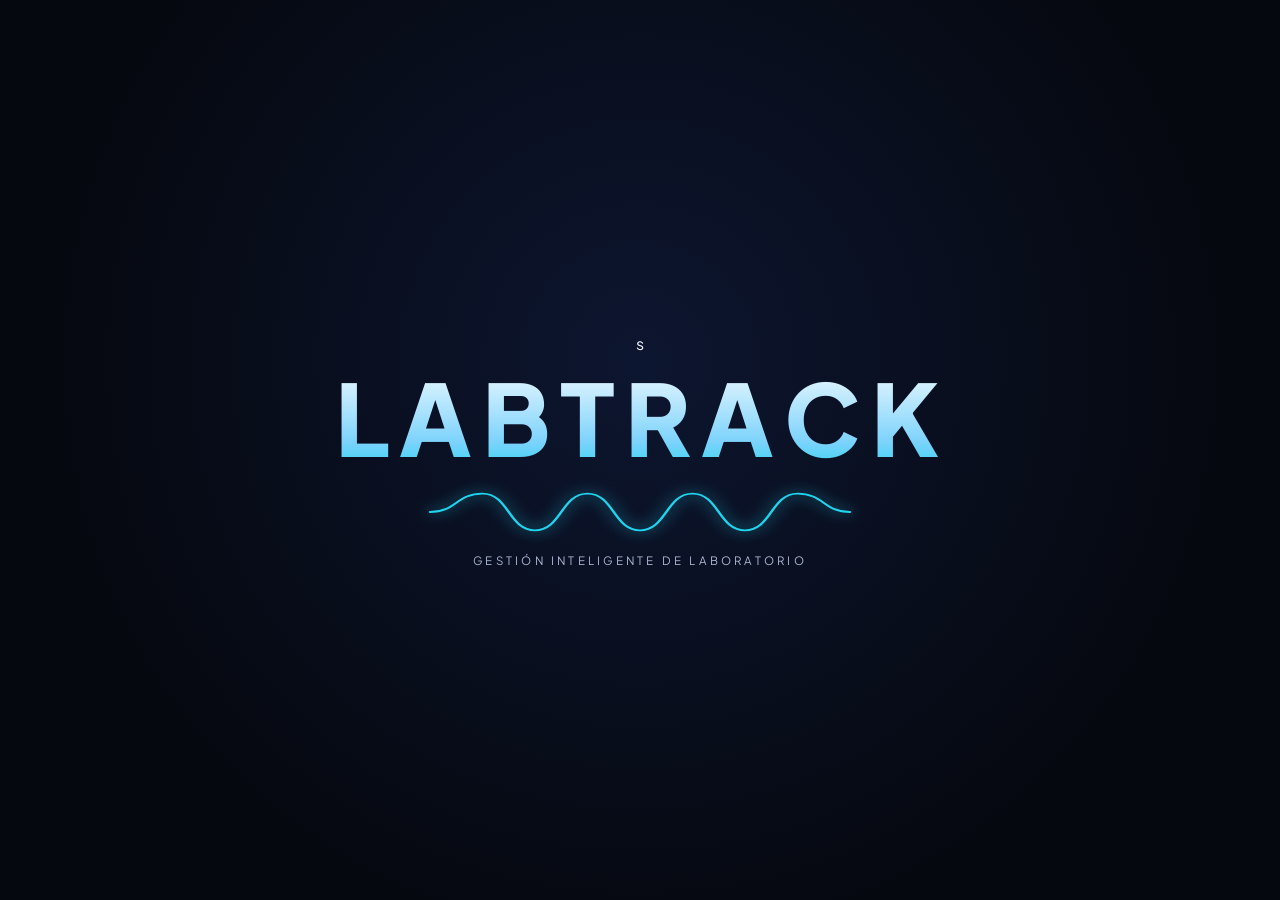
==== commit 086b97ae: "Mejora interfaz 2" ====
--- a/frontend/index.html
+++ b/frontend/index.html
@@ -19,7 +19,7 @@
 <!-- INTRO ANIMADA -->
 <!-- ========================================================= -->
 <div id="splash" aria-hidden="true">
-  <div class="splash-inner">
+  <div class="splash-inner">s
     <div class="splash-word" aria-label="LABTRACK">
       <span style="--i:0">L</span><span style="--i:1">A</span><span style="--i:2">B</span><span style="--i:3">T</span><span style="--i:4">R</span><span style="--i:5">A</span><span style="--i:6">C</span><span style="--i:7">K</span>
     </div>
@@ -832,5 +832,17 @@
 
 <div id="toast-container" aria-live="polite"></div>
 
+<script>
+  // Seguro: si ui.js no carga, la intro no se queda atorada.
+  setTimeout(function () {
+    var s = document.getElementById("splash");
+    if (s) {
+      s.remove();
+      document.body.classList.remove("intro");
+      document.body.classList.add("ready");
+    }
+  }, 6000);
+</script>
+
 </body>
 </html>
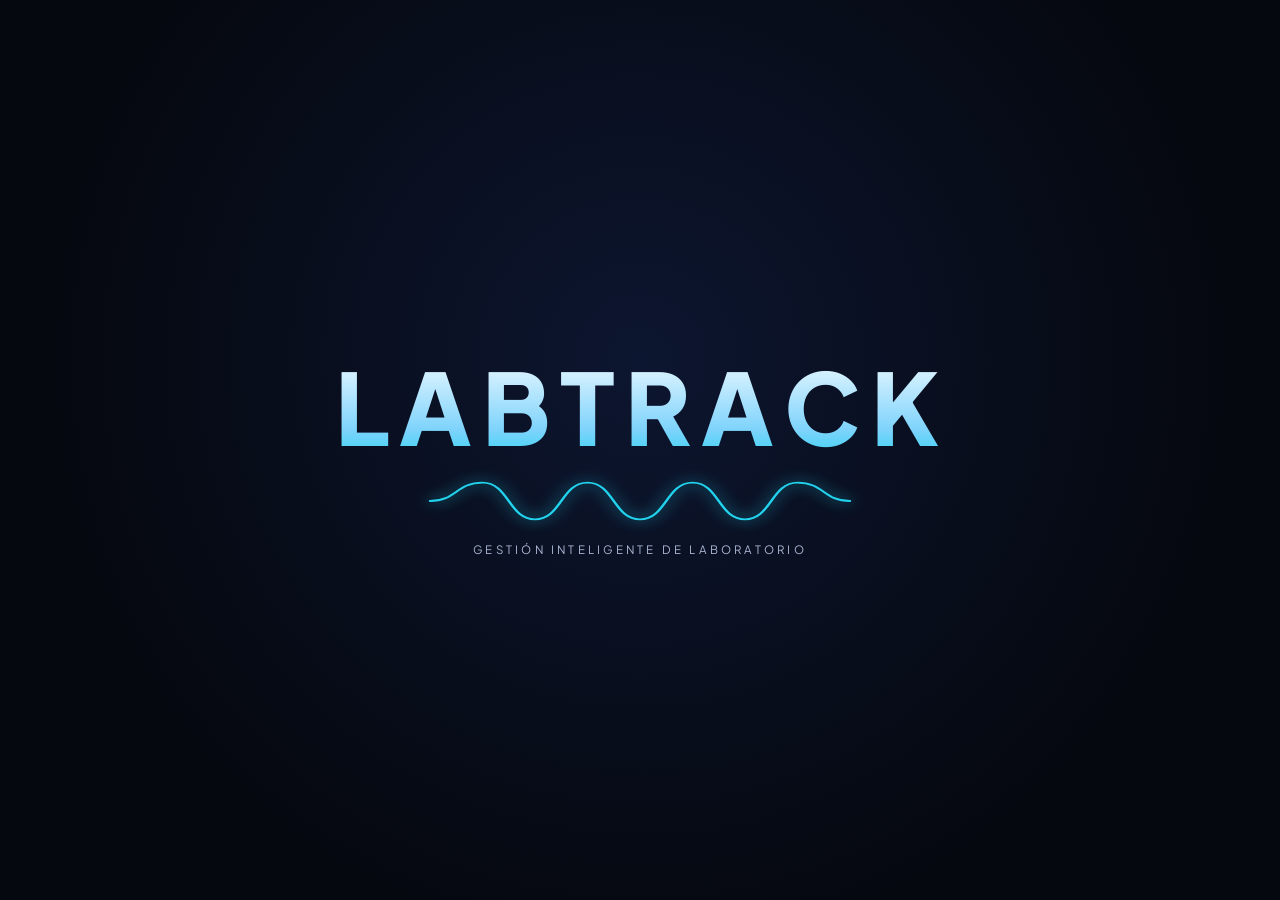
==== commit 6e32af82: "arreglo de bugs" ====
--- a/frontend/index.html
+++ b/frontend/index.html
@@ -19,7 +19,7 @@
 <!-- INTRO ANIMADA -->
 <!-- ========================================================= -->
 <div id="splash" aria-hidden="true">
-  <div class="splash-inner">s
+  <div class="splash-inner">
     <div class="splash-word" aria-label="LABTRACK">
       <span style="--i:0">L</span><span style="--i:1">A</span><span style="--i:2">B</span><span style="--i:3">T</span><span style="--i:4">R</span><span style="--i:5">A</span><span style="--i:6">C</span><span style="--i:7">K</span>
     </div>
@@ -821,7 +821,7 @@
 
 <script src="js/api.js"></script>
 <script src="js/app.js"></script>
-<script src="js/ui.js"></script>
+<script src="js/Ui.js"></script>
 <script src="js/realtime.js"></script>
 <script src="js/equipos.js"></script>
 <script src="js/estudiantes.js"></script>
--- a/frontend/css/styles.css
+++ b/frontend/css/styles.css
@@ -210,7 +210,8 @@
 .eq-svg .g { stroke: rgba(255, 255, 255, .14); stroke-width: 1; stroke-dasharray: 2 3; }
 .eq-svg .a { stroke: var(--eq-accent); filter: drop-shadow(0 0 3px var(--eq-accent)); }
 .eq-svg .r { stroke: var(--danger); fill: rgba(248, 113, 113, .4); }
-.eq-generador { --eq-accent: #c4b5fd; } .eq-multimetro { --eq-accent: var(--warning); } .eq-fuente { --eq-accent: var(--success); } .eq-cautin { --eq-accent: #fb923c; }.eq-generico { --eq-accent: #94a3b8; }
+.eq-generador { --eq-accent: #c4b5fd; } .eq-multimetro { --eq-accent: var(--warning); } .eq-fuente { --eq-accent: var(--success); } .eq-generico { --eq-accent: #94a3b8; }
+.eq-cautin { --eq-accent: #fb923c; }
 
 /* ---------- Categorías (panel) ---------- */
 .cat-grid { display: grid; grid-template-columns: repeat(auto-fill, minmax(250px, 1fr)); gap: 18px; }
@@ -462,4 +463,8 @@
 /* El banner de red empuja el contenido en lugar de taparlo */
 .main { transition: opacity .8s var(--ease) .15s, transform .8s var(--ease) .15s, padding-top .4s var(--ease); }
 body.net-down .main { padding-top: 140px; }
-#inv-estado-vista .state-error { border: none; background: none; padding: 20px 0; }+#inv-estado-vista .state-error { border: none; background: none; padding: 20px 0; }
+
+/* Actualización en vivo: sin repetir la animación de entrada */
+body.sin-anim .kpi, body.sin-anim .cat-card, body.sin-anim .equipo-card,
+body.sin-anim .student-tile, body.sin-anim .tl-item, body.sin-anim .tray-item { animation: none; }
